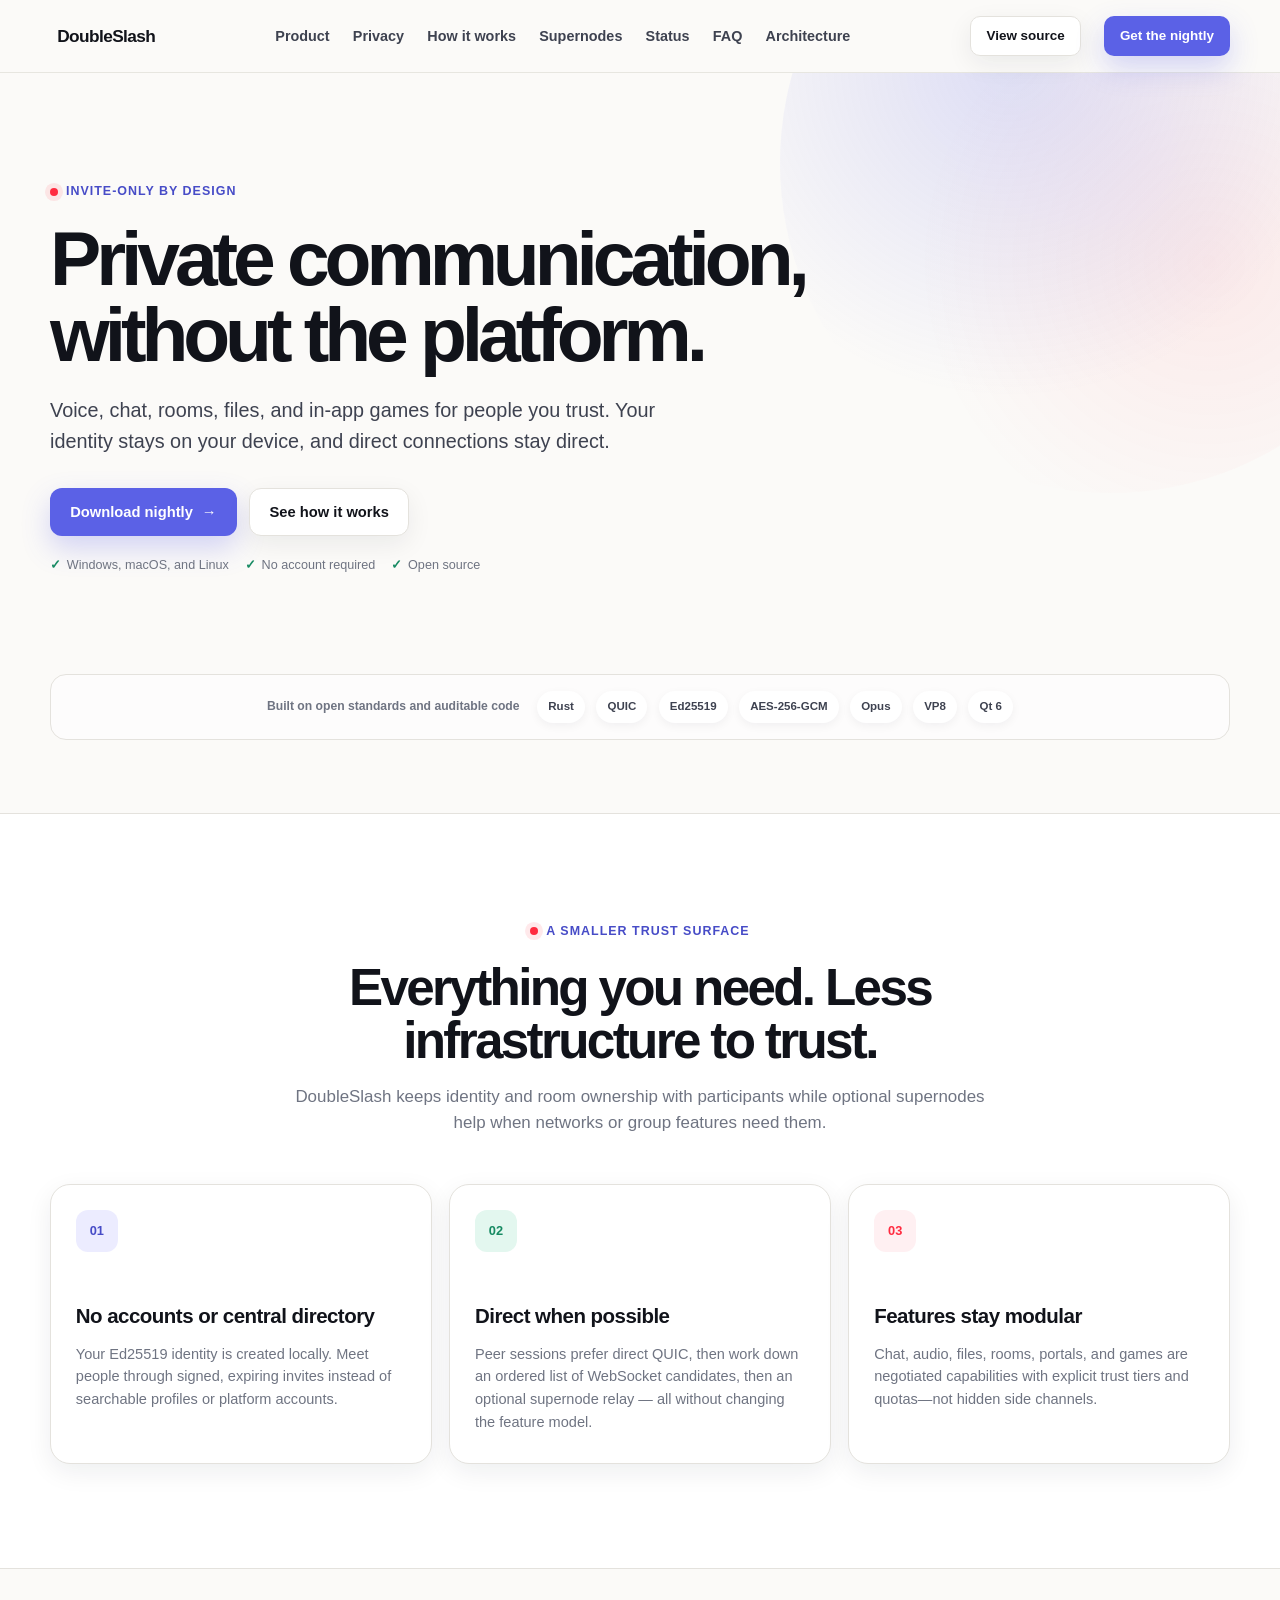
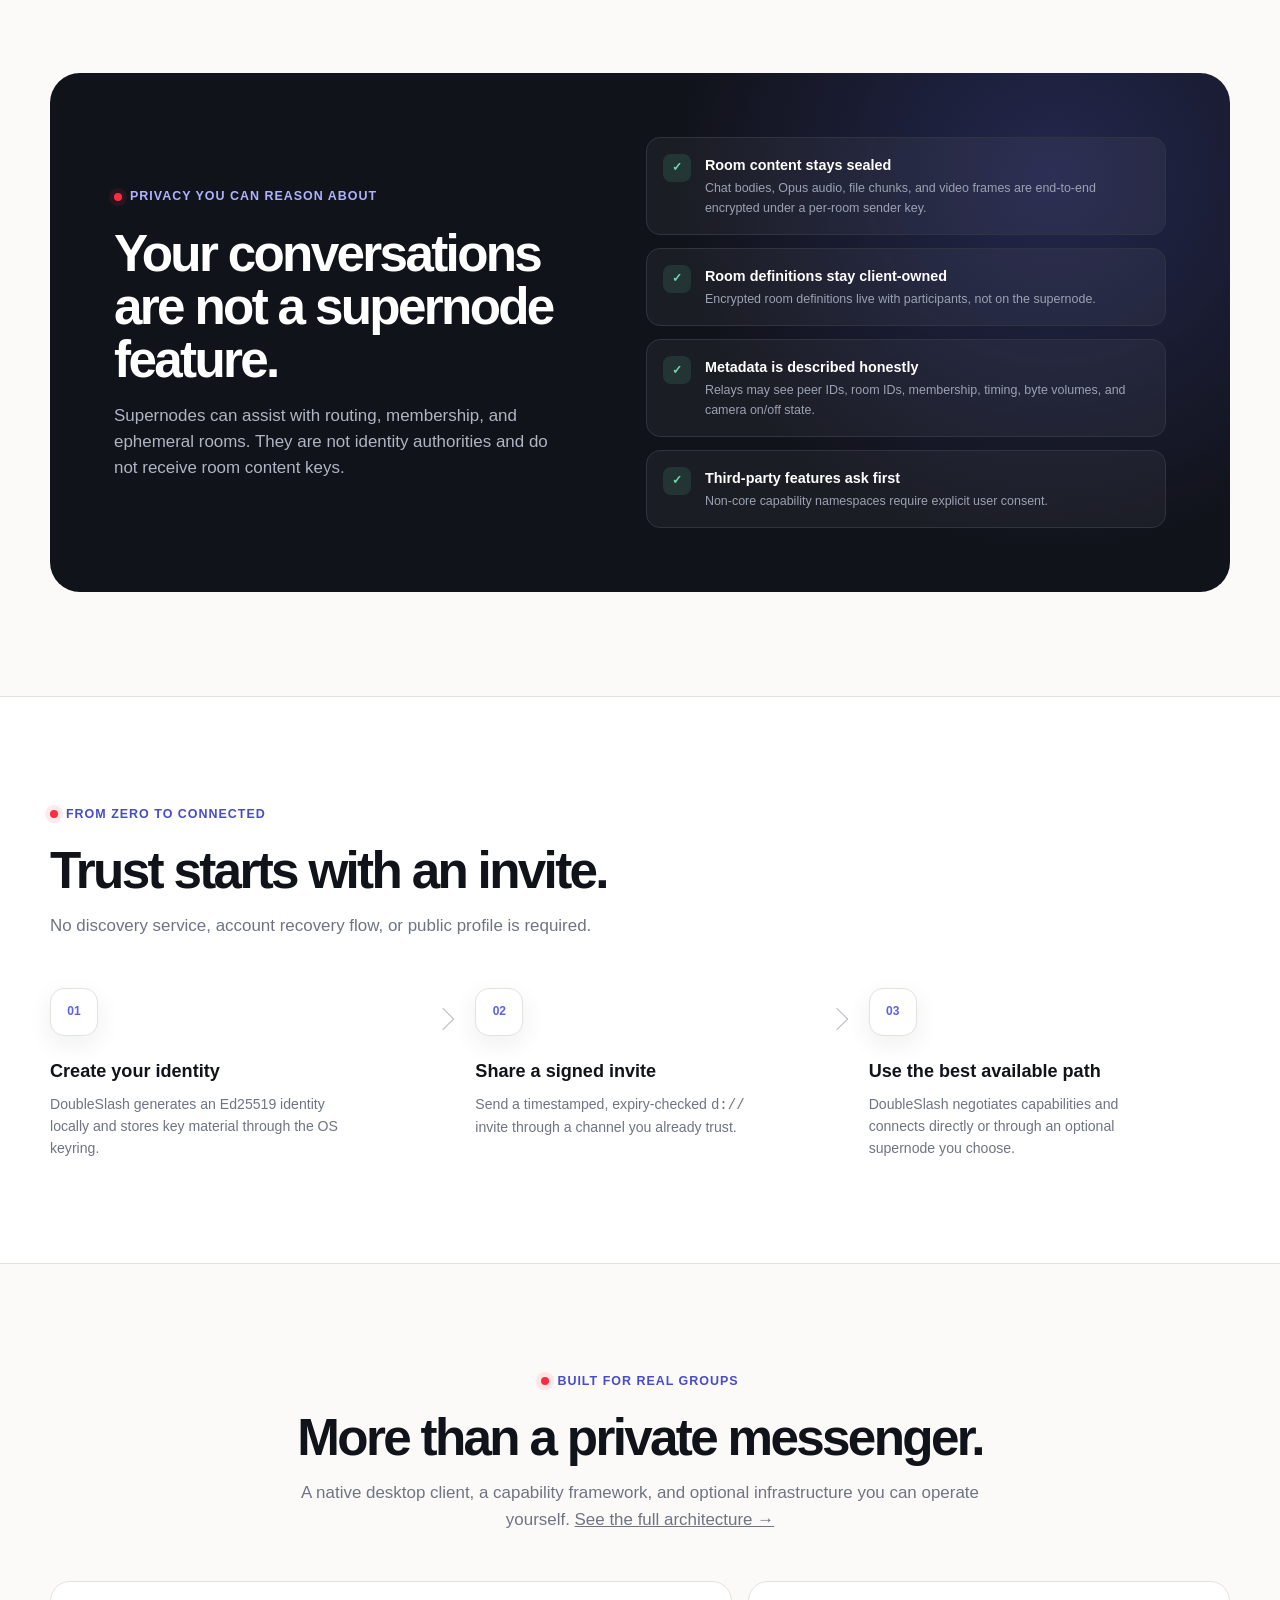
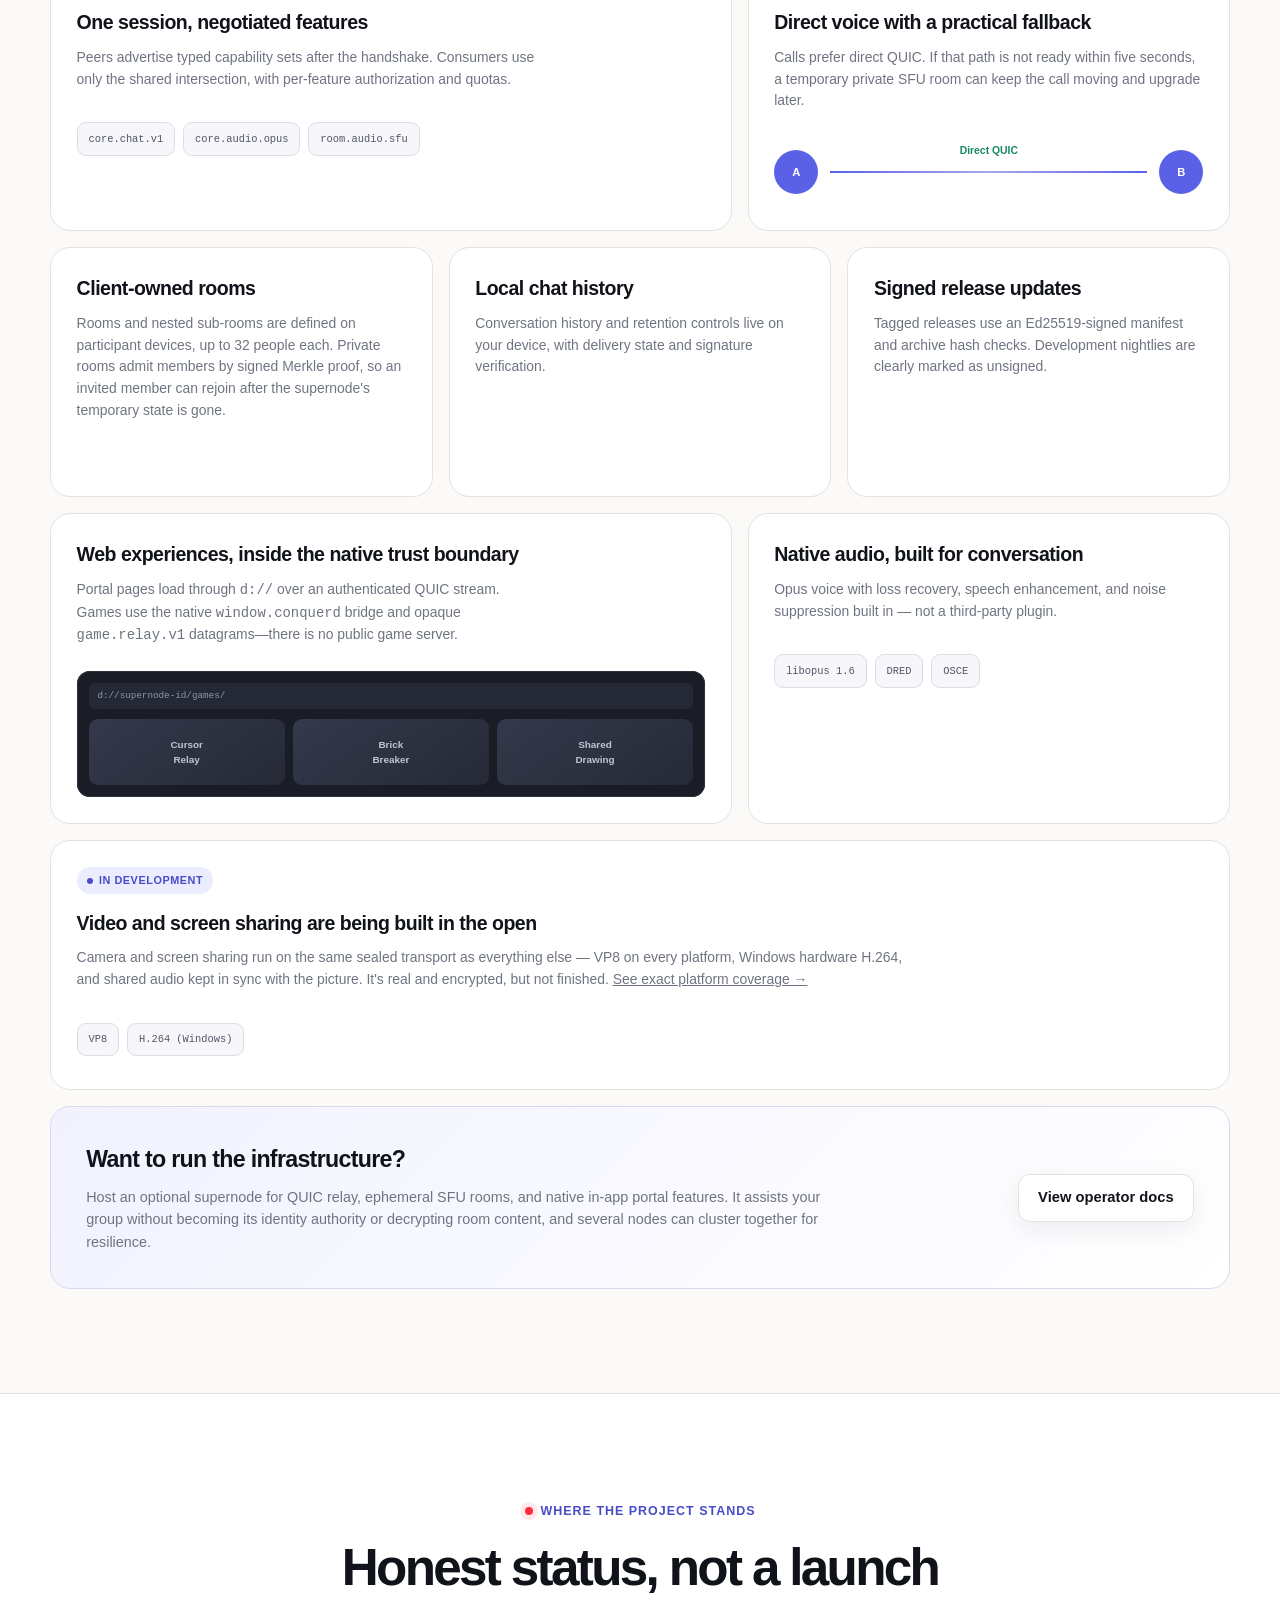
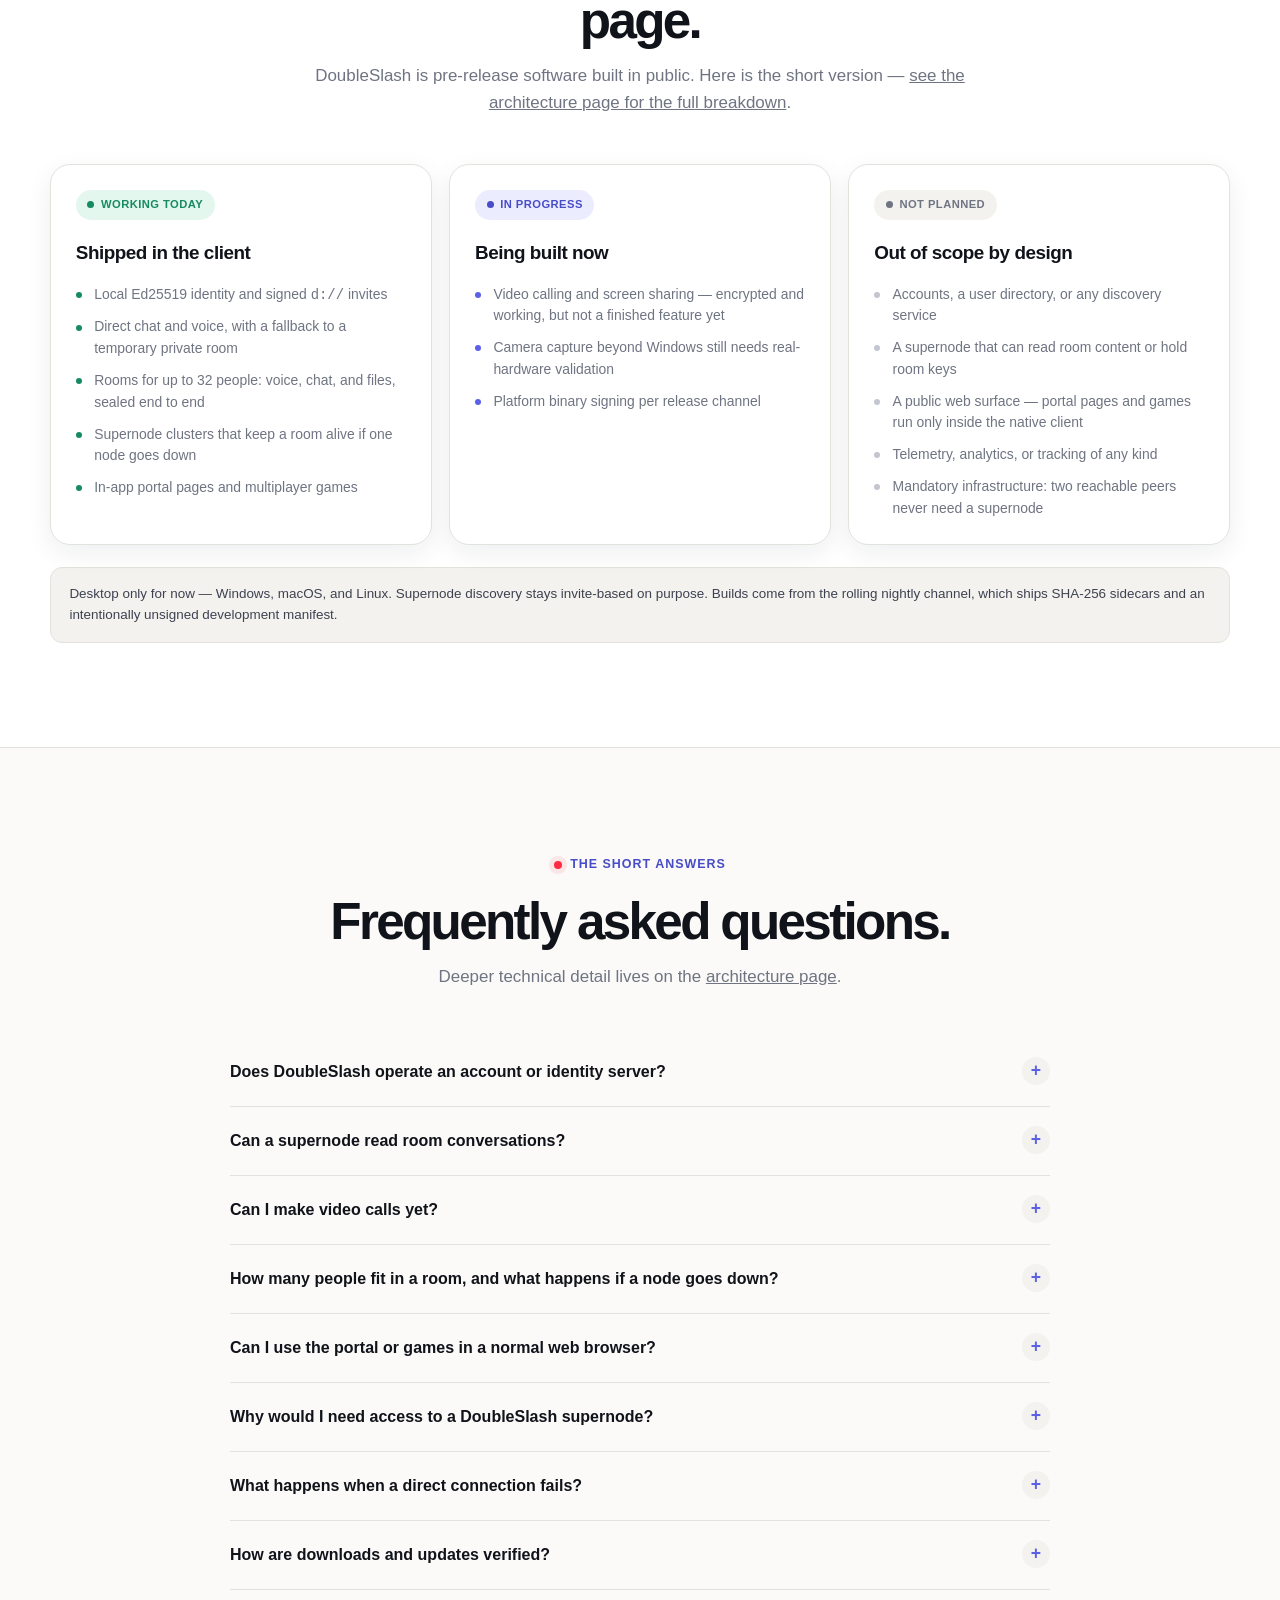
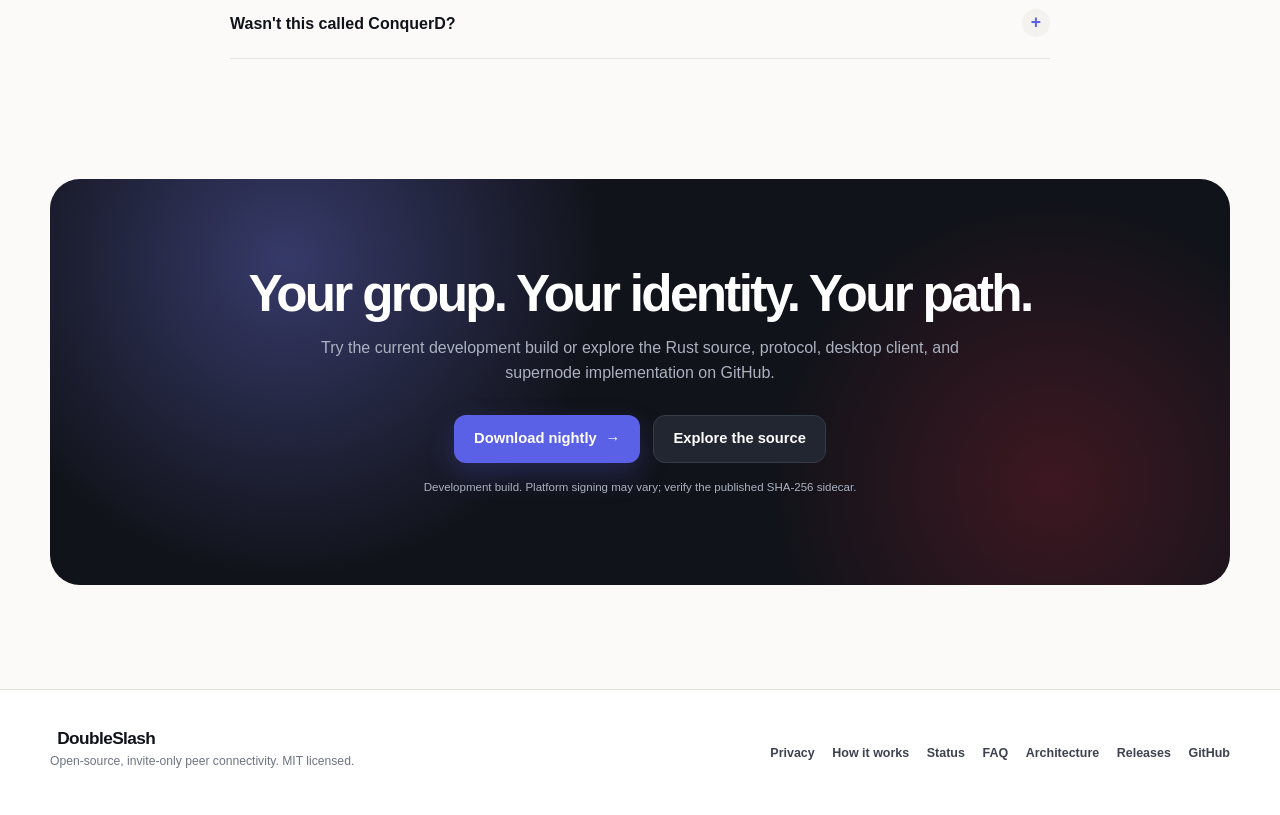
==== index.html @ b8dfdf4f "DoubleSlash.space" ====
<!DOCTYPE html>
<html lang="en">
<head>
  <meta charset="UTF-8" />
  <meta name="viewport" content="width=device-width, initial-scale=1.0" />
  <meta name="robots" content="noindex, nofollow" />
  <title>DoubleSlash &ndash; Private Communication, Without the Platform</title>
  <meta
    name="description"
    content="DoubleSlash is invite-only voice, chat, rooms, files, and in-app games over the D:// protocol, with identity that stays on your device."
  />
  <link rel="icon" href="favicon.ico" />
  <style>
    :root {
      --ink: #11131a;
      --ink-soft: #3e4250;
      --muted: #6f7482;
      --paper: #fbfaf8;
      --surface: #ffffff;
      --surface-soft: #f3f2ef;
      --line: #e4e2dd;
      --brand: #5b61e6;
      --brand-dark: #474cc7;
      --brand-soft: #ececff;
      --red: #ff2b40;
      --green: #168a62;
      --green-soft: #e3f7ef;
      --dark: #11131a;
      --dark-soft: #1b1e28;
      --radius-sm: 12px;
      --radius: 20px;
      --radius-lg: 30px;
      --shadow-sm: 0 8px 26px rgba(20, 24, 38, 0.07);
      --shadow-lg: 0 28px 80px rgba(20, 24, 38, 0.15);
      --max: 1180px;
    }

    *, *::before, *::after {
      box-sizing: border-box;
    }

    html {
      scroll-behavior: smooth;
      scroll-padding-top: 90px;
    }

    body {
      margin: 0;
      background: var(--paper);
      color: var(--ink);
      font-family: Inter, ui-sans-serif, -apple-system, BlinkMacSystemFont, "Segoe UI", sans-serif;
      line-height: 1.55;
      -webkit-font-smoothing: antialiased;
    }

    a {
      color: inherit;
    }

    button,
    input {
      font: inherit;
    }

    img,
    svg {
      display: block;
      max-width: 100%;
    }

    .skip-link {
      position: fixed;
      top: 10px;
      left: 10px;
      z-index: 1000;
      padding: 0.7rem 1rem;
      border-radius: 9px;
      background: var(--ink);
      color: #fff;
      transform: translateY(-150%);
      transition: transform 0.2s ease;
    }

    .skip-link:focus {
      transform: translateY(0);
    }

    .shell {
      width: min(calc(100% - 40px), var(--max));
      margin-inline: auto;
    }

    .site-header {
      position: sticky;
      top: 0;
      z-index: 100;
      border-bottom: 1px solid rgba(228, 226, 221, 0.86);
      background: rgba(251, 250, 248, 0.9);
      backdrop-filter: blur(18px);
    }

    .nav {
      min-height: 72px;
      display: flex;
      align-items: center;
      justify-content: space-between;
      gap: 2rem;
    }

    .brand {
      display: inline-flex;
      align-items: baseline;
      gap: 0.42em;
      color: var(--ink);
      font-size: 1.08rem;
      font-weight: 780;
      letter-spacing: -0.035em;
      text-decoration: none;
    }

    /* The mark is the D:// protocol glyph and leads the wordmark. It is sized
       to cap height and sits on the text baseline (an image's baseline is its
       bottom edge, which is also the bottom of the D glyph in logo.svg). */
    .brand img {
      height: 0.72em;
      width: auto;
      object-fit: contain;
    }

    .nav-links,
    .nav-actions {
      display: flex;
      align-items: center;
      gap: 1.45rem;
    }

    .nav-links a {
      color: var(--ink-soft);
      font-size: 0.9rem;
      font-weight: 580;
      text-decoration: none;
    }

    .nav-links a:hover,
    .nav-links a:focus-visible {
      color: var(--brand);
    }

    .button {
      display: inline-flex;
      min-height: 48px;
      align-items: center;
      justify-content: center;
      gap: 0.55rem;
      padding: 0.78rem 1.2rem;
      border: 1px solid transparent;
      border-radius: 12px;
      font-size: 0.92rem;
      font-weight: 720;
      line-height: 1;
      text-decoration: none;
      transition: transform 0.18s ease, box-shadow 0.18s ease, background 0.18s ease;
    }

    .button:hover {
      transform: translateY(-2px);
    }

    .button:focus-visible,
    summary:focus-visible,
    a:focus-visible {
      outline: 3px solid rgba(91, 97, 230, 0.28);
      outline-offset: 3px;
    }

    .button-primary {
      background: var(--brand);
      color: #fff;
      box-shadow: 0 12px 28px rgba(91, 97, 230, 0.25);
    }

    .button-primary:hover {
      background: var(--brand-dark);
      box-shadow: 0 16px 34px rgba(91, 97, 230, 0.3);
    }

    .button-secondary {
      border-color: var(--line);
      background: var(--surface);
      color: var(--ink);
      box-shadow: var(--shadow-sm);
    }

    .button-small {
      min-height: 40px;
      padding: 0.62rem 0.94rem;
      border-radius: 10px;
      font-size: 0.84rem;
    }

    .hero {
      position: relative;
      overflow: hidden;
      padding: 6.6rem 0 5rem;
    }

    .hero::before {
      content: "";
      position: absolute;
      top: -240px;
      right: -160px;
      width: 660px;
      height: 660px;
      border-radius: 50%;
      background:
        radial-gradient(circle at 35% 35%, rgba(91, 97, 230, 0.18), transparent 55%),
        radial-gradient(circle at 65% 65%, rgba(255, 43, 64, 0.08), transparent 48%);
      pointer-events: none;
    }

    .hero-grid {
      position: relative;
      display: grid;
      grid-template-columns: minmax(0, 1fr);
      align-items: center;
    }

    .hero-content {
      max-width: 860px;
      min-width: 0;
    }

    .eyebrow {
      display: inline-flex;
      align-items: center;
      gap: 0.5rem;
      margin: 0 0 1.25rem;
      color: var(--brand-dark);
      font-size: 0.78rem;
      font-weight: 780;
      letter-spacing: 0.08em;
      text-transform: uppercase;
    }

    .eyebrow::before {
      content: "";
      width: 8px;
      height: 8px;
      border-radius: 50%;
      background: var(--red);
      box-shadow: 0 0 0 5px rgba(255, 43, 64, 0.1);
    }

    h1,
    h2,
    h3,
    p {
      margin-top: 0;
    }

    h1 {
      max-width: 760px;
      margin-bottom: 1.45rem;
      font-size: clamp(3.25rem, 6vw, 5.3rem);
      line-height: 0.98;
      letter-spacing: -0.066em;
      overflow-wrap: break-word;
    }

    .hero-copy {
      max-width: 630px;
      margin-bottom: 2rem;
      color: var(--ink-soft);
      font-size: clamp(1.05rem, 1.7vw, 1.24rem);
    }

    .hero-actions {
      display: flex;
      flex-wrap: wrap;
      gap: 0.8rem;
    }

    .hero-note {
      display: flex;
      flex-wrap: wrap;
      gap: 0.55rem 1rem;
      margin-top: 1.25rem;
      color: var(--muted);
      font-size: 0.79rem;
    }

    .hero-note span {
      display: inline-flex;
      align-items: center;
      gap: 0.36rem;
    }

    .hero-note span::before {
      content: "✓";
      color: var(--green);
      font-weight: 800;
    }

    .product-stage {
      position: relative;
      padding: 1.1rem 0 1.7rem;
    }

    .product-stage::before {
      content: "";
      position: absolute;
      inset: 7% -4% -2% 9%;
      border-radius: 34px;
      background: linear-gradient(135deg, #e7e8ff, #f7e9ee);
      transform: rotate(3deg);
    }

    .app-window {
      position: relative;
      overflow: hidden;
      min-height: 510px;
      border: 1px solid rgba(255, 255, 255, 0.12);
      border-radius: 24px;
      background: #161922;
      color: #f6f7fa;
      box-shadow: var(--shadow-lg);
    }

    .app-bar {
      min-height: 54px;
      display: flex;
      align-items: center;
      justify-content: space-between;
      padding: 0 1rem;
      border-bottom: 1px solid #292d39;
      background: #1d202a;
    }

    .window-dots {
      display: flex;
      gap: 0.38rem;
    }

    .window-dots i {
      width: 9px;
      height: 9px;
      border-radius: 50%;
      background: #4a4e5b;
    }

    .window-dots i:first-child {
      background: #ff6373;
    }

    .window-dots i:nth-child(2) {
      background: #f6c356;
    }

    .window-dots i:last-child {
      background: #4fc996;
    }

    .app-title {
      color: #aeb4c2;
      font-size: 0.72rem;
      font-weight: 650;
      letter-spacing: 0.04em;
    }

    .app-mode {
      display: inline-flex;
      align-items: center;
      gap: 0.35rem;
      color: #8fe2bd;
      font-size: 0.68rem;
      font-weight: 700;
    }

    .app-mode::before {
      content: "";
      width: 6px;
      height: 6px;
      border-radius: 50%;
      background: #4fc996;
    }

    .app-body {
      min-height: 456px;
      display: grid;
      grid-template-columns: 178px 1fr;
    }

    .app-sidebar {
      padding: 1rem 0.75rem;
      border-right: 1px solid #292d39;
      background: #1a1d26;
    }

    .side-label {
      margin: 0.75rem 0.6rem 0.38rem;
      color: #777e8e;
      font-size: 0.58rem;
      font-weight: 760;
      letter-spacing: 0.11em;
      text-transform: uppercase;
    }

    .side-row {
      display: flex;
      align-items: center;
      gap: 0.58rem;
      padding: 0.52rem 0.6rem;
      border-radius: 8px;
      color: #bfc4d1;
      font-size: 0.69rem;
      font-weight: 620;
    }

    .side-row.active {
      background: #303449;
      color: #fff;
    }

    .avatar {
      width: 24px;
      height: 24px;
      display: grid;
      flex: 0 0 auto;
      place-items: center;
      border-radius: 8px;
      background: linear-gradient(135deg, #6f75ee, #a88be6);
      color: #fff;
      font-size: 0.58rem;
      font-weight: 780;
    }

    .avatar.green {
      background: linear-gradient(135deg, #239a70, #52c89c);
    }

    .avatar.red {
      background: linear-gradient(135deg, #d74456, #ff7a89);
    }

    .conversation {
      min-width: 0;
      display: grid;
      grid-template-rows: auto 1fr auto;
      background:
        radial-gradient(circle at 78% 15%, rgba(91, 97, 230, 0.12), transparent 38%),
        #161922;
    }

    .conversation-head {
      display: flex;
      align-items: center;
      justify-content: space-between;
      gap: 1rem;
      padding: 0.9rem 1rem;
      border-bottom: 1px solid #292d39;
    }

    .conversation-head strong {
      display: block;
      font-size: 0.82rem;
    }

    .conversation-head small {
      color: #858c9c;
      font-size: 0.64rem;
    }

    .call-button {
      padding: 0.42rem 0.65rem;
      border: 1px solid #3a3f4e;
      border-radius: 8px;
      background: #252936;
      color: #d8dbe4;
      font-size: 0.66rem;
      font-weight: 720;
    }

    .messages {
      display: flex;
      flex-direction: column;
      justify-content: flex-end;
      gap: 0.75rem;
      padding: 1.2rem 1rem;
    }

    .message {
      width: fit-content;
      max-width: 80%;
      padding: 0.62rem 0.75rem;
      border-radius: 10px 10px 10px 3px;
      background: #262a35;
      color: #d8dbe5;
      font-size: 0.69rem;
      line-height: 1.4;
    }

    .message.mine {
      align-self: flex-end;
      border-radius: 10px 10px 3px 10px;
      background: #555bd8;
      color: #fff;
    }

    .message-meta {
      display: block;
      margin-top: 0.25rem;
      color: rgba(255, 255, 255, 0.55);
      font-size: 0.53rem;
      text-align: right;
    }

    .composer {
      margin: 0 1rem 1rem;
      padding: 0.7rem 0.8rem;
      border: 1px solid #303543;
      border-radius: 10px;
      background: #20232d;
      color: #747b8c;
      font-size: 0.65rem;
    }

    .security-toast {
      position: absolute;
      right: -18px;
      bottom: -6px;
      width: 220px;
      padding: 0.85rem 0.9rem;
      border: 1px solid rgba(22, 138, 98, 0.18);
      border-radius: 14px;
      background: rgba(255, 255, 255, 0.96);
      box-shadow: 0 18px 48px rgba(20, 24, 38, 0.18);
    }

    .security-toast strong {
      display: flex;
      align-items: center;
      gap: 0.4rem;
      margin-bottom: 0.25rem;
      color: var(--green);
      font-size: 0.76rem;
    }

    .security-toast p {
      margin: 0;
      color: var(--muted);
      font-size: 0.67rem;
      line-height: 1.45;
    }

    .trust-strip {
      padding: 1.1rem 0 4.6rem;
    }

    .trust-row {
      display: flex;
      flex-wrap: wrap;
      align-items: center;
      justify-content: center;
      gap: 0.7rem;
      padding: 1rem;
      border: 1px solid var(--line);
      border-radius: 16px;
      background: rgba(255, 255, 255, 0.58);
    }

    .trust-row > span:first-child {
      margin-right: 0.4rem;
      color: var(--muted);
      font-size: 0.76rem;
      font-weight: 660;
    }

    .trust-pill {
      padding: 0.45rem 0.7rem;
      border-radius: 999px;
      background: var(--surface);
      color: var(--ink-soft);
      box-shadow: 0 3px 10px rgba(20, 24, 38, 0.05);
      font-size: 0.72rem;
      font-weight: 670;
    }

    .section {
      padding: 6.5rem 0;
    }

    .section-white {
      border-block: 1px solid var(--line);
      background: var(--surface);
    }

    .section-heading {
      max-width: 720px;
      margin-bottom: 3rem;
    }

    .section-heading.center {
      margin-inline: auto;
      text-align: center;
    }

    h2 {
      margin-bottom: 1rem;
      font-size: clamp(2.35rem, 4vw, 3.55rem);
      line-height: 1.04;
      letter-spacing: -0.052em;
    }

    .section-lede {
      margin-bottom: 0;
      color: var(--muted);
      font-size: 1.06rem;
    }

    .benefit-grid {
      display: grid;
      grid-template-columns: repeat(3, 1fr);
      gap: 1.1rem;
    }

    .benefit-card {
      min-height: 280px;
      padding: 1.55rem;
      border: 1px solid var(--line);
      border-radius: var(--radius);
      background: var(--surface);
      box-shadow: var(--shadow-sm);
    }

    .benefit-number {
      width: 42px;
      height: 42px;
      display: grid;
      place-items: center;
      margin-bottom: 3rem;
      border-radius: 12px;
      background: var(--brand-soft);
      color: var(--brand-dark);
      font-size: 0.8rem;
      font-weight: 800;
    }

    .benefit-card:nth-child(2) .benefit-number {
      background: var(--green-soft);
      color: var(--green);
    }

    .benefit-card:nth-child(3) .benefit-number {
      background: #fff0f2;
      color: var(--red);
    }

    .benefit-card h3 {
      margin-bottom: 0.7rem;
      font-size: 1.28rem;
      letter-spacing: -0.025em;
    }

    .benefit-card p {
      margin-bottom: 0;
      color: var(--muted);
      font-size: 0.91rem;
    }

    .privacy-panel {
      position: relative;
      overflow: hidden;
      display: grid;
      grid-template-columns: 0.92fr 1.08fr;
      gap: clamp(2.5rem, 7vw, 6rem);
      align-items: center;
      padding: clamp(2.2rem, 5vw, 4.5rem);
      border-radius: var(--radius-lg);
      background:
        radial-gradient(circle at 85% 20%, rgba(91, 97, 230, 0.25), transparent 35%),
        var(--dark);
      color: #fff;
    }

    .privacy-panel .eyebrow {
      color: #aeb2ff;
    }

    .privacy-panel h2 {
      max-width: 540px;
    }

    .privacy-panel .section-lede {
      color: #afb5c4;
    }

    .privacy-list {
      display: grid;
      gap: 0.8rem;
    }

    .privacy-item {
      display: grid;
      grid-template-columns: auto 1fr;
      gap: 0.85rem;
      padding: 1rem;
      border: 1px solid #303440;
      border-radius: 14px;
      background: rgba(255, 255, 255, 0.045);
    }

    .privacy-check {
      width: 28px;
      height: 28px;
      display: grid;
      place-items: center;
      border-radius: 8px;
      background: rgba(79, 201, 150, 0.14);
      color: #78d8ae;
      font-size: 0.78rem;
      font-weight: 850;
    }

    .privacy-item strong {
      display: block;
      margin-bottom: 0.18rem;
      font-size: 0.9rem;
    }

    .privacy-item p {
      margin: 0;
      color: #9ba2b3;
      font-size: 0.78rem;
    }

    .steps {
      display: grid;
      grid-template-columns: repeat(3, 1fr);
      gap: 0;
      counter-reset: steps;
    }

    .step {
      position: relative;
      padding: 0 2rem;
      counter-increment: steps;
    }

    .step:first-child {
      padding-left: 0;
    }

    .step:last-child {
      padding-right: 0;
    }

    .step:not(:last-child)::after {
      content: "";
      position: absolute;
      top: 23px;
      right: -8px;
      width: 16px;
      height: 16px;
      border-top: 1.5px solid #b8bbc4;
      border-right: 1.5px solid #b8bbc4;
      transform: rotate(45deg);
    }

    .step::before {
      content: "0" counter(steps);
      width: 48px;
      height: 48px;
      display: grid;
      place-items: center;
      margin-bottom: 1.35rem;
      border: 1px solid var(--line);
      border-radius: 14px;
      background: var(--surface);
      color: var(--brand);
      box-shadow: var(--shadow-sm);
      font-size: 0.75rem;
      font-weight: 820;
    }

    .step h3 {
      margin-bottom: 0.55rem;
      font-size: 1.13rem;
    }

    .step p {
      max-width: 300px;
      margin-bottom: 0;
      color: var(--muted);
      font-size: 0.88rem;
    }

    .bento {
      display: grid;
      grid-template-columns: repeat(12, 1fr);
      gap: 1rem;
    }

    .bento-card {
      min-height: 250px;
      padding: 1.6rem;
      overflow: hidden;
      border: 1px solid var(--line);
      border-radius: var(--radius);
      background: var(--surface);
    }

    .bento-card h3 {
      margin-bottom: 0.6rem;
      font-size: 1.22rem;
      letter-spacing: -0.025em;
    }

    .bento-card p {
      max-width: 460px;
      margin-bottom: 0;
      color: var(--muted);
      font-size: 0.87rem;
    }

    .bento-card.large {
      grid-column: span 7;
    }

    .bento-card.medium {
      grid-column: span 5;
    }

    .bento-card.third {
      grid-column: span 4;
    }

    .bento-card.wide {
      grid-column: span 12;
    }

    .bento-card.wide p {
      max-width: 830px;
    }

    .bento-card .card-flag {
      display: inline-flex;
      align-items: center;
      gap: 0.4rem;
      max-width: none;
      margin-bottom: 0.85rem;
      padding: 0.32rem 0.62rem;
      border-radius: 999px;
      background: var(--brand-soft);
      color: var(--brand-dark);
      font-size: 0.68rem;
      font-weight: 780;
      letter-spacing: 0.05em;
      text-transform: uppercase;
    }

    .card-flag::before {
      content: "";
      width: 6px;
      height: 6px;
      border-radius: 50%;
      background: currentColor;
    }

    .bento-visual {
      display: flex;
      flex-wrap: wrap;
      gap: 0.5rem;
      margin-top: 2rem;
    }

    .capability {
      padding: 0.48rem 0.68rem;
      border: 1px solid #dcdde5;
      border-radius: 9px;
      background: #f7f7fb;
      color: #505566;
      font-family: "SFMono-Regular", Consolas, monospace;
      font-size: 0.65rem;
    }

    .route-visual {
      display: grid;
      grid-template-columns: auto 1fr auto;
      align-items: center;
      gap: 0.75rem;
      margin-top: 2.4rem;
    }

    .route-node {
      width: 44px;
      height: 44px;
      display: grid;
      place-items: center;
      border-radius: 50%;
      background: var(--brand);
      color: #fff;
      font-size: 0.7rem;
      font-weight: 800;
    }

    .route-line {
      position: relative;
      height: 2px;
      background: linear-gradient(90deg, var(--brand), #a5a8ed, var(--brand));
    }

    .route-line::after {
      content: "Direct QUIC";
      position: absolute;
      top: -28px;
      left: 50%;
      color: var(--green);
      font-size: 0.65rem;
      font-weight: 750;
      transform: translateX(-50%);
      white-space: nowrap;
    }

    .portal-window {
      margin-top: 1.5rem;
      padding: 0.75rem;
      border-radius: 13px;
      background: #1a1d26;
      box-shadow: inset 0 0 0 1px #2d313d;
    }

    .portal-bar {
      margin-bottom: 0.65rem;
      padding: 0.36rem 0.55rem;
      border-radius: 7px;
      background: #252936;
      color: #8f96a6;
      font-family: "SFMono-Regular", Consolas, monospace;
      font-size: 0.58rem;
    }

    .portal-grid {
      display: grid;
      grid-template-columns: repeat(3, 1fr);
      gap: 0.5rem;
    }

    .portal-tile {
      min-height: 66px;
      display: grid;
      place-items: center;
      border-radius: 9px;
      background: linear-gradient(145deg, #34394b, #262a37);
      color: #bec4d4;
      font-size: 0.62rem;
      font-weight: 680;
      text-align: center;
    }

    .operator {
      display: grid;
      grid-template-columns: 1fr auto;
      align-items: center;
      gap: 2rem;
      padding: 2.2rem;
      border: 1px solid #d8d9ef;
      border-radius: var(--radius);
      background: linear-gradient(135deg, #f2f2ff, #fff);
    }

    .operator h3 {
      margin-bottom: 0.5rem;
      font-size: 1.45rem;
      letter-spacing: -0.03em;
    }

    .operator p {
      max-width: 750px;
      margin-bottom: 0;
      color: var(--muted);
      font-size: 0.9rem;
    }

    .status-grid {
      display: grid;
      grid-template-columns: repeat(3, 1fr);
      gap: 1.1rem;
    }

    .status-card {
      display: flex;
      flex-direction: column;
      padding: 1.55rem;
      border: 1px solid var(--line);
      border-radius: var(--radius);
      background: var(--surface);
      box-shadow: var(--shadow-sm);
    }

    .status-tag {
      display: inline-flex;
      align-items: center;
      align-self: flex-start;
      gap: 0.42rem;
      margin-bottom: 1.15rem;
      padding: 0.4rem 0.72rem;
      border-radius: 999px;
      font-size: 0.7rem;
      font-weight: 780;
      letter-spacing: 0.04em;
      text-transform: uppercase;
    }

    .status-tag::before {
      content: "";
      width: 7px;
      height: 7px;
      border-radius: 50%;
      background: currentColor;
    }

    .status-tag.shipped {
      background: var(--green-soft);
      color: var(--green);
    }

    .status-tag.building {
      background: var(--brand-soft);
      color: var(--brand-dark);
    }

    .status-tag.out {
      background: var(--surface-soft);
      color: var(--muted);
    }

    .status-card h3 {
      margin-bottom: 1rem;
      font-size: 1.18rem;
      letter-spacing: -0.025em;
    }

    .status-list {
      display: grid;
      gap: 0.65rem;
      margin: 0;
      padding: 0;
      list-style: none;
    }

    .status-list li {
      position: relative;
      padding-left: 1.15rem;
      color: var(--muted);
      font-size: 0.87rem;
    }

    .status-list li::before {
      content: "";
      position: absolute;
      top: 0.6em;
      left: 0;
      width: 6px;
      height: 6px;
      border-radius: 50%;
      background: var(--green);
    }

    .status-card.building .status-list li::before {
      background: var(--brand);
    }

    .status-card.out .status-list li::before {
      background: #c3c6cf;
    }

    .status-note {
      margin: 1.4rem 0 0;
      padding: 1rem 1.15rem;
      border: 1px solid var(--line);
      border-radius: var(--radius-sm);
      background: var(--surface-soft);
      color: var(--ink-soft);
      font-size: 0.84rem;
    }

    .faq {
      max-width: 820px;
      margin-inline: auto;
    }

    .faq details {
      border-bottom: 1px solid var(--line);
    }

    .faq summary {
      position: relative;
      padding: 1.35rem 2.5rem 1.35rem 0;
      cursor: pointer;
      font-weight: 720;
      list-style: none;
    }

    .faq summary::-webkit-details-marker {
      display: none;
    }

    .faq summary::after {
      content: "+";
      position: absolute;
      top: 1.15rem;
      right: 0;
      width: 28px;
      height: 28px;
      display: grid;
      place-items: center;
      border-radius: 50%;
      background: var(--surface-soft);
      color: var(--brand);
      font-size: 1.1rem;
    }

    .faq details[open] summary::after {
      content: "−";
    }

    .faq details p {
      max-width: 720px;
      padding: 0 2.5rem 1.35rem 0;
      margin: 0;
      color: var(--muted);
      font-size: 0.91rem;
    }

    .final-cta {
      padding: 1rem 0 6.5rem;
    }

    .cta-panel {
      position: relative;
      overflow: hidden;
      padding: clamp(3rem, 7vw, 5.5rem) 2rem;
      border-radius: var(--radius-lg);
      background:
        radial-gradient(circle at 20% 20%, rgba(126, 132, 255, 0.34), transparent 32%),
        radial-gradient(circle at 85% 75%, rgba(255, 43, 64, 0.19), transparent 27%),
        var(--dark);
      color: #fff;
      text-align: center;
    }

    .cta-panel h2 {
      max-width: 800px;
      margin-inline: auto;
    }

    .cta-panel p {
      max-width: 650px;
      margin: 0 auto 1.8rem;
      color: #abb1c0;
    }

    .cta-panel .hero-actions {
      justify-content: center;
    }

    .cta-panel .button-secondary {
      border-color: #363b48;
      background: #222630;
      color: #fff;
      box-shadow: none;
    }

    .cta-note {
      margin-top: 1rem !important;
      margin-bottom: 0 !important;
      font-size: 0.72rem;
    }

    .site-footer {
      padding: 2.2rem 0;
      border-top: 1px solid var(--line);
      background: var(--surface);
    }

    .footer-row {
      display: flex;
      align-items: center;
      justify-content: space-between;
      gap: 2rem;
    }

    .footer-copy {
      color: var(--muted);
      font-size: 0.76rem;
    }

    .footer-links {
      display: flex;
      flex-wrap: wrap;
      gap: 1.1rem;
    }

    .footer-links a {
      color: var(--ink-soft);
      font-size: 0.78rem;
      font-weight: 650;
      text-decoration: none;
    }

    .footer-links a:hover {
      color: var(--brand);
    }

    @media (max-width: 980px) {
      .nav-links {
        display: none;
      }

      .hero {
        padding-top: 4.8rem;
      }

      .hero-grid {
        grid-template-columns: 1fr;
      }

      .hero-content {
        max-width: 760px;
      }

      .product-stage {
        width: min(100%, 680px);
        margin-inline: auto;
      }

      .benefit-grid {
        grid-template-columns: 1fr;
      }

      .benefit-card {
        min-height: auto;
      }

      .benefit-number {
        margin-bottom: 1.7rem;
      }

      .privacy-panel {
        grid-template-columns: 1fr;
      }

      .bento-card.large,
      .bento-card.medium {
        grid-column: span 12;
      }

      .bento-card.third {
        grid-column: span 6;
      }

      .status-grid {
        grid-template-columns: 1fr;
      }
    }

    @media (max-width: 720px) {
      .shell {
        width: min(calc(100% - 28px), var(--max));
      }

      .nav {
        min-height: 64px;
        gap: 0.75rem;
      }

      .nav-actions .button-secondary {
        display: none;
      }

      .nav-actions .button-primary {
        min-height: 38px;
        padding-inline: 0.72rem;
        font-size: 0.75rem;
      }

      .hero {
        padding: 4.2rem 0 3.5rem;
      }

      h1 {
        font-size: clamp(2.65rem, 12vw, 3.6rem);
        line-height: 1.01;
      }

      .hero-actions .button {
        width: 100%;
      }

      .hero-note {
        gap: 0.45rem 0.8rem;
        font-size: 0.72rem;
      }

      .app-window {
        min-height: 450px;
      }

      .app-body {
        min-height: 396px;
        grid-template-columns: 1fr;
      }

      .app-sidebar {
        display: none;
      }

      .security-toast {
        right: 10px;
      }

      .section {
        padding: 4.5rem 0;
      }

      .steps {
        grid-template-columns: 1fr;
        gap: 2.5rem;
      }

      .step,
      .step:first-child,
      .step:last-child {
        padding: 0;
      }

      .step:not(:last-child)::after {
        display: none;
      }

      .bento-card.third {
        grid-column: span 12;
      }

      .portal-grid {
        grid-template-columns: 1fr;
      }

      .operator {
        grid-template-columns: 1fr;
      }

      .operator .button {
        width: 100%;
      }

      .footer-row {
        align-items: flex-start;
        flex-direction: column;
      }
    }

    @media (prefers-reduced-motion: reduce) {
      html {
        scroll-behavior: auto;
      }

      *,
      *::before,
      *::after {
        scroll-behavior: auto !important;
        transition-duration: 0.01ms !important;
      }
    }
  </style>
</head>
<body>
  <a class="skip-link" href="#main">Skip to content</a>

  <header class="site-header">
    <div class="shell nav">
      <a class="brand" href="#top" aria-label="DoubleSlash home">
        <img src="logo.svg" alt="" /><span>DoubleSlash</span>
      </a>

      <nav class="nav-links" aria-label="Primary navigation">
        <a href="#product">Product</a>
        <a href="#privacy">Privacy</a>
        <a href="#how-it-works">How it works</a>
        <a href="#operators">Supernodes</a>
        <a href="#status">Status</a>
        <a href="#faq">FAQ</a>
        <a href="architecture.html">Architecture</a>
      </nav>

      <div class="nav-actions">
        <a
          class="button button-secondary button-small"
          href="https://github.com/ConquerD/ConquerD"
          target="_blank"
          rel="noopener noreferrer"
        >View source</a>
        <a
          class="button button-primary button-small"
          href="https://github.com/ConquerD/ConquerD/releases/tag/nightly"
          target="_blank"
          rel="noopener noreferrer"
        >Get the nightly</a>
      </div>
    </div>
  </header>

  <main id="main">
    <section class="hero" id="top">
      <div class="shell hero-grid">
        <div class="hero-content">
          <p class="eyebrow">Invite-only by design</p>
          <h1>Private communication, without the platform.</h1>
          <p class="hero-copy">
            Voice, chat, rooms, files, and in-app games for people you trust.
            Your identity stays on your device, and direct connections stay direct.
          </p>

          <div class="hero-actions">
            <a
              class="button button-primary"
              href="https://github.com/ConquerD/ConquerD/releases/tag/nightly"
              target="_blank"
              rel="noopener noreferrer"
            >
              Download nightly
              <span aria-hidden="true">&rarr;</span>
            </a>
            <a class="button button-secondary" href="#how-it-works">See how it works</a>
          </div>

          <div class="hero-note" aria-label="Availability and licensing">
            <span>Windows, macOS, and Linux</span>
            <span>No account required</span>
            <span>Open source</span>
          </div>
        </div>

      </div>
    </section>

    <div class="shell trust-strip" aria-label="Core product characteristics">
      <div class="trust-row">
        <span>Built on open standards and auditable code</span>
        <span class="trust-pill">Rust</span>
        <span class="trust-pill">QUIC</span>
        <span class="trust-pill">Ed25519</span>
        <span class="trust-pill">AES-256-GCM</span>
        <span class="trust-pill">Opus</span>
        <span class="trust-pill">VP8</span>
        <span class="trust-pill">Qt 6</span>
      </div>
    </div>

    <section class="section section-white" id="product">
      <div class="shell">
        <div class="section-heading center">
          <p class="eyebrow">A smaller trust surface</p>
          <h2>Everything you need. Less infrastructure to trust.</h2>
          <p class="section-lede">
            DoubleSlash keeps identity and room ownership with participants while optional
            supernodes help when networks or group features need them.
          </p>
        </div>

        <div class="benefit-grid">
          <article class="benefit-card">
            <div class="benefit-number">01</div>
            <h3>No accounts or central directory</h3>
            <p>
              Your Ed25519 identity is created locally. Meet people through signed,
              expiring invites instead of searchable profiles or platform accounts.
            </p>
          </article>

          <article class="benefit-card">
            <div class="benefit-number">02</div>
            <h3>Direct when possible</h3>
            <p>
              Peer sessions prefer direct QUIC, then work down an ordered list of
              WebSocket candidates, then an optional supernode relay — all without
              changing the feature model.
            </p>
          </article>

          <article class="benefit-card">
            <div class="benefit-number">03</div>
            <h3>Features stay modular</h3>
            <p>
              Chat, audio, files, rooms, portals, and games are negotiated capabilities
              with explicit trust tiers and quotas—not hidden side channels.
            </p>
          </article>
        </div>
      </div>
    </section>

    <section class="section" id="privacy">
      <div class="shell privacy-panel">
        <div>
          <p class="eyebrow">Privacy you can reason about</p>
          <h2>Your conversations are not a supernode feature.</h2>
          <p class="section-lede">
            Supernodes can assist with routing, membership, and ephemeral rooms. They
            are not identity authorities and do not receive room content keys.
          </p>
        </div>

        <div class="privacy-list">
          <div class="privacy-item">
            <span class="privacy-check" aria-hidden="true">✓</span>
            <div>
              <strong>Room content stays sealed</strong>
              <p>Chat bodies, Opus audio, file chunks, and video frames are end-to-end encrypted under a per-room sender key.</p>
            </div>
          </div>
          <div class="privacy-item">
            <span class="privacy-check" aria-hidden="true">✓</span>
            <div>
              <strong>Room definitions stay client-owned</strong>
              <p>Encrypted room definitions live with participants, not on the supernode.</p>
            </div>
          </div>
          <div class="privacy-item">
            <span class="privacy-check" aria-hidden="true">✓</span>
            <div>
              <strong>Metadata is described honestly</strong>
              <p>Relays may see peer IDs, room IDs, membership, timing, byte volumes, and camera on/off state.</p>
            </div>
          </div>
          <div class="privacy-item">
            <span class="privacy-check" aria-hidden="true">✓</span>
            <div>
              <strong>Third-party features ask first</strong>
              <p>Non-core capability namespaces require explicit user consent.</p>
            </div>
          </div>
        </div>
      </div>
    </section>

    <section class="section section-white" id="how-it-works">
      <div class="shell">
        <div class="section-heading">
          <p class="eyebrow">From zero to connected</p>
          <h2>Trust starts with an invite.</h2>
          <p class="section-lede">
            No discovery service, account recovery flow, or public profile is required.
          </p>
        </div>

        <div class="steps">
          <article class="step">
            <h3>Create your identity</h3>
            <p>DoubleSlash generates an Ed25519 identity locally and stores key material through the OS keyring.</p>
          </article>
          <article class="step">
            <h3>Share a signed invite</h3>
            <p>Send a timestamped, expiry-checked <code>d://</code> invite through a channel you already trust.</p>
          </article>
          <article class="step">
            <h3>Use the best available path</h3>
            <p>DoubleSlash negotiates capabilities and connects directly or through an optional supernode you choose.</p>
          </article>
        </div>
      </div>
    </section>

    <section class="section" id="features">
      <div class="shell">
        <div class="section-heading center">
          <p class="eyebrow">Built for real groups</p>
          <h2>More than a private messenger.</h2>
          <p class="section-lede">
            A native desktop client, a capability framework, and optional infrastructure
            you can operate yourself. <a href="architecture.html">See the full architecture &rarr;</a>
          </p>
        </div>

        <div class="bento">
          <article class="bento-card large">
            <h3>One session, negotiated features</h3>
            <p>
              Peers advertise typed capability sets after the handshake. Consumers use
              only the shared intersection, with per-feature authorization and quotas.
            </p>
            <div class="bento-visual" aria-label="Example capability identifiers">
              <span class="capability">core.chat.v1</span>
              <span class="capability">core.audio.opus</span>
              <span class="capability">room.audio.sfu</span>
            </div>
          </article>

          <article class="bento-card medium">
            <h3>Direct voice with a practical fallback</h3>
            <p>
              Calls prefer direct QUIC. If that path is not ready within five seconds,
              a temporary private SFU room can keep the call moving and upgrade later.
            </p>
            <div class="route-visual" aria-label="Direct peer-to-peer route">
              <span class="route-node">A</span>
              <span class="route-line"></span>
              <span class="route-node">B</span>
            </div>
          </article>

          <article class="bento-card third">
            <h3>Client-owned rooms</h3>
            <p>
              Rooms and nested sub-rooms are defined on participant devices, up to 32
              people each. Private rooms admit members by signed Merkle proof, so an
              invited member can rejoin after the supernode's temporary state is gone.
            </p>
          </article>

          <article class="bento-card third">
            <h3>Local chat history</h3>
            <p>
              Conversation history and retention controls live on your device, with
              delivery state and signature verification.
            </p>
          </article>

          <article class="bento-card third">
            <h3>Signed release updates</h3>
            <p>
              Tagged releases use an Ed25519-signed manifest and archive hash checks.
              Development nightlies are clearly marked as unsigned.
            </p>
          </article>

          <article class="bento-card large">
            <h3>Web experiences, inside the native trust boundary</h3>
            <p>
              Portal pages load through <code>d://</code> over an authenticated
              QUIC stream. Games use the native <code>window.conquerd</code> bridge and
              opaque <code>game.relay.v1</code> datagrams—there is no public game server.
            </p>
            <div class="portal-window" aria-label="Illustrative in-app portal">
              <div class="portal-bar">d://supernode-id/games/</div>
              <div class="portal-grid">
                <div class="portal-tile">Cursor<br />Relay</div>
                <div class="portal-tile">Brick<br />Breaker</div>
                <div class="portal-tile">Shared<br />Drawing</div>
              </div>
            </div>
          </article>

          <article class="bento-card medium">
            <h3>Native audio, built for conversation</h3>
            <p>
              Opus voice with loss recovery, speech enhancement, and noise
              suppression built in — not a third-party plugin.
            </p>
            <div class="bento-visual" aria-label="Audio pipeline features">
              <span class="capability">libopus 1.6</span>
              <span class="capability">DRED</span>
              <span class="capability">OSCE</span>
            </div>
          </article>

          <article class="bento-card wide">
            <p class="card-flag">In development</p>
            <h3>Video and screen sharing are being built in the open</h3>
            <p>
              Camera and screen sharing run on the same sealed transport as
              everything else — VP8 on every platform, Windows hardware H.264,
              and shared audio kept in sync with the picture. It's real and
              encrypted, but not finished. <a href="architecture.html">See exact platform coverage &rarr;</a>
            </p>
            <div class="bento-visual" aria-label="Video codecs">
              <span class="capability">VP8</span>
              <span class="capability">H.264 (Windows)</span>
            </div>
          </article>
        </div>

        <div class="operator" id="operators" style="margin-top: 1rem;">
          <div>
            <h3>Want to run the infrastructure?</h3>
            <p>
              Host an optional supernode for QUIC relay, ephemeral SFU rooms, and
              native in-app portal features. It assists your group without becoming
              its identity authority or decrypting room content, and several nodes
              can cluster together for resilience.
            </p>
          </div>
          <a
            class="button button-secondary"
            href="https://github.com/ConquerD/ConquerD"
            target="_blank"
            rel="noopener noreferrer"
          >View operator docs</a>
        </div>
      </div>
    </section>

    <section class="section section-white" id="status">
      <div class="shell">
        <div class="section-heading center">
          <p class="eyebrow">Where the project stands</p>
          <h2>Honest status, not a launch page.</h2>
          <p class="section-lede">
            DoubleSlash is pre-release software built in public. Here is the short
            version — <a href="architecture.html#status">see the architecture page for the full breakdown</a>.
          </p>
        </div>

        <div class="status-grid">
          <article class="status-card">
            <p class="status-tag shipped">Working today</p>
            <h3>Shipped in the client</h3>
            <ul class="status-list">
              <li>Local Ed25519 identity and signed <code>d://</code> invites</li>
              <li>Direct chat and voice, with a fallback to a temporary private room</li>
              <li>Rooms for up to 32 people: voice, chat, and files, sealed end to end</li>
              <li>Supernode clusters that keep a room alive if one node goes down</li>
              <li>In-app portal pages and multiplayer games</li>
            </ul>
          </article>

          <article class="status-card building">
            <p class="status-tag building">In progress</p>
            <h3>Being built now</h3>
            <ul class="status-list">
              <li>Video calling and screen sharing — encrypted and working, but not a finished feature yet</li>
              <li>Camera capture beyond Windows still needs real-hardware validation</li>
              <li>Platform binary signing per release channel</li>
            </ul>
          </article>

          <article class="status-card out">
            <p class="status-tag out">Not planned</p>
            <h3>Out of scope by design</h3>
            <ul class="status-list">
              <li>Accounts, a user directory, or any discovery service</li>
              <li>A supernode that can read room content or hold room keys</li>
              <li>A public web surface — portal pages and games run only inside the native client</li>
              <li>Telemetry, analytics, or tracking of any kind</li>
              <li>Mandatory infrastructure: two reachable peers never need a supernode</li>
            </ul>
          </article>
        </div>

        <p class="status-note">
          Desktop only for now — Windows, macOS, and Linux. Supernode discovery stays
          invite-based on purpose. Builds come from the rolling nightly channel, which
          ships SHA-256 sidecars and an intentionally unsigned development manifest.
        </p>
      </div>
    </section>

    <section class="section" id="faq">
      <div class="shell">
        <div class="section-heading center">
          <p class="eyebrow">The short answers</p>
          <h2>Frequently asked questions.</h2>
          <p class="section-lede">Deeper technical detail lives on the <a href="architecture.html">architecture page</a>.</p>
        </div>

        <div class="faq">
          <details>
            <summary>Does DoubleSlash operate an account or identity server?</summary>
            <p>
              No. Identities are generated and stored locally. Optional supernodes can
              assist with relay, membership, rooms, and hosted features, but they are not
              identity authorities.
            </p>
          </details>
          <details>
            <summary>Can a supernode read room conversations?</summary>
            <p>
              No. Room chat bodies, Opus audio, and file chunks are end-to-end sealed.
              A supernode still sees routing metadata such as peer IDs, room IDs,
              membership, timing, signatures, and byte volumes.
            </p>
          </details>
          <details>
            <summary>Can I make video calls yet?</summary>
            <p>
              Not as a finished feature. Camera and screen paths exist and are
              end-to-end encrypted, but coverage and validation outside Windows
              are incomplete. Voice, chat, rooms, and files are what to rely on today.
            </p>
          </details>
          <details>
            <summary>How many people fit in a room, and what happens if a node goes down?</summary>
            <p>
              Up to 32 participants per room. A cluster of supernodes can keep a room
              alive even if one node goes down. Rooms live in supernode memory only —
              the authoritative definition stays on your device.
            </p>
          </details>
          <details>
            <summary>Can I use the portal or games in a normal web browser?</summary>
            <p>
              No. Portal pages and games run inside the native client through
              <code>d://</code> and the authenticated identity QUIC path. The
              portal is intentionally not exposed as a public browser surface.
            </p>
          </details>
          <details>
            <summary>Why would I need access to a DoubleSlash supernode?</summary>
            <p>
              You may not — two peers with open firewalls connect directly over QUIC.
              When that is not possible, a supernode gives you connectivity without
              port forwarding. It is opaque to your content but still sees routing
              metadata such as peer IDs and timing.
            </p>
          </details>
          <details>
            <summary>What happens when a direct connection fails?</summary>
            <p>
              DoubleSlash works down an ordered list of fallbacks, ending with a chosen
              supernode's QUIC relay. Direct calls also have a temporary private-room
              fallback while a direct path keeps trying to connect.
            </p>
          </details>
          <details>
            <summary>How are downloads and updates verified?</summary>
            <p>
              Tagged releases use an Ed25519-signed release manifest plus archive hash
              verification. The rolling nightly channel uses SHA-256 sidecars and an
              intentionally unsigned development manifest.
            </p>
          </details>
          <details>
            <summary>Wasn't this called ConquerD?</summary>
            <p>
              Yes. The project is now DoubleSlash, and the invite and portal protocol is
              D:// — new links are minted as <code>d://</code>. Nothing on the wire
              changed: existing <code>conquerd://</code> invites keep working, the client
              still registers the old scheme with your operating system, and identities,
              trusted peers, and saved rooms carry over. Some internal names
              (crates, the portal bridge, relay paths) intentionally still read
              <code>conquerd</code> so the network stays compatible.
            </p>
          </details>
        </div>
      </div>
    </section>

    <section class="final-cta">
      <div class="shell cta-panel">
        <h2>Your group. Your identity. Your path.</h2>
        <p>
          Try the current development build or explore the Rust source, protocol,
          desktop client, and supernode implementation on GitHub.
        </p>
        <div class="hero-actions">
          <a
            class="button button-primary"
            href="https://github.com/ConquerD/ConquerD/releases/tag/nightly"
            target="_blank"
            rel="noopener noreferrer"
          >Download nightly <span aria-hidden="true">&rarr;</span></a>
          <a
            class="button button-secondary"
            href="https://github.com/ConquerD/ConquerD"
            target="_blank"
            rel="noopener noreferrer"
          >Explore the source</a>
        </div>
        <p class="cta-note">Development build. Platform signing may vary; verify the published SHA-256 sidecar.</p>
      </div>
    </section>
  </main>

  <footer class="site-footer">
    <div class="shell footer-row">
      <div>
        <a class="brand" href="#top" aria-label="DoubleSlash home">
          <img src="logo.svg" alt="" /><span>DoubleSlash</span>
        </a>
        <p class="footer-copy">Open-source, invite-only peer connectivity. MIT licensed.</p>
      </div>
      <nav class="footer-links" aria-label="Footer navigation">
        <a href="#privacy">Privacy</a>
        <a href="#how-it-works">How it works</a>
        <a href="#status">Status</a>
        <a href="#faq">FAQ</a>
        <a href="architecture.html">Architecture</a>
        <a href="https://github.com/ConquerD/ConquerD/releases">Releases</a>
        <a href="https://github.com/ConquerD/ConquerD">GitHub</a>
      </nav>
    </div>
  </footer>
</body>
</html>
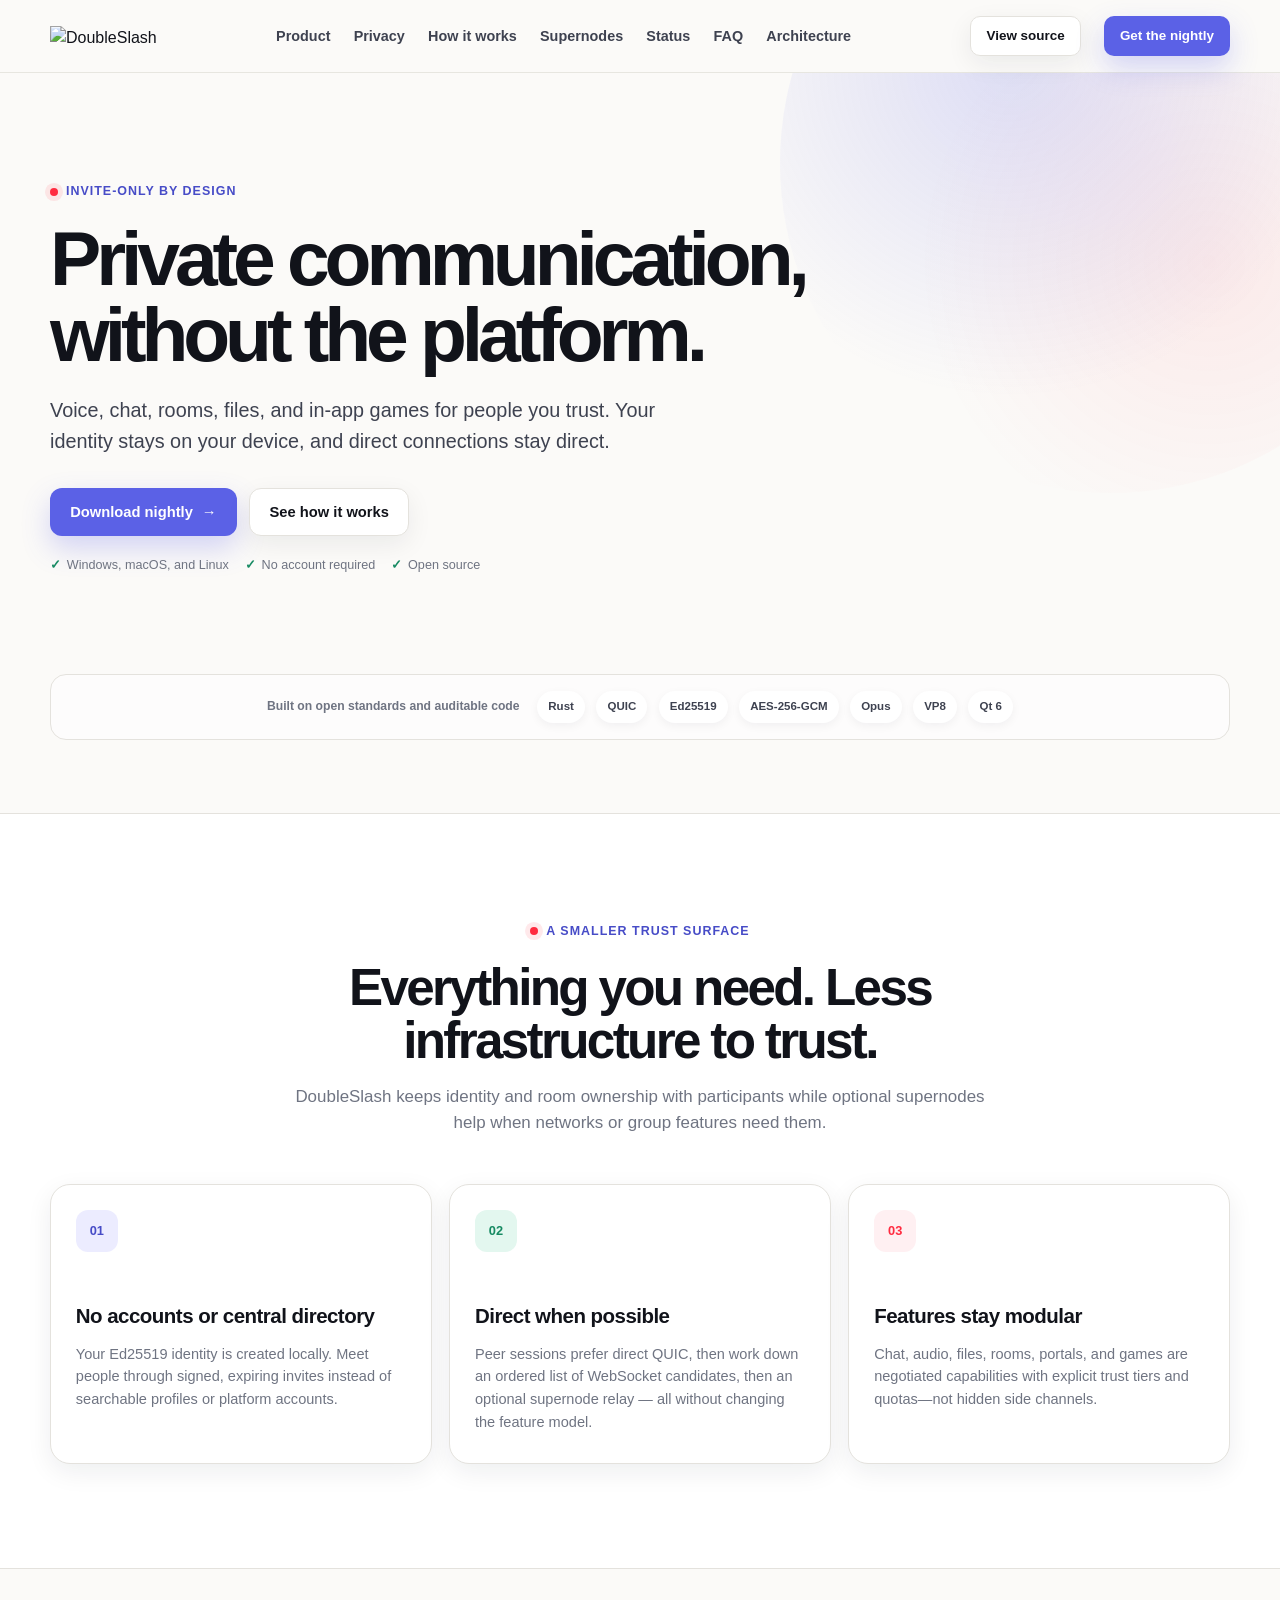
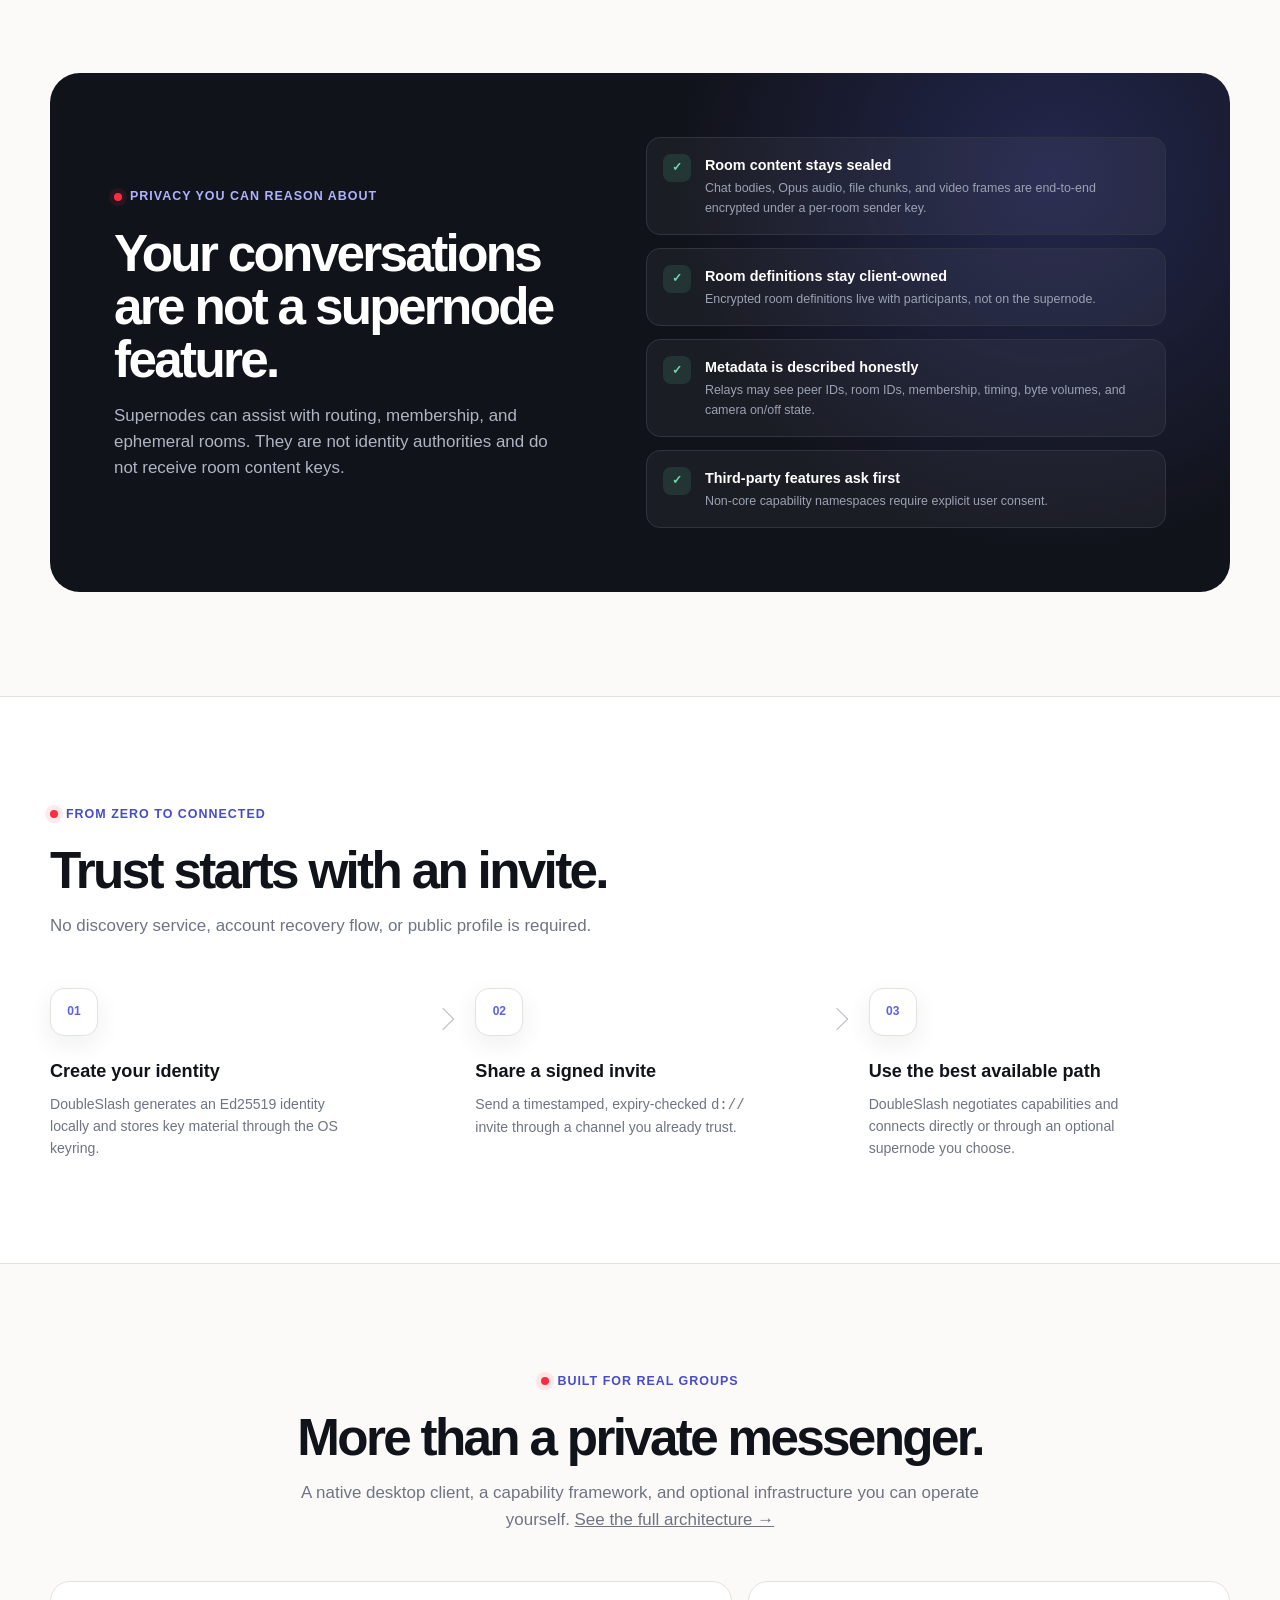
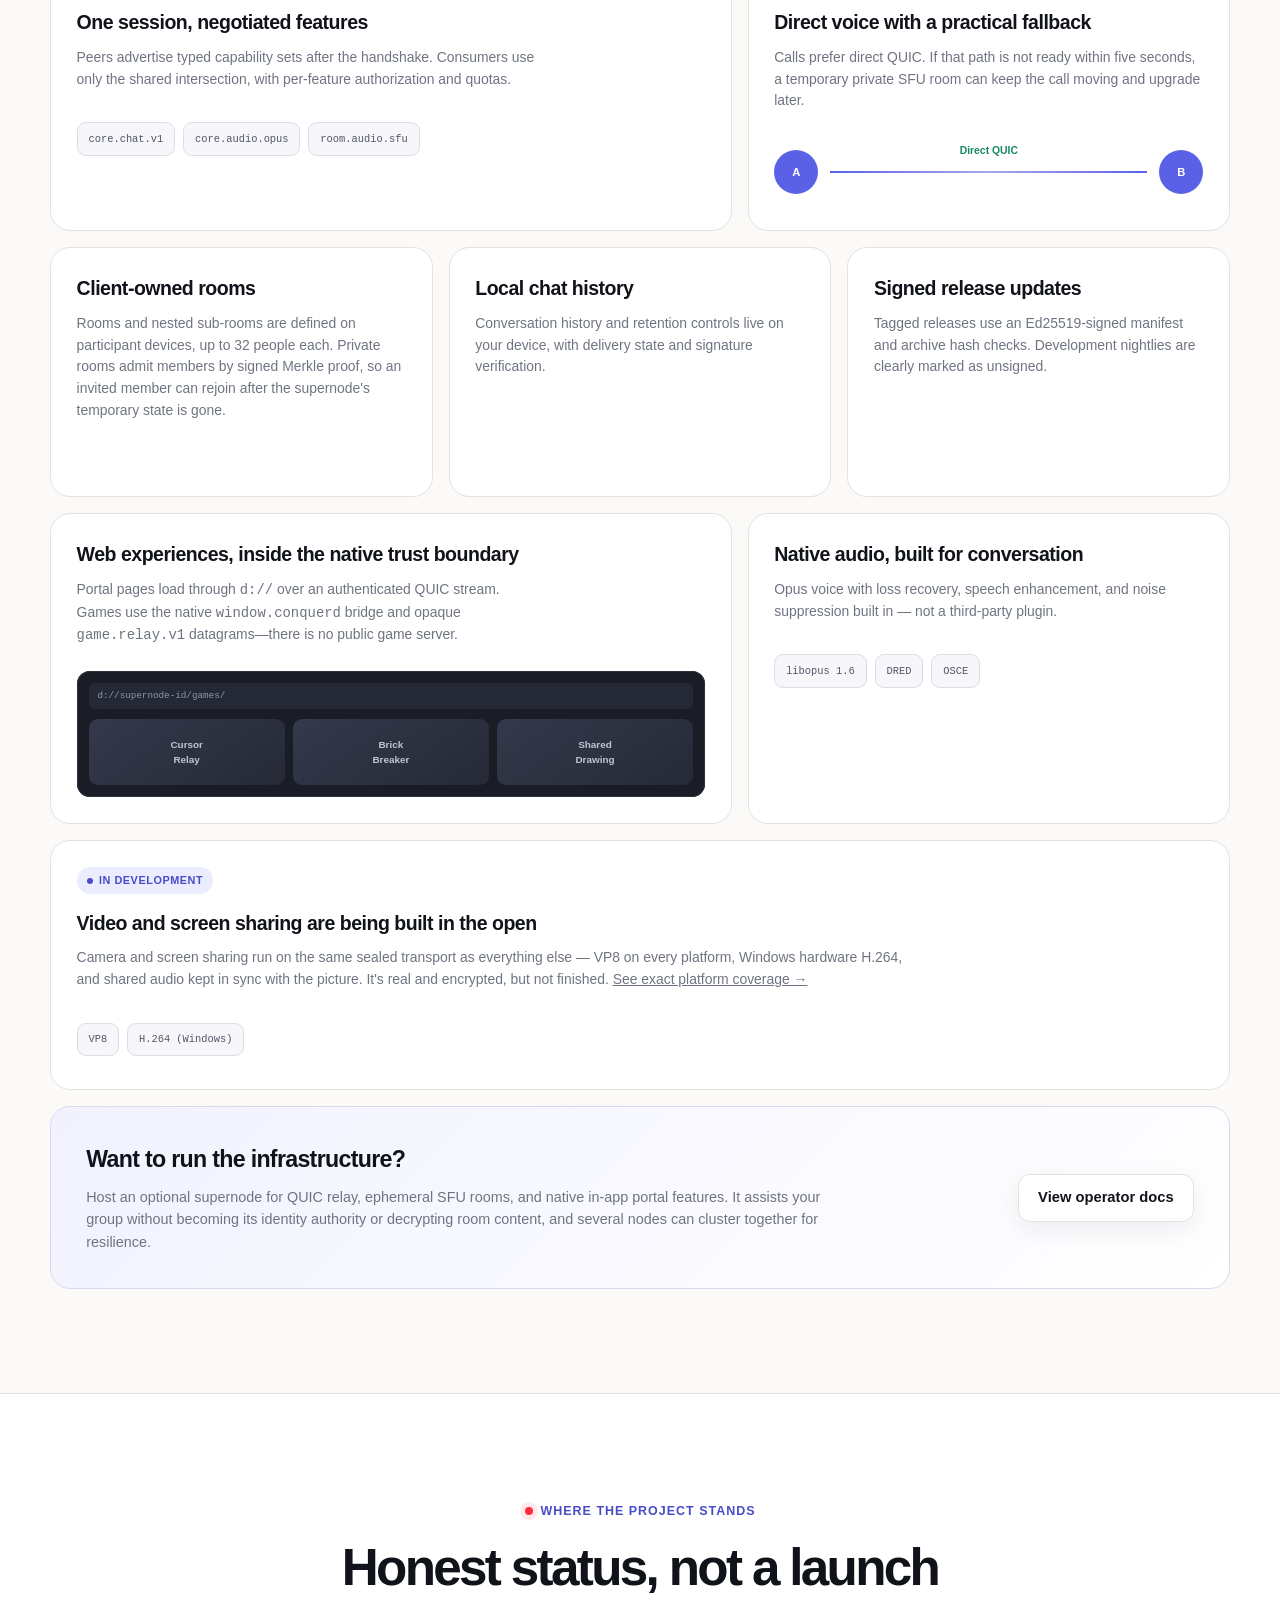
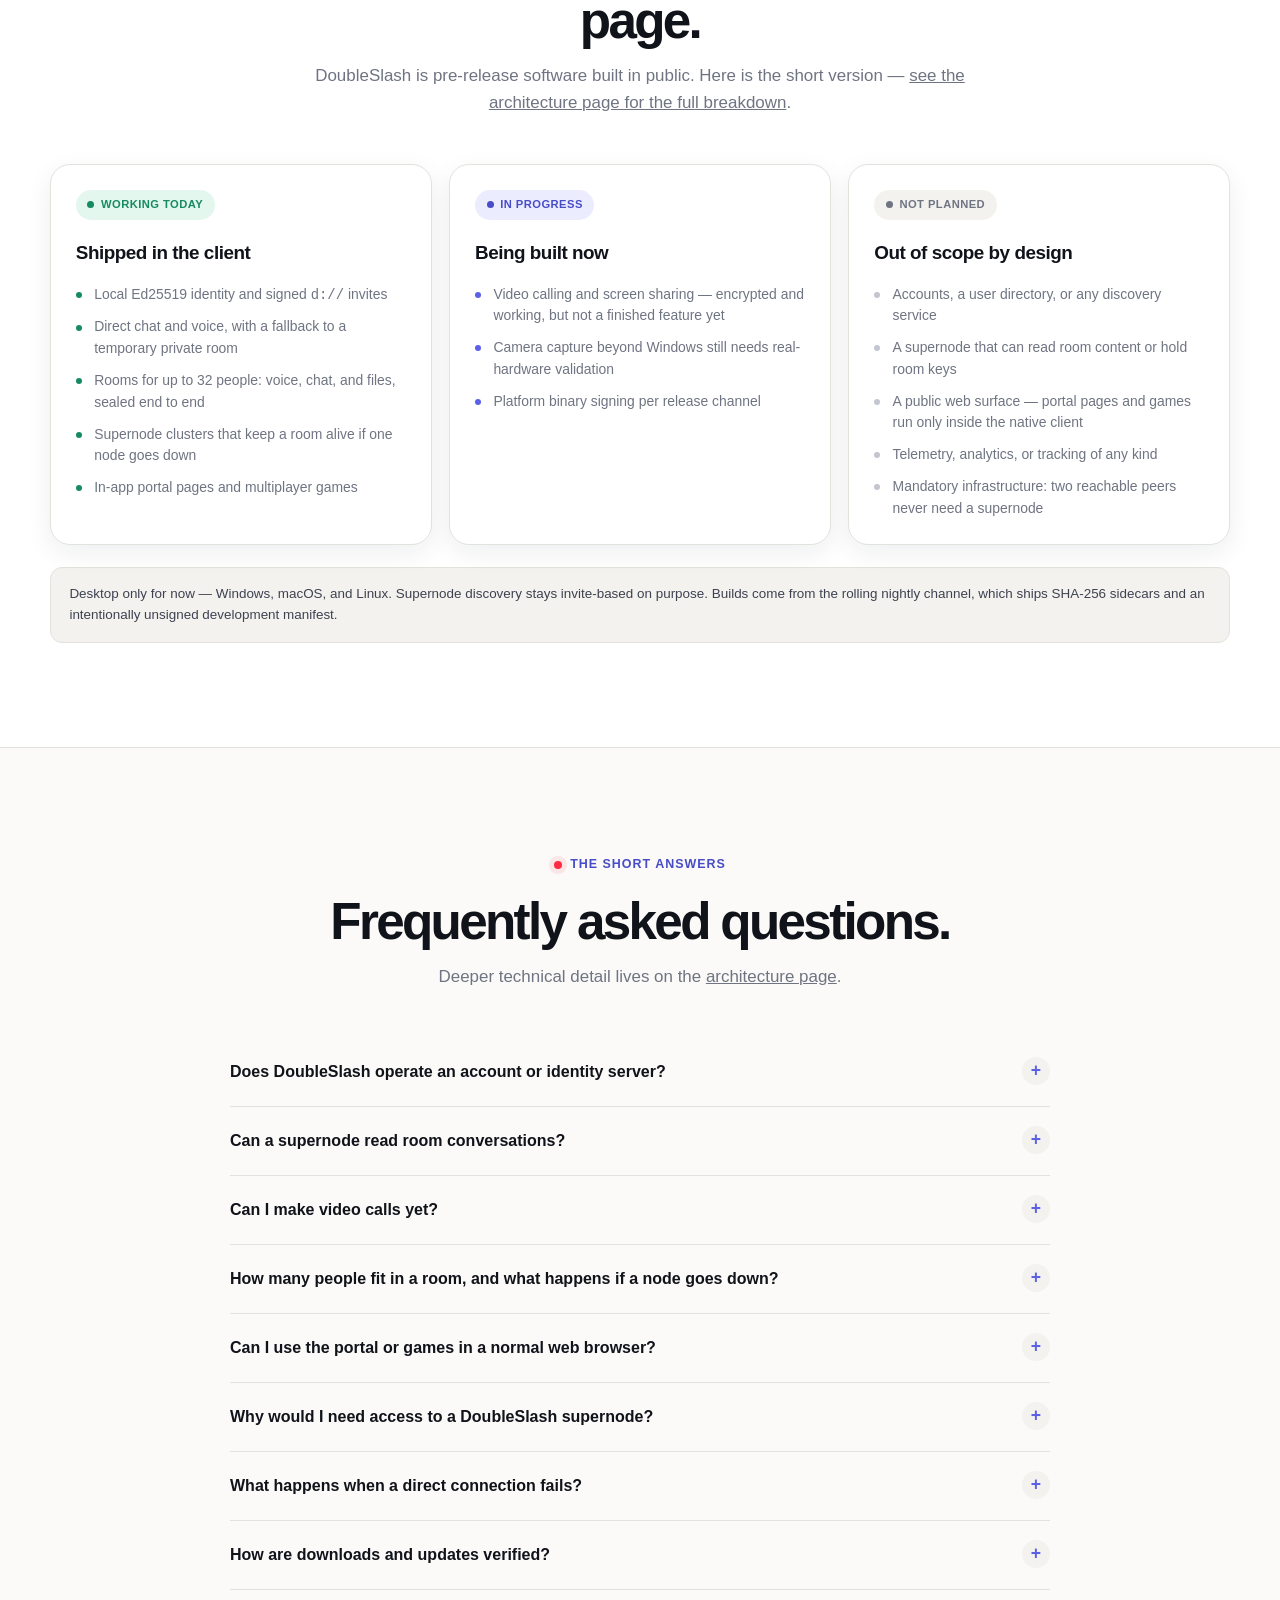
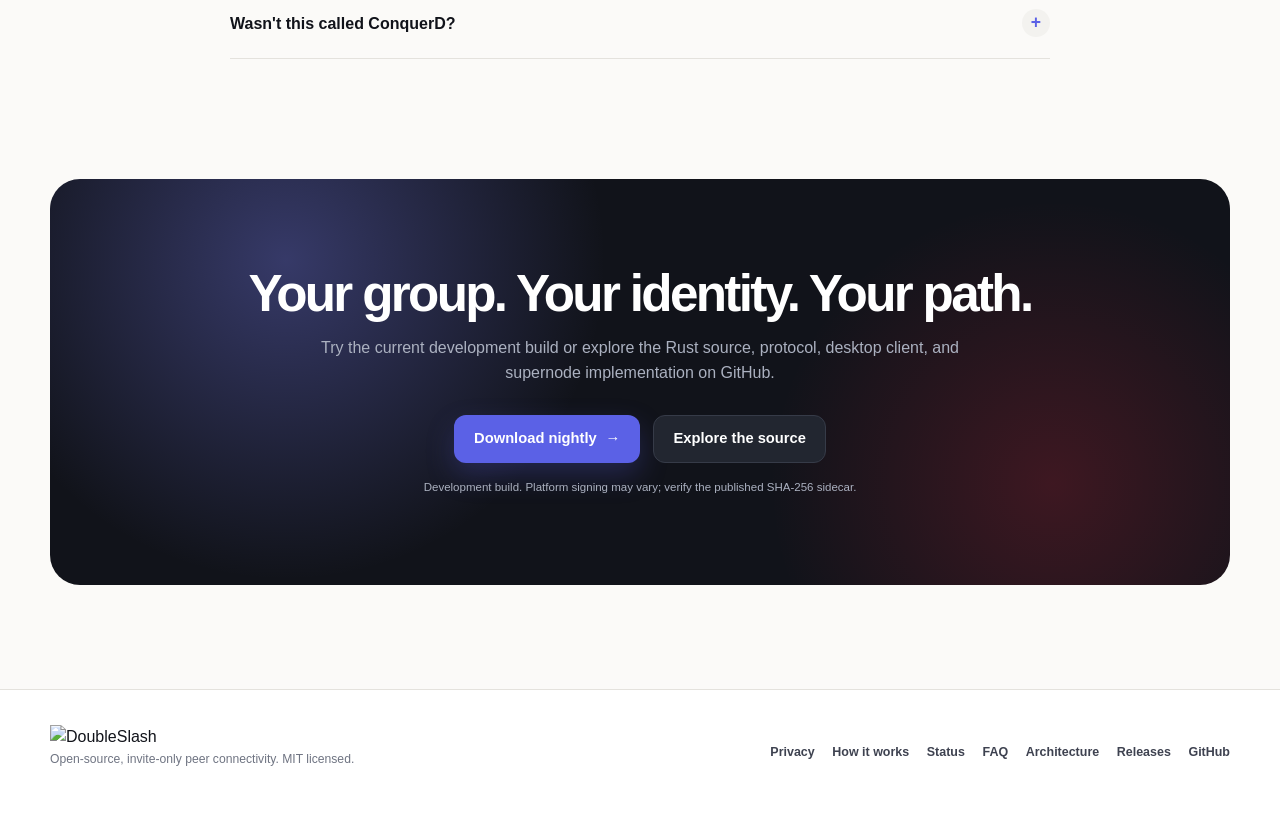
==== commit 057cee06: "Update index.html" ====
--- a/index.html
+++ b/index.html
@@ -109,20 +109,16 @@
 
     .brand {
       display: inline-flex;
-      align-items: baseline;
-      gap: 0.42em;
-      color: var(--ink);
-      font-size: 1.08rem;
-      font-weight: 780;
-      letter-spacing: -0.035em;
+      align-items: center;
       text-decoration: none;
     }
 
-    /* The mark is the D:// protocol glyph and leads the wordmark. It is sized
-       to cap height and sits on the text baseline (an image's baseline is its
-       bottom edge, which is also the bottom of the D glyph in logo.svg). */
+    /* logo-full.svg is the entire lockup - the red D:// mark and the DoubleSlash
+       wordmark - so the brand link carries no text of its own. 1.25rem holds the
+       D at the cap height it had as live text (0.72em of 1.08rem), grown by the
+       90/56 of vertical padding the SVG keeps around that cap height. */
     .brand img {
-      height: 0.72em;
+      height: 1.25rem;
       width: auto;
       object-fit: contain;
     }
@@ -1380,7 +1376,7 @@
   <header class="site-header">
     <div class="shell nav">
       <a class="brand" href="#top" aria-label="DoubleSlash home">
-        <img src="logo.svg" alt="" /><span>DoubleSlash</span>
+        <img src="logo-full.svg" alt="DoubleSlash" />
       </a>
 
       <nav class="nav-links" aria-label="Primary navigation">
@@ -1396,13 +1392,13 @@
       <div class="nav-actions">
         <a
           class="button button-secondary button-small"
-          href="https://github.com/ConquerD/ConquerD"
+          href="https://github.com/ConquerD/DoubleSlash"
           target="_blank"
           rel="noopener noreferrer"
         >View source</a>
         <a
           class="button button-primary button-small"
-          href="https://github.com/ConquerD/ConquerD/releases/tag/nightly"
+          href="https://github.com/ConquerD/DoubleSlash/releases/tag/nightly"
           target="_blank"
           rel="noopener noreferrer"
         >Get the nightly</a>
@@ -1424,7 +1420,7 @@
           <div class="hero-actions">
             <a
               class="button button-primary"
-              href="https://github.com/ConquerD/ConquerD/releases/tag/nightly"
+              href="https://github.com/ConquerD/DoubleSlash/releases/tag/nightly"
               target="_blank"
               rel="noopener noreferrer"
             >
@@ -1692,7 +1688,7 @@
           </div>
           <a
             class="button button-secondary"
-            href="https://github.com/ConquerD/ConquerD"
+            href="https://github.com/ConquerD/DoubleSlash"
             target="_blank"
             rel="noopener noreferrer"
           >View operator docs</a>
@@ -1855,13 +1851,13 @@
         <div class="hero-actions">
           <a
             class="button button-primary"
-            href="https://github.com/ConquerD/ConquerD/releases/tag/nightly"
+            href="https://github.com/ConquerD/DoubleSlash/releases/tag/nightly"
             target="_blank"
             rel="noopener noreferrer"
           >Download nightly <span aria-hidden="true">&rarr;</span></a>
           <a
             class="button button-secondary"
-            href="https://github.com/ConquerD/ConquerD"
+            href="https://github.com/ConquerD/DoubleSlash"
             target="_blank"
             rel="noopener noreferrer"
           >Explore the source</a>
@@ -1875,7 +1871,7 @@
     <div class="shell footer-row">
       <div>
         <a class="brand" href="#top" aria-label="DoubleSlash home">
-          <img src="logo.svg" alt="" /><span>DoubleSlash</span>
+          <img src="logo-full.svg" alt="DoubleSlash" />
         </a>
         <p class="footer-copy">Open-source, invite-only peer connectivity. MIT licensed.</p>
       </div>
@@ -1885,8 +1881,8 @@
         <a href="#status">Status</a>
         <a href="#faq">FAQ</a>
         <a href="architecture.html">Architecture</a>
-        <a href="https://github.com/ConquerD/ConquerD/releases">Releases</a>
-        <a href="https://github.com/ConquerD/ConquerD">GitHub</a>
+        <a href="https://github.com/ConquerD/DoubleSlash/releases">Releases</a>
+        <a href="https://github.com/ConquerD/DoubleSlash">GitHub</a>
       </nav>
     </div>
   </footer>
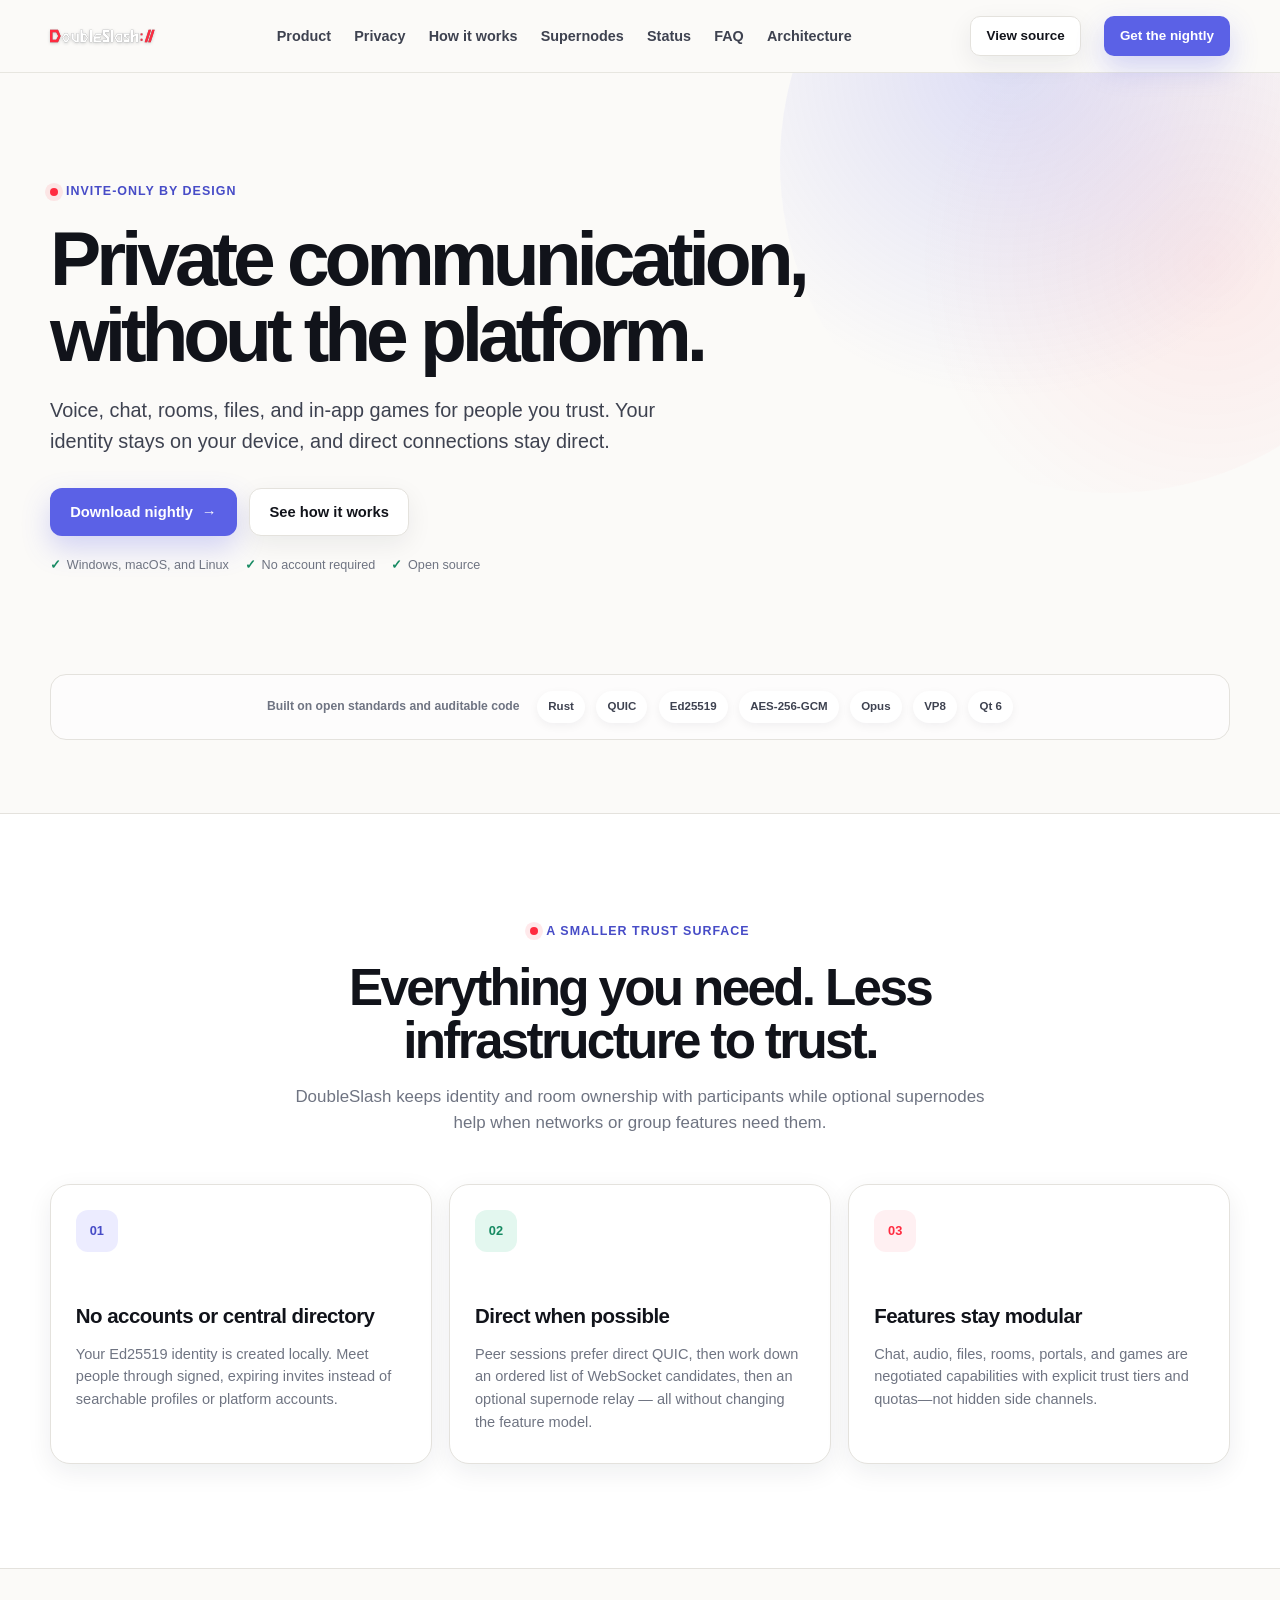
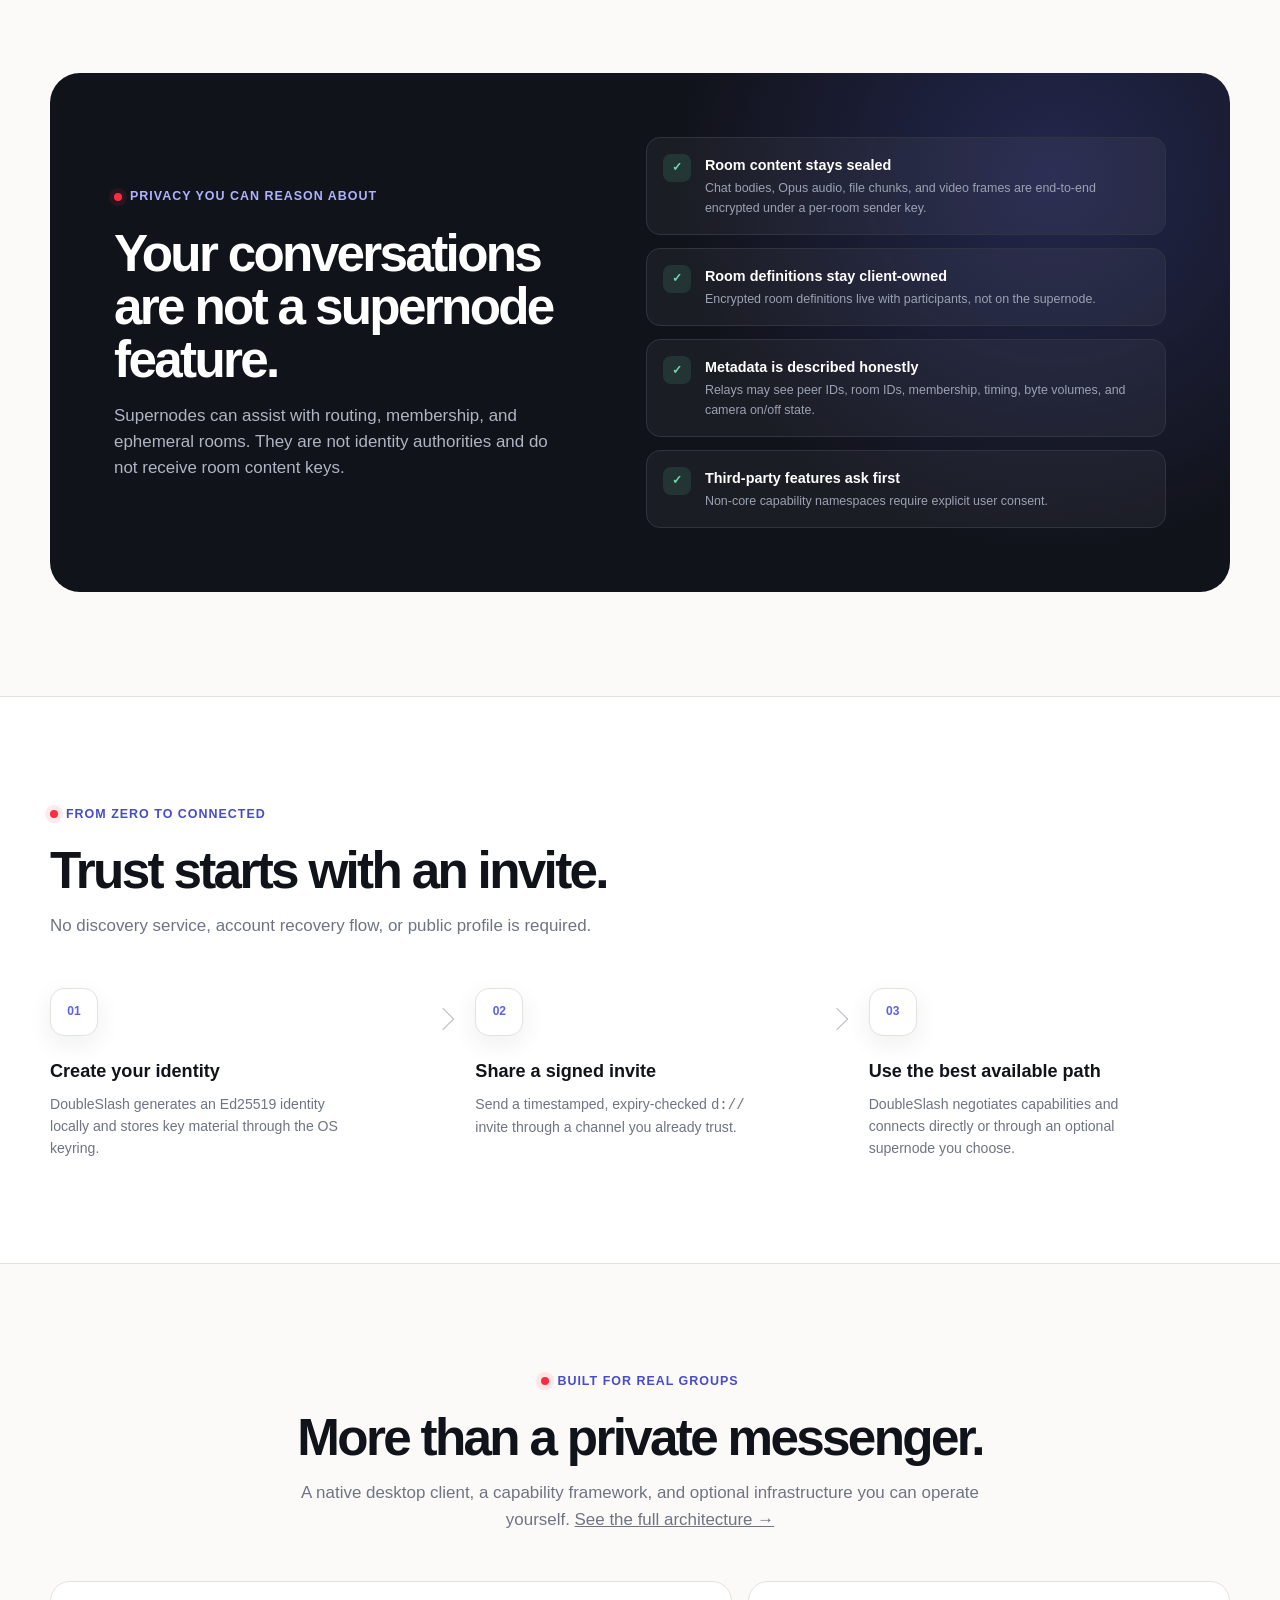
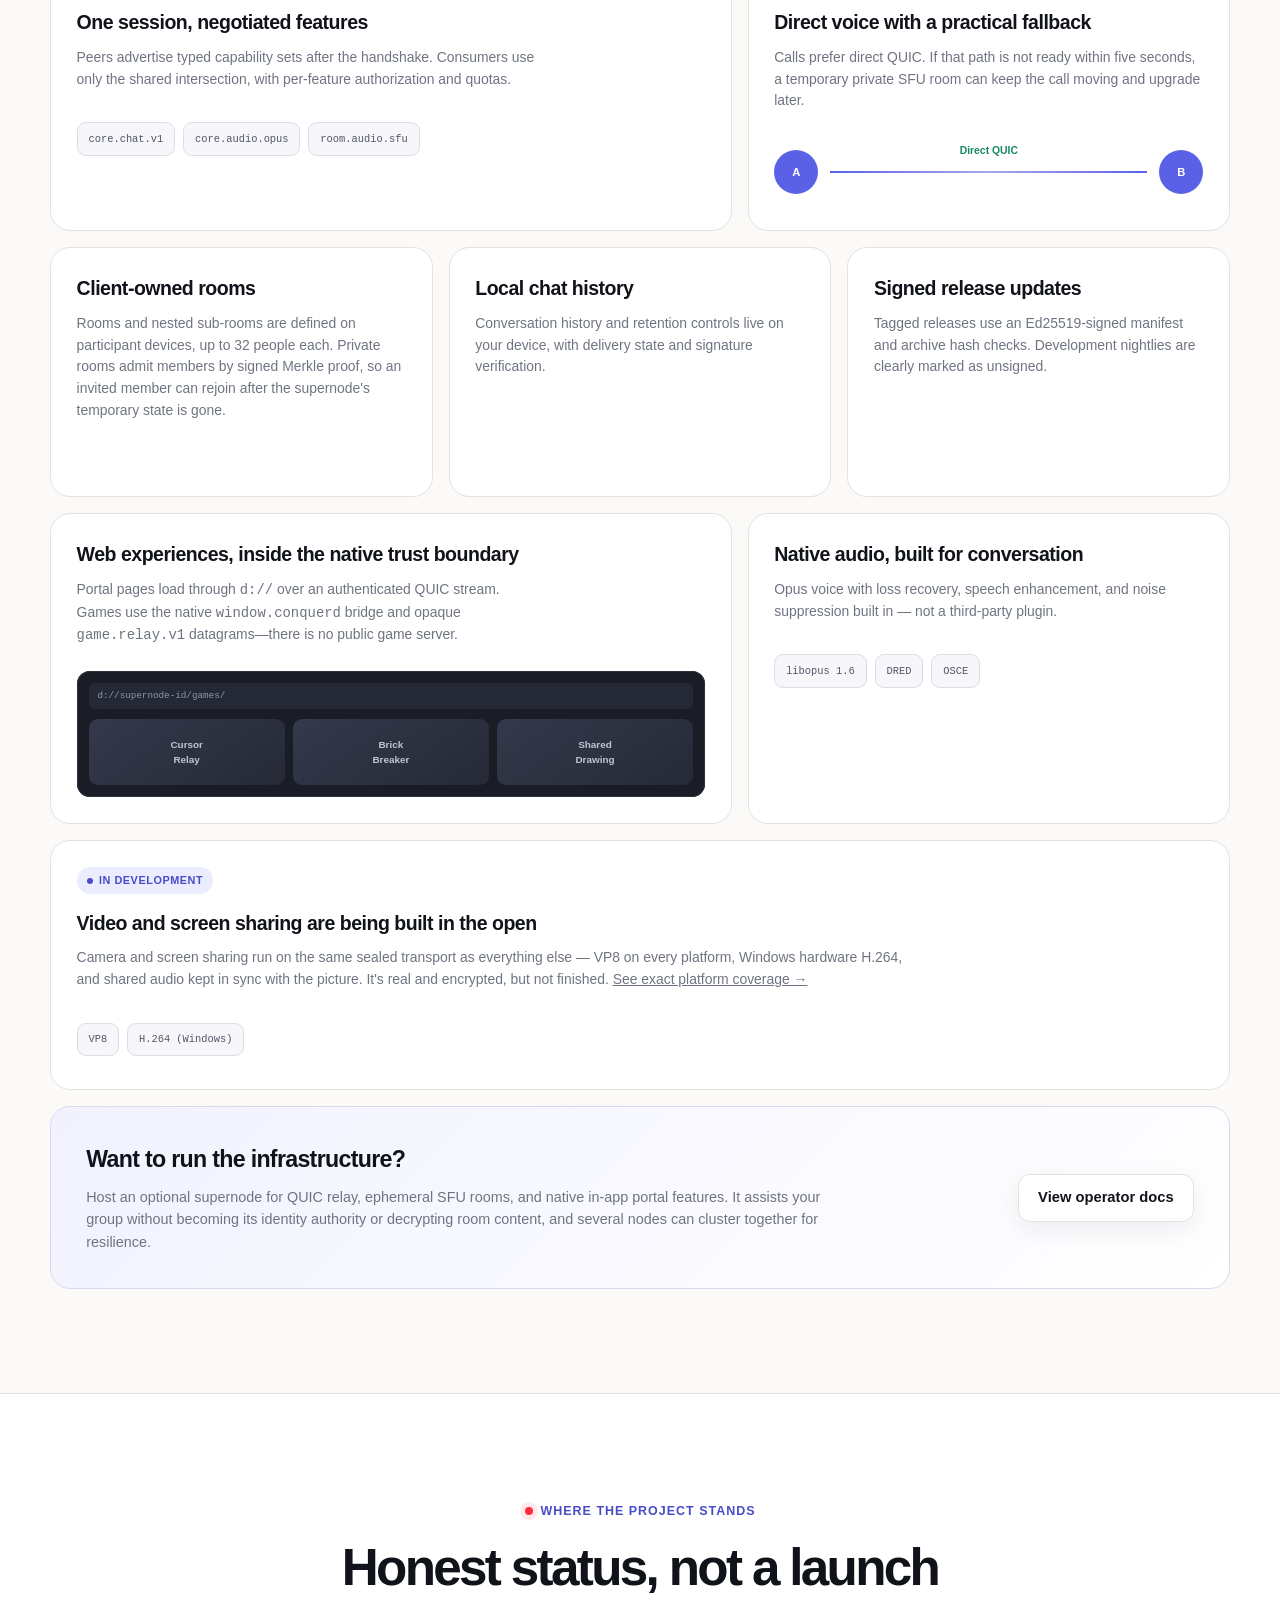
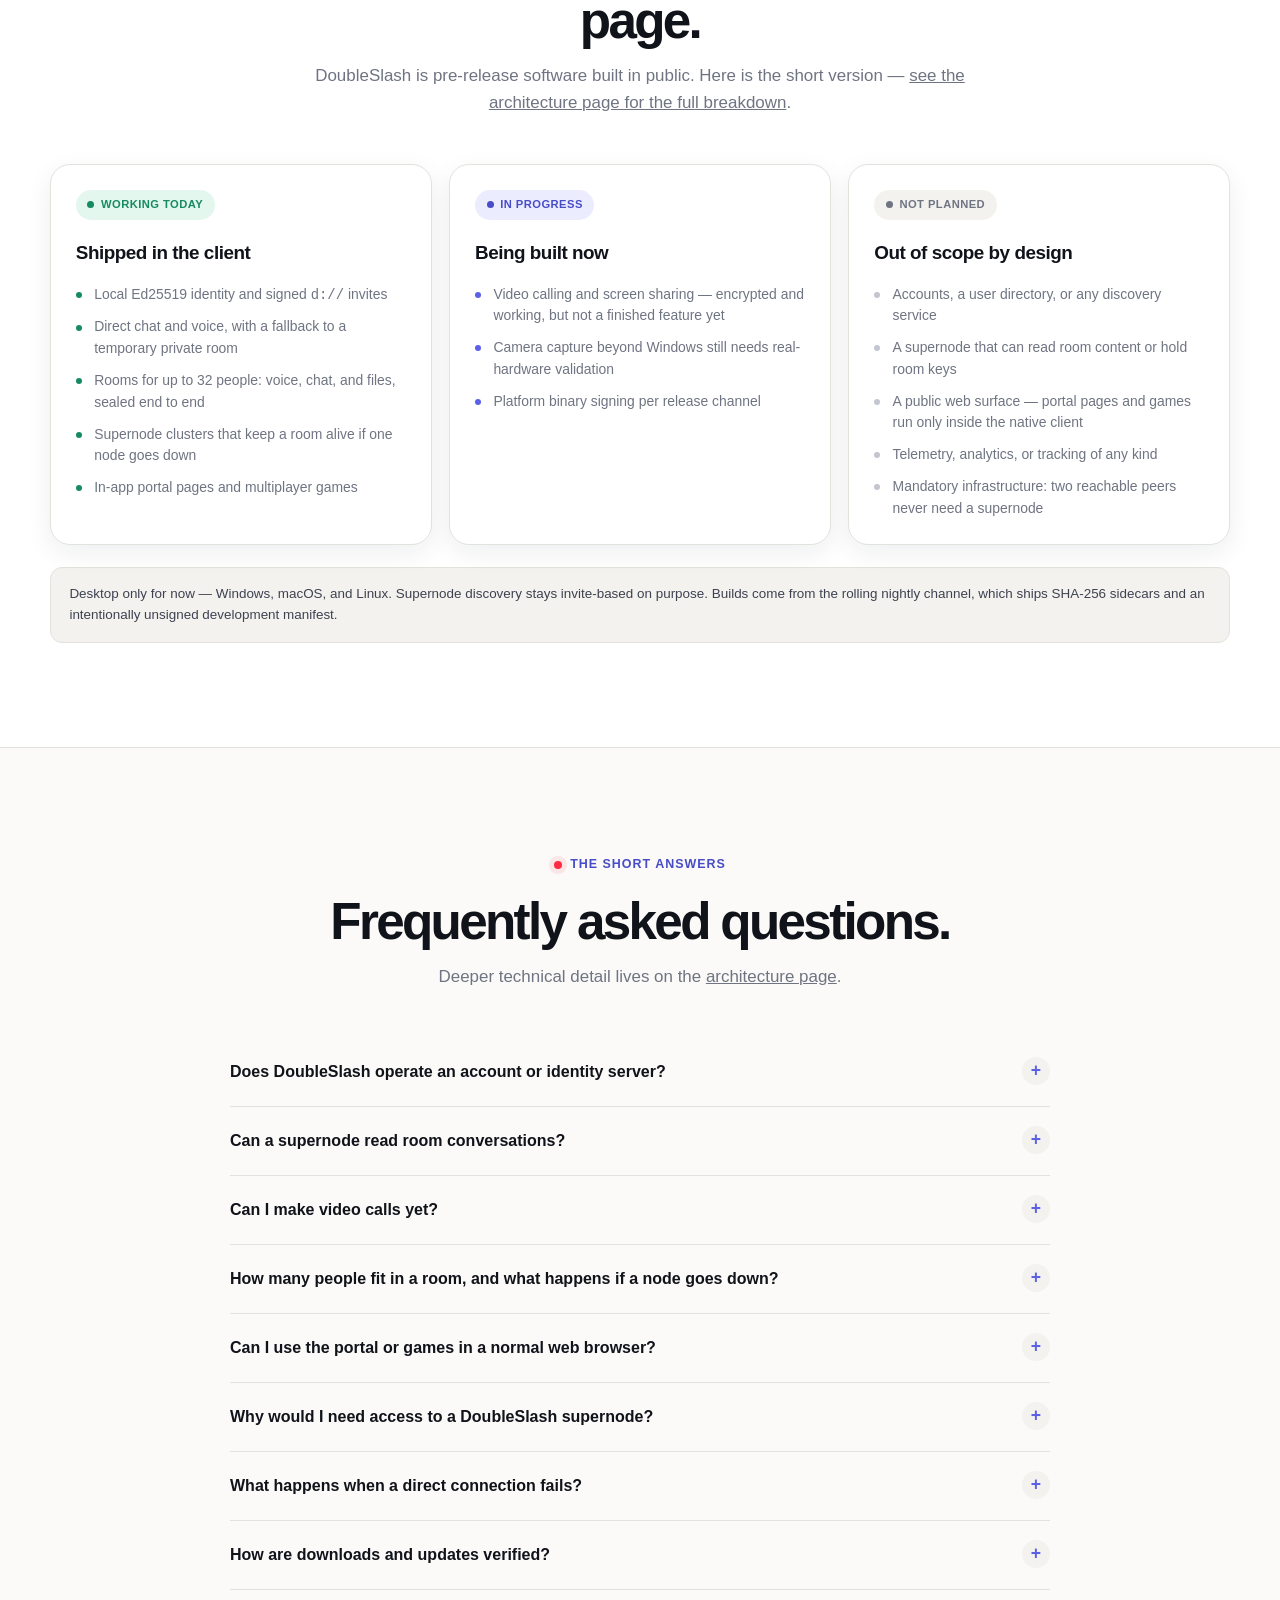
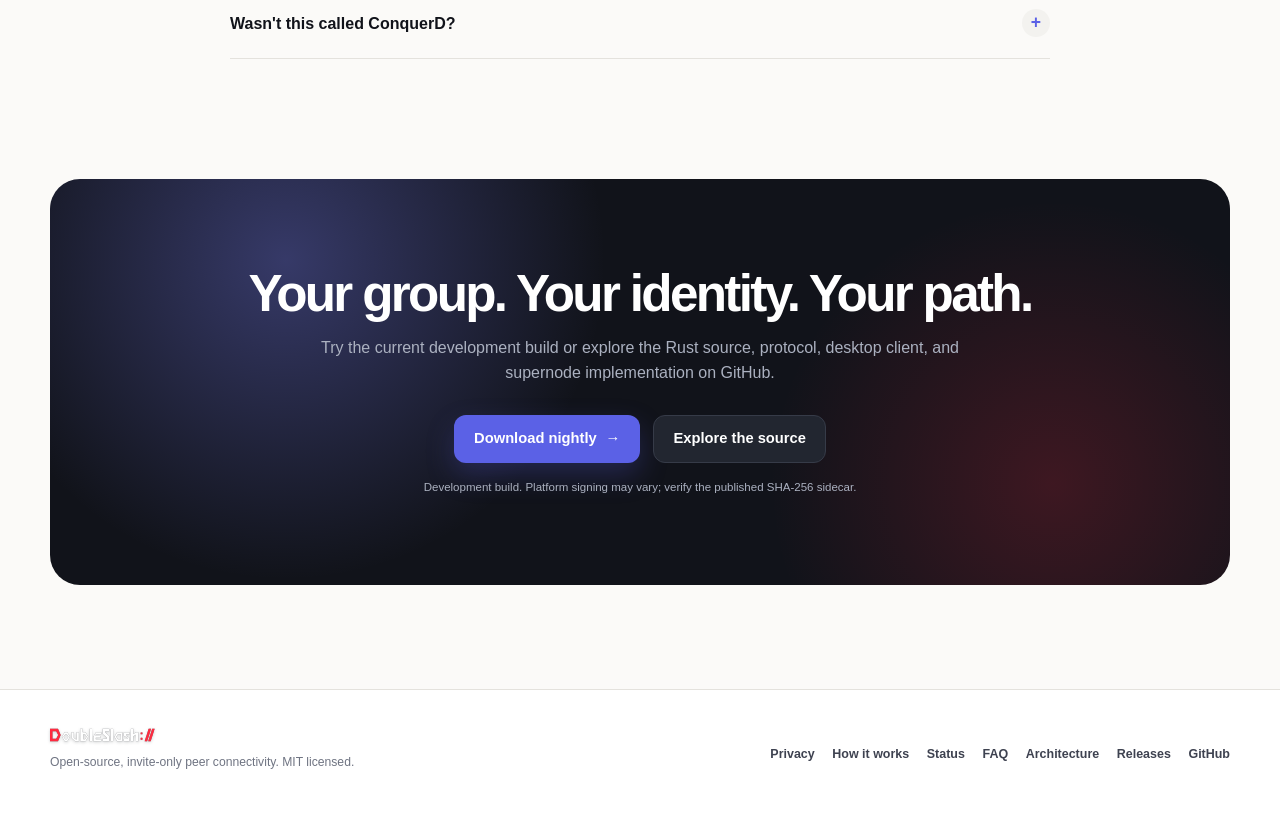
==== commit 85d8b048: "Update index.html" ====
--- a/index.html
+++ b/index.html
@@ -121,6 +121,14 @@
       height: 1.25rem;
       width: auto;
       object-fit: contain;
+      /* The wordmark gradient starts at #ffffff - it is drawn for the dark app
+         window - so "Double" would vanish against --paper / --surface. The first
+         shadow is a zero-offset halo that puts an edge on every side of the
+         glyphs; the second is a soft cast that lifts the whole lockup off the
+         page. Raise the halo's alpha for more bite, lower it for less outline. */
+      filter:
+        drop-shadow(0 0 0.6px rgba(17, 19, 26, 0.55))
+        drop-shadow(0 1px 1.5px rgba(17, 19, 26, 0.2));
     }
 
     .nav-links,
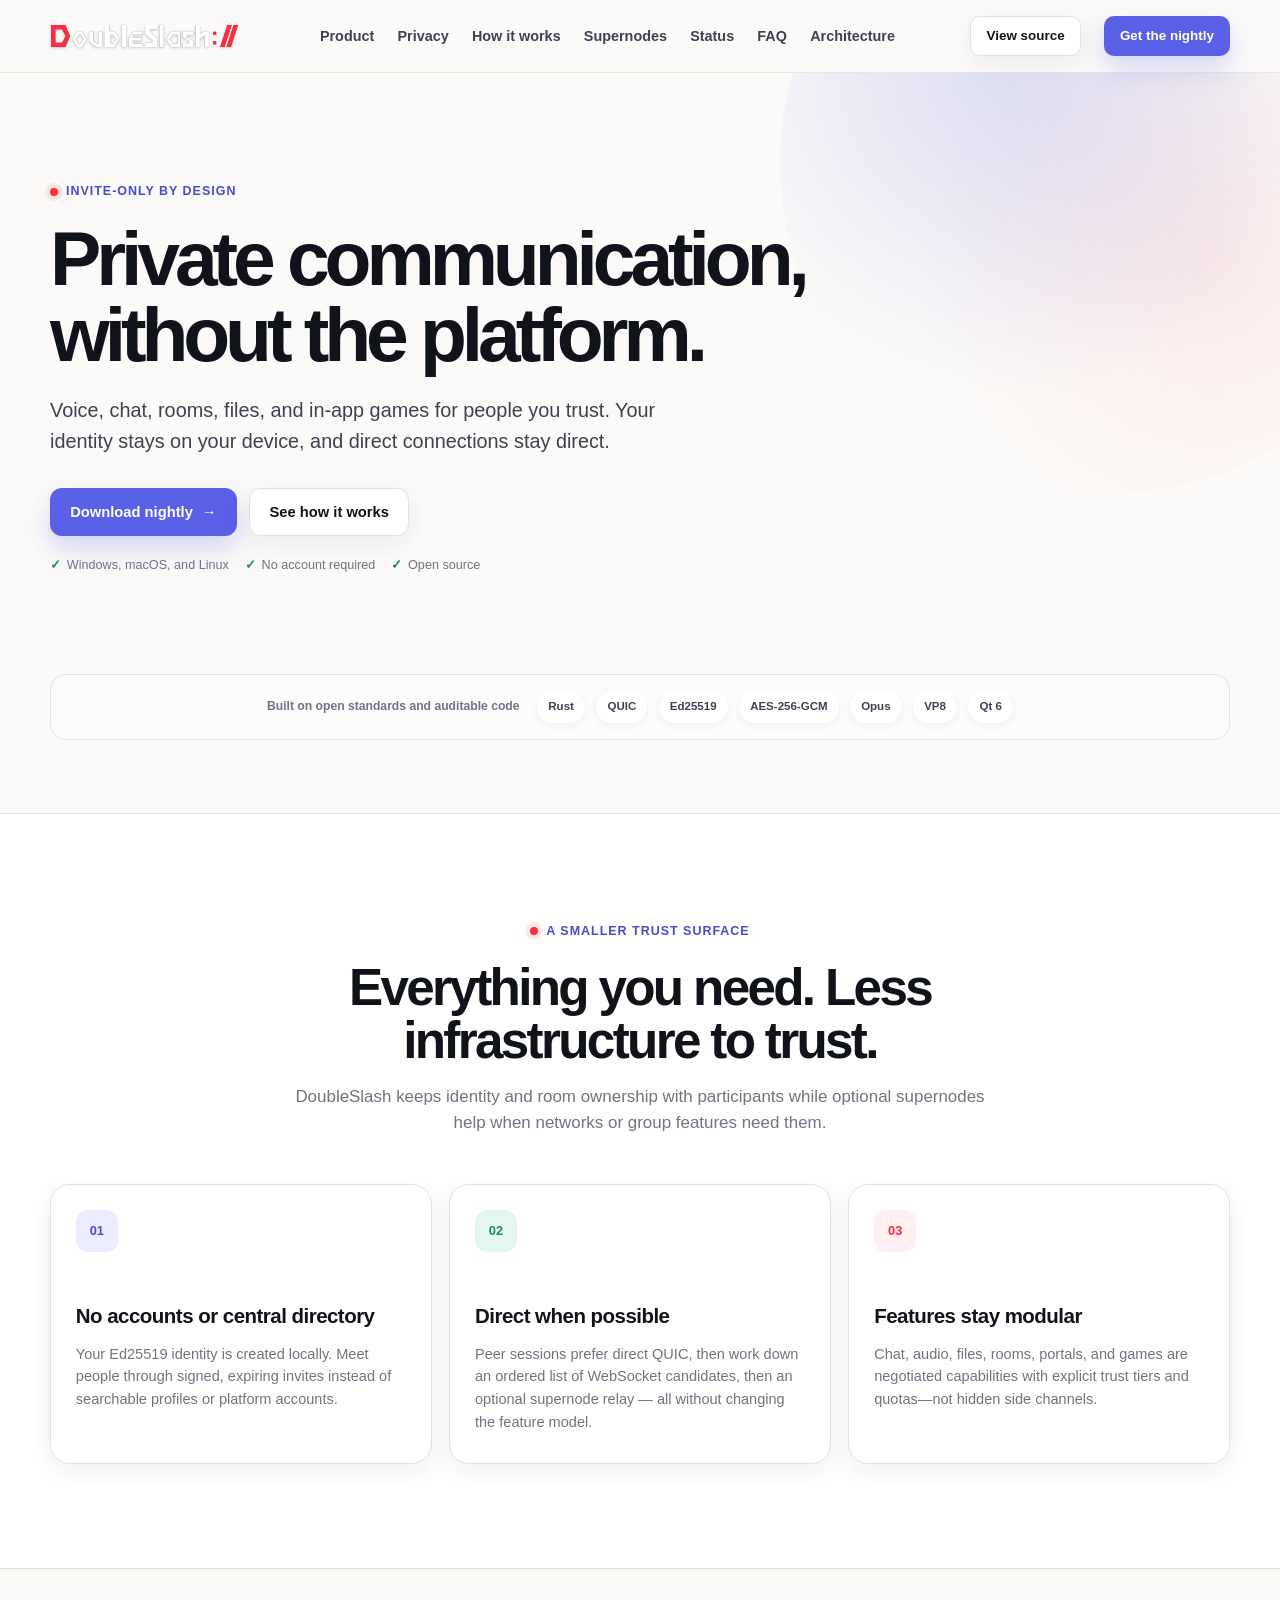
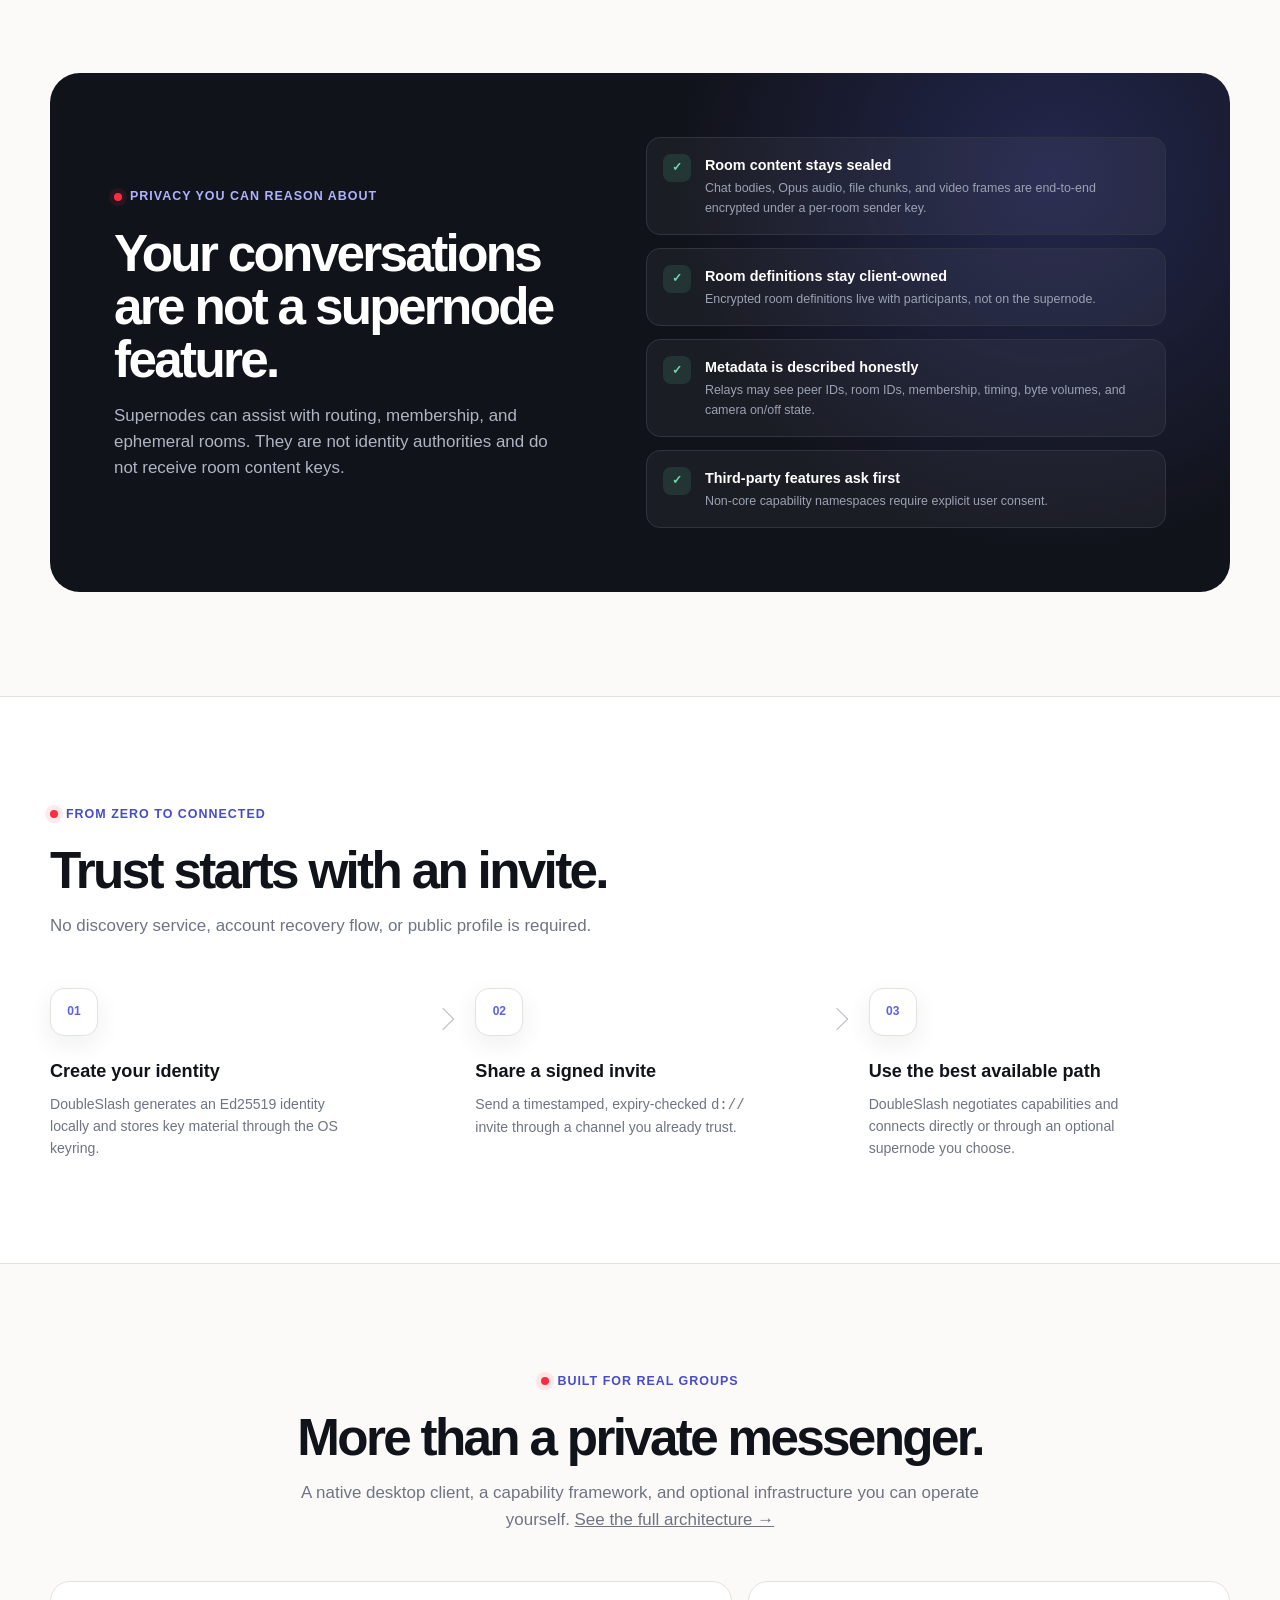
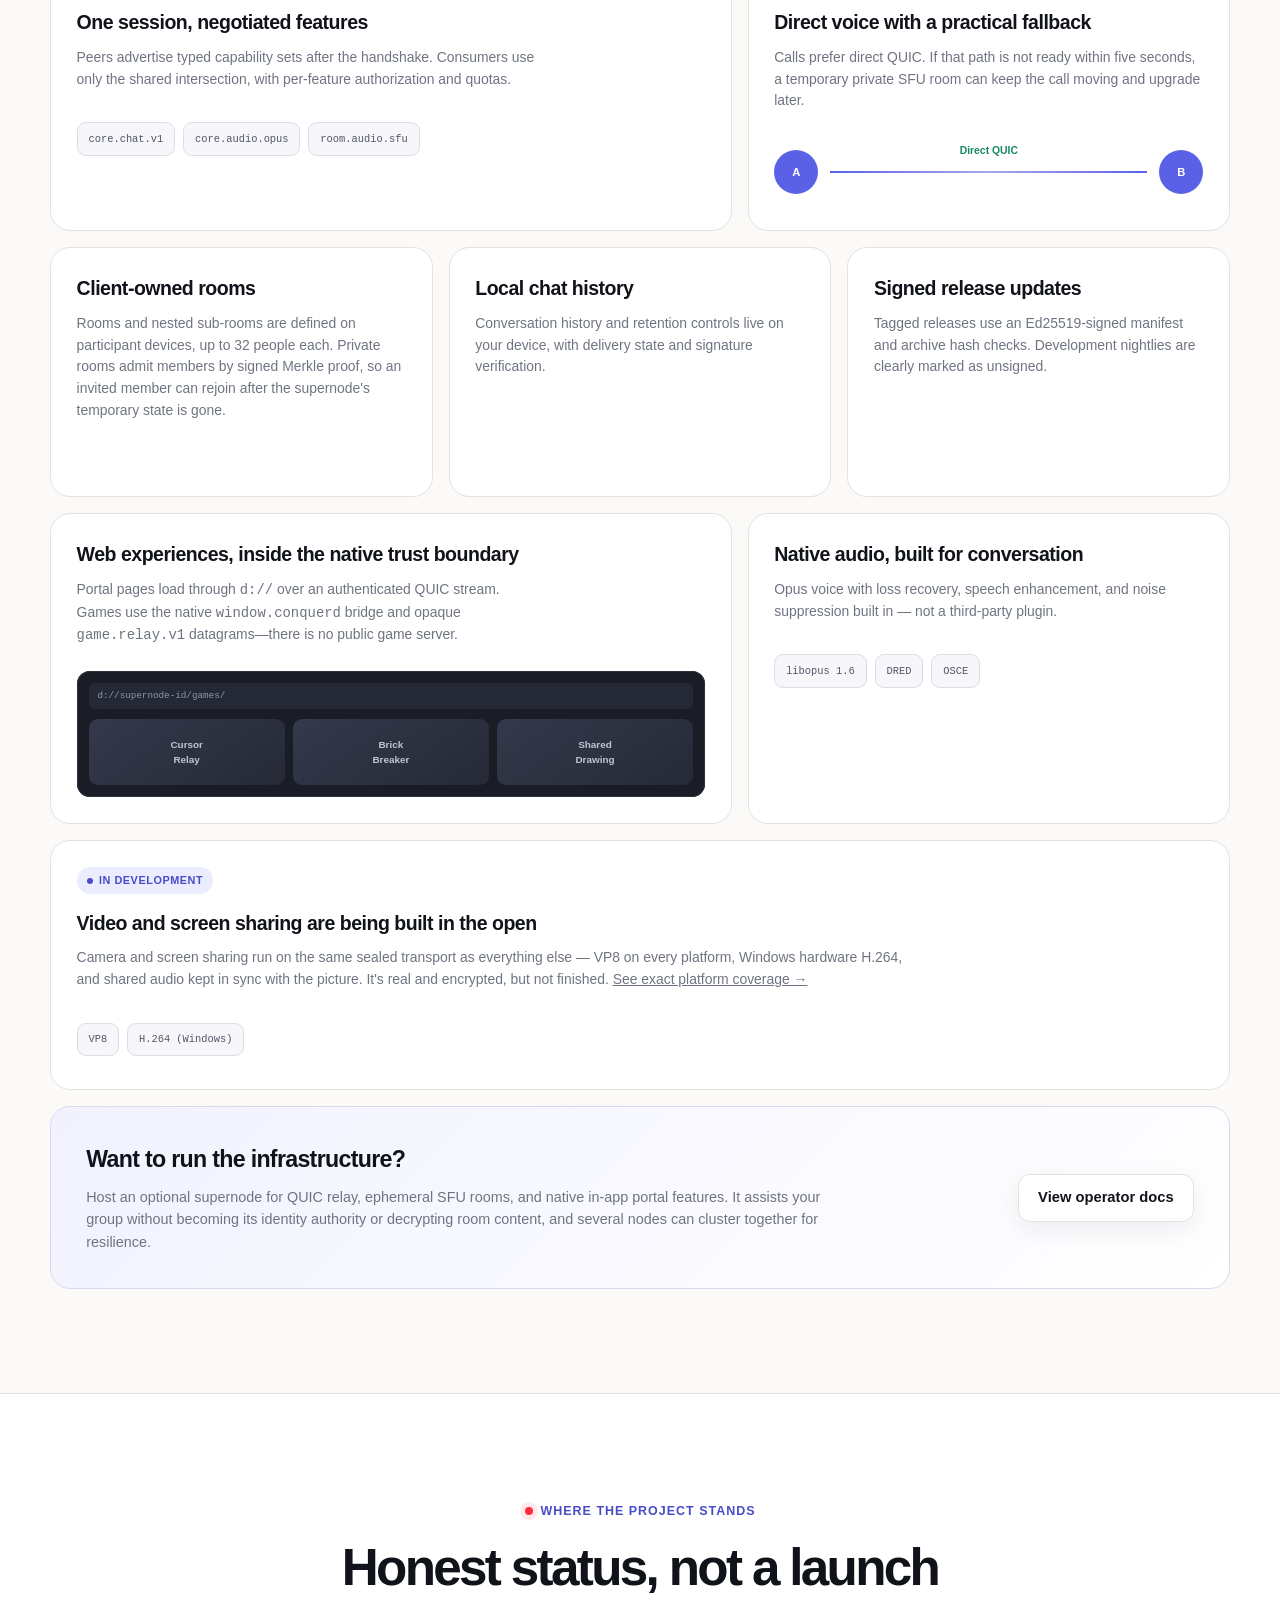
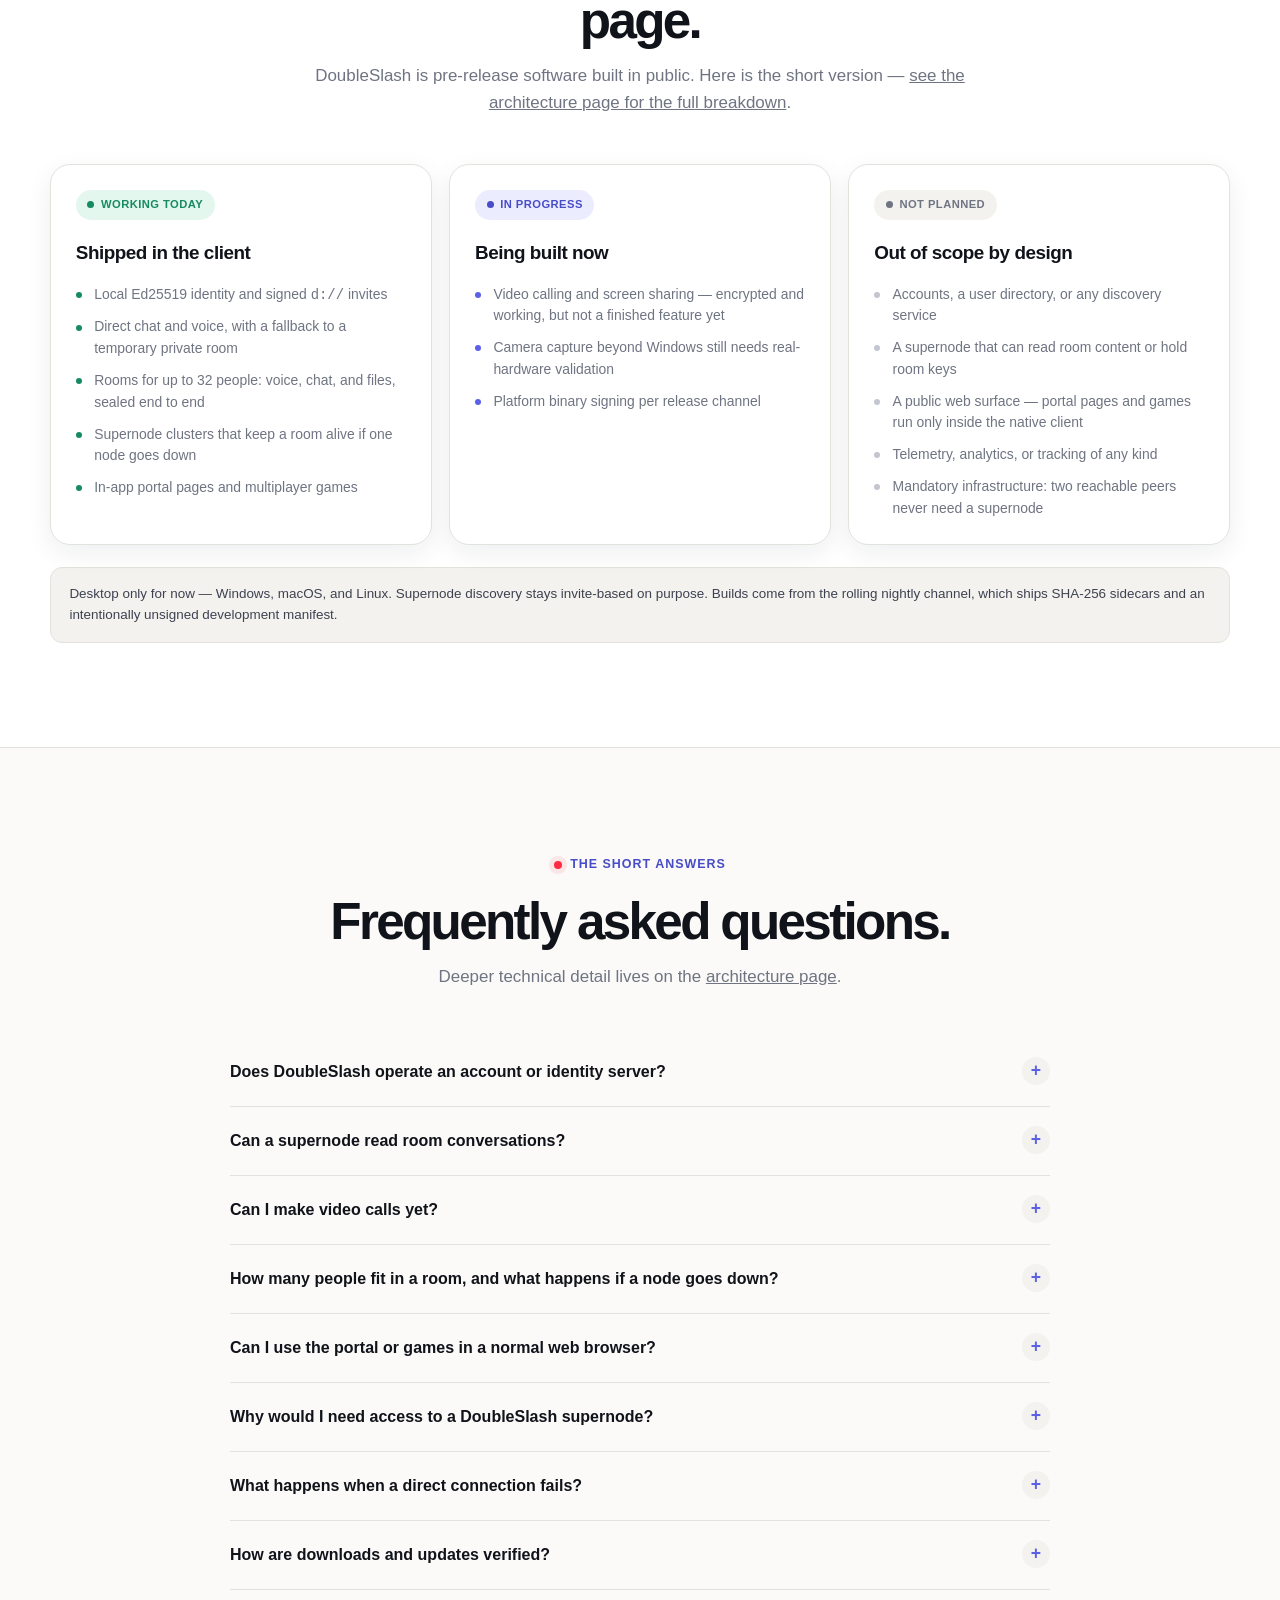
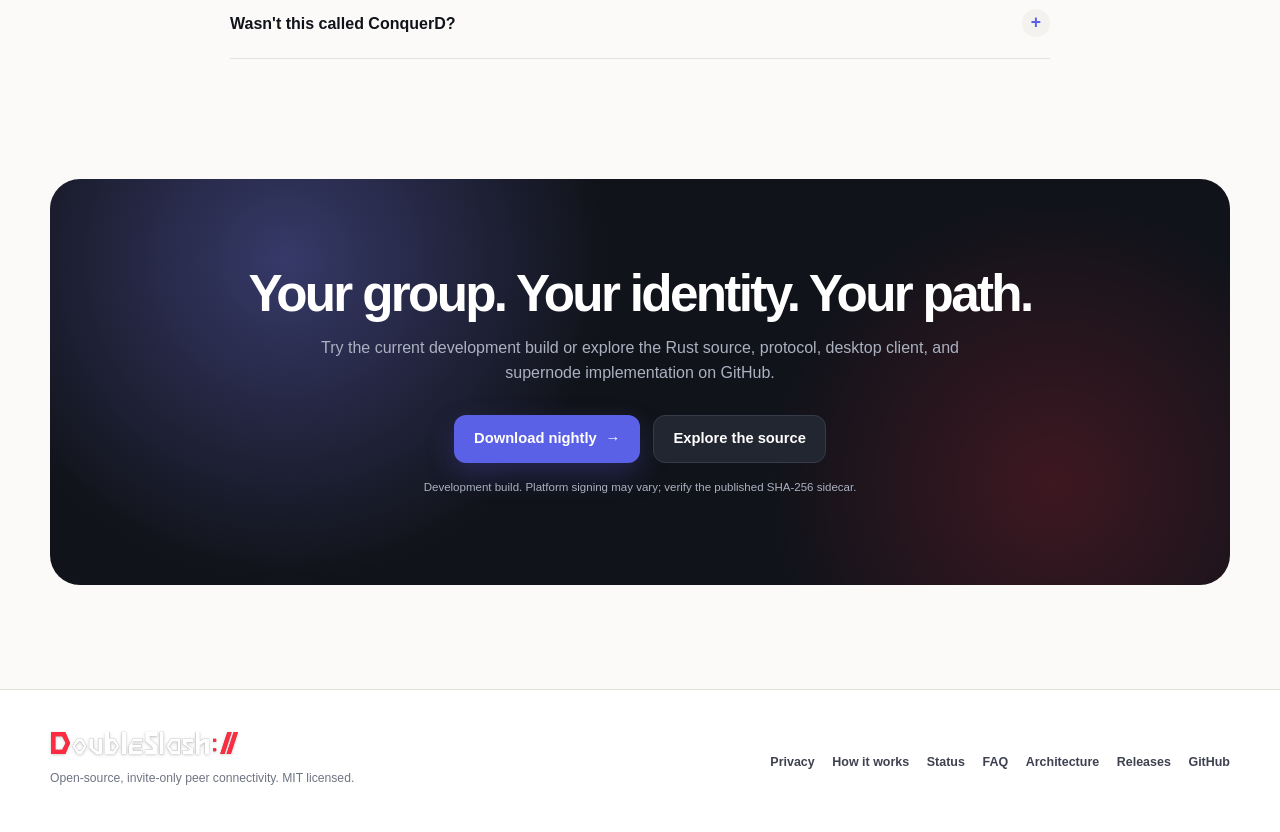
==== commit 1b6ed97e: "Update index.html" ====
--- a/index.html
+++ b/index.html
@@ -114,11 +114,11 @@
     }
 
     /* logo-full.svg is the entire lockup - the red D:// mark and the DoubleSlash
-       wordmark - so the brand link carries no text of its own. 1.25rem holds the
-       D at the cap height it had as live text (0.72em of 1.08rem), grown by the
-       90/56 of vertical padding the SVG keeps around that cap height. */
+       wordmark - so the brand link carries no text of its own. 2.25rem is the
+       display size of the 90-tall viewBox; the D itself occupies 56 of those
+       units, so the letter sits at about 1.4rem in the 72px header. */
     .brand img {
-      height: 1.25rem;
+      height: 2.25rem;
       width: auto;
       object-fit: contain;
       /* The wordmark gradient starts at #ffffff - it is drawn for the dark app
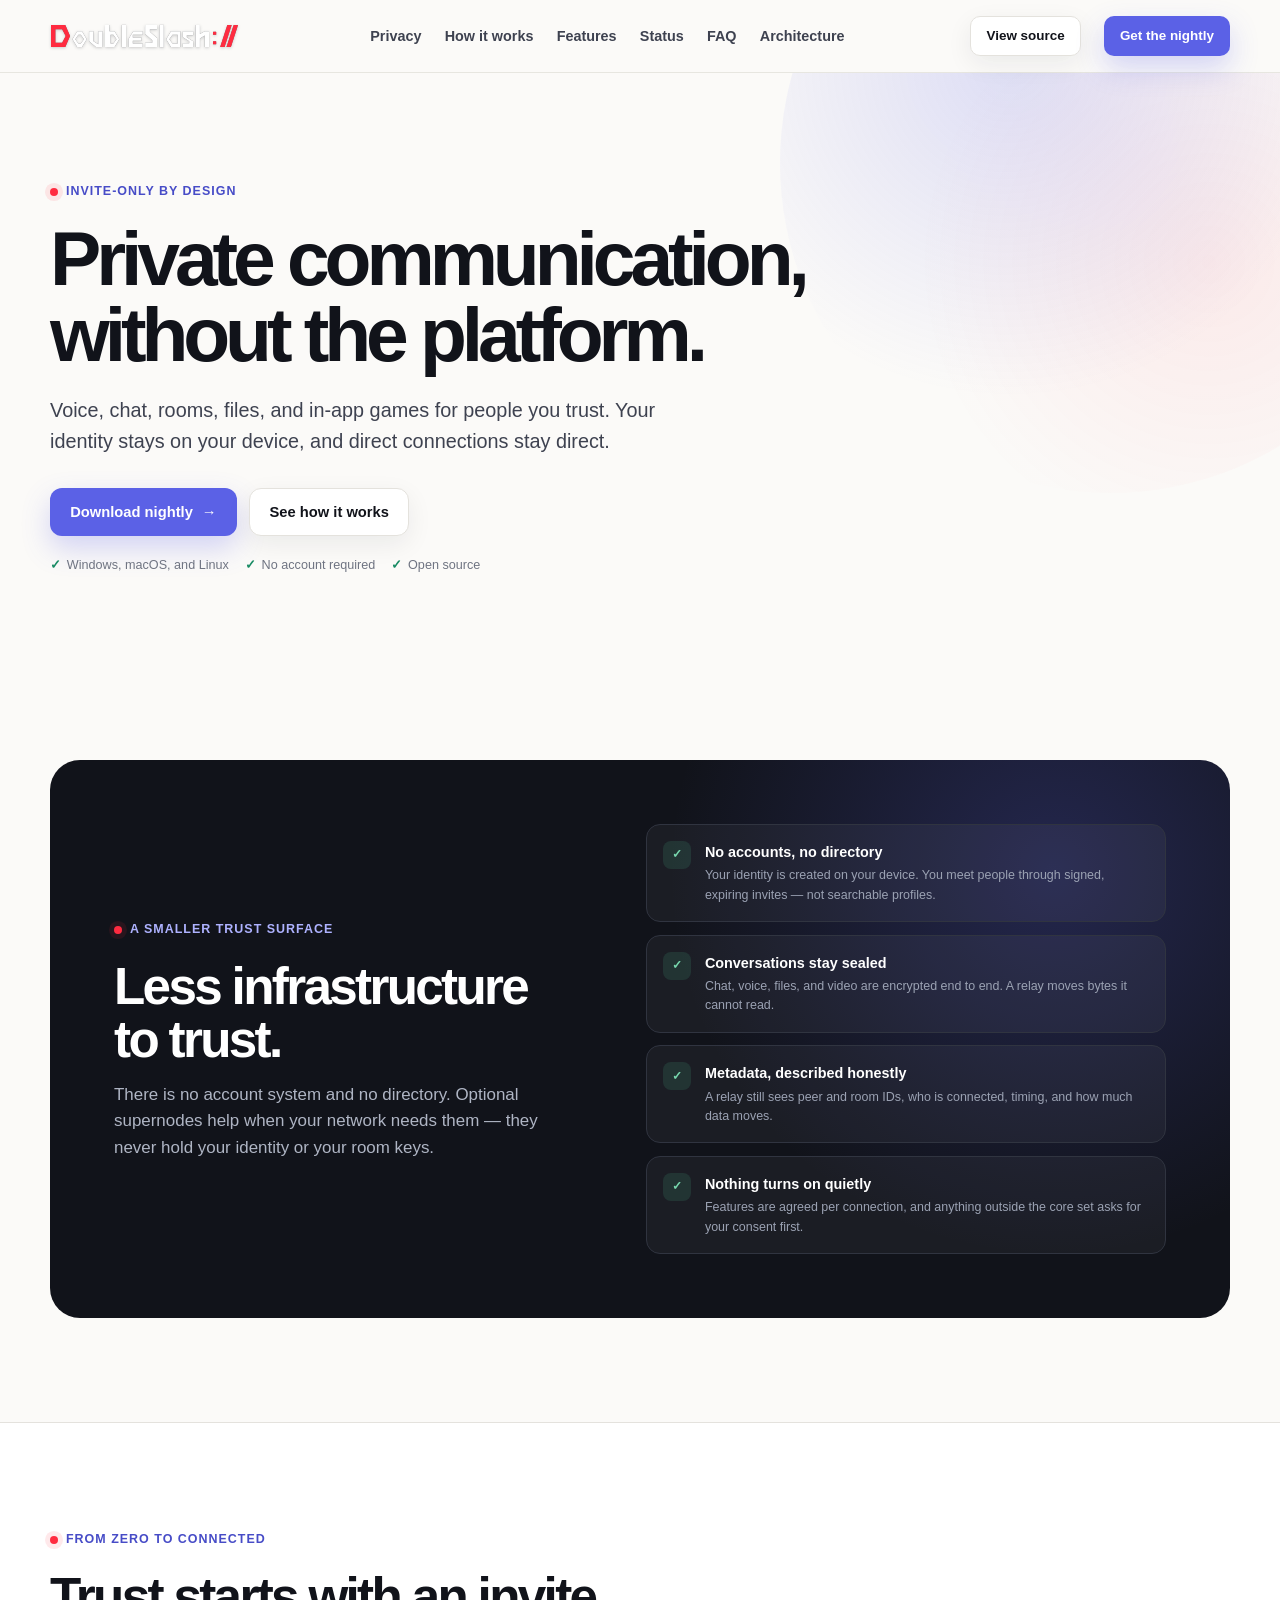
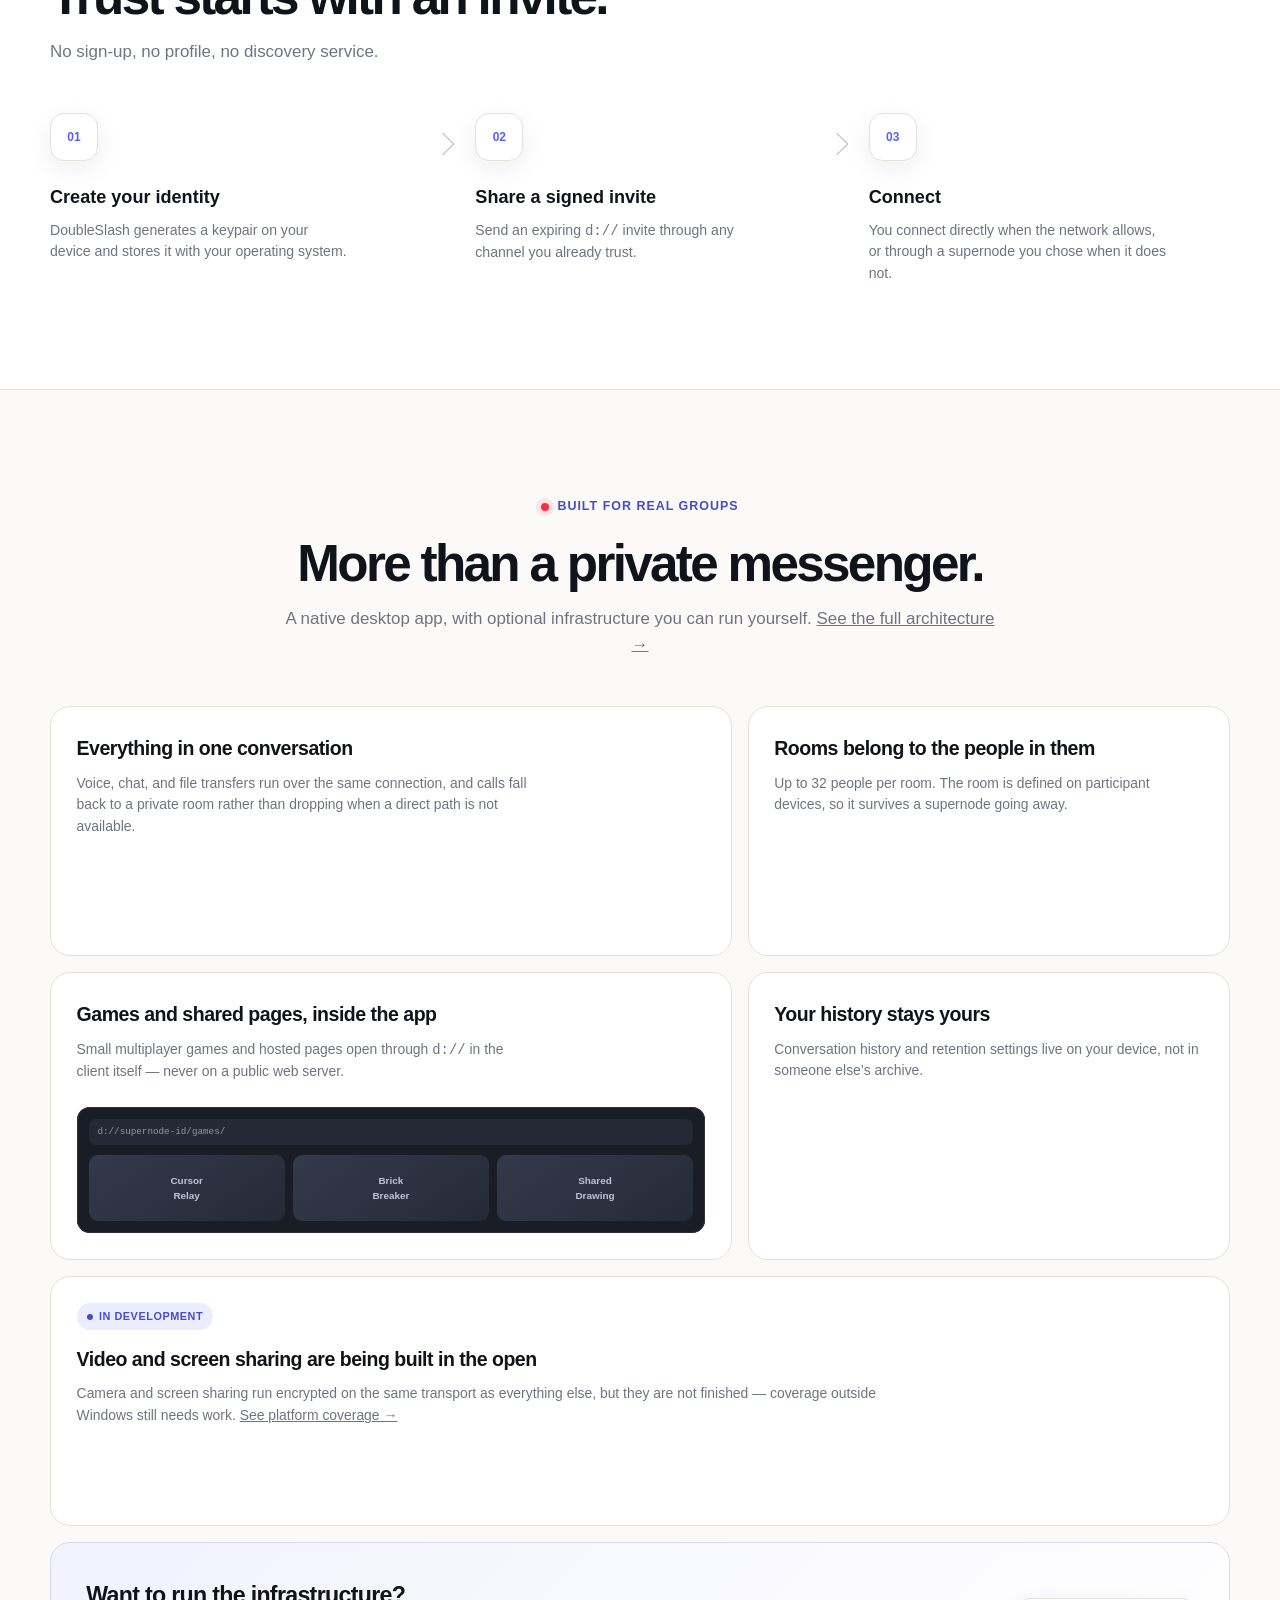
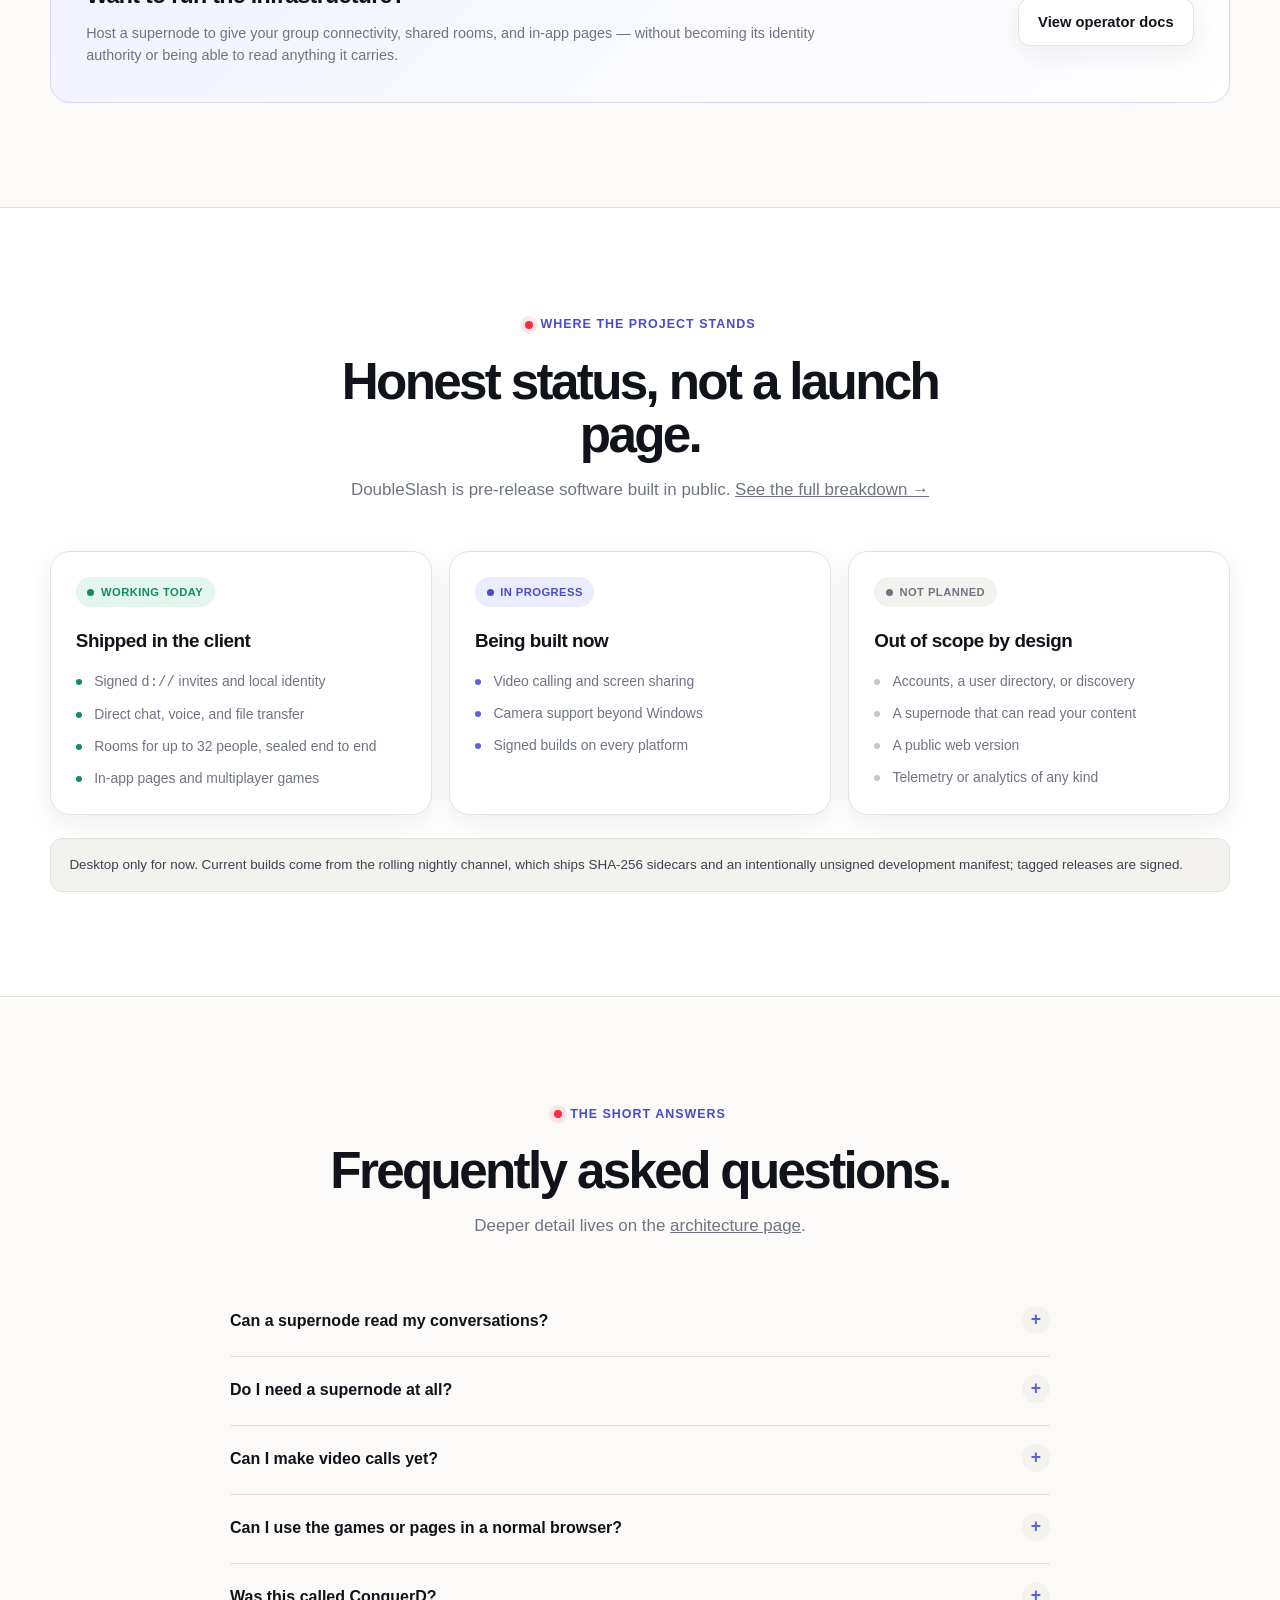
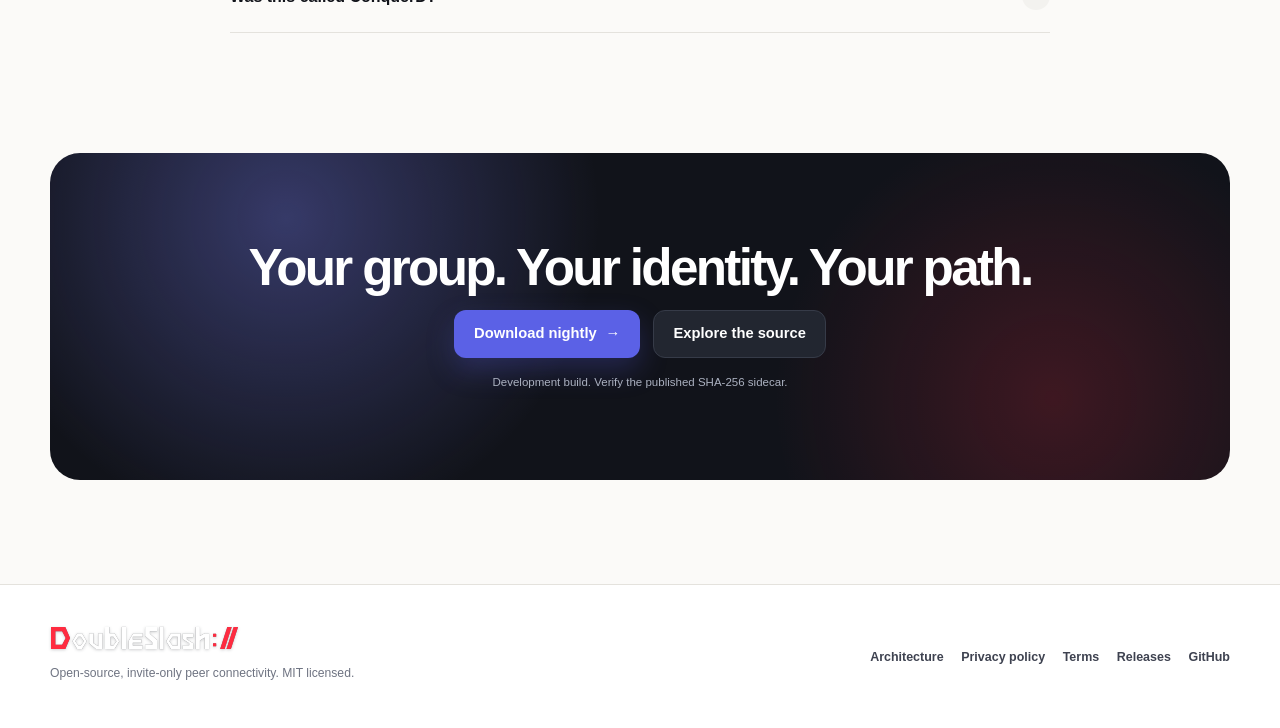
==== commit 4c32740a: "Update index.html" ====
--- a/index.html
+++ b/index.html
@@ -305,290 +305,6 @@
       font-weight: 800;
     }
 
-    .product-stage {
-      position: relative;
-      padding: 1.1rem 0 1.7rem;
-    }
-
-    .product-stage::before {
-      content: "";
-      position: absolute;
-      inset: 7% -4% -2% 9%;
-      border-radius: 34px;
-      background: linear-gradient(135deg, #e7e8ff, #f7e9ee);
-      transform: rotate(3deg);
-    }
-
-    .app-window {
-      position: relative;
-      overflow: hidden;
-      min-height: 510px;
-      border: 1px solid rgba(255, 255, 255, 0.12);
-      border-radius: 24px;
-      background: #161922;
-      color: #f6f7fa;
-      box-shadow: var(--shadow-lg);
-    }
-
-    .app-bar {
-      min-height: 54px;
-      display: flex;
-      align-items: center;
-      justify-content: space-between;
-      padding: 0 1rem;
-      border-bottom: 1px solid #292d39;
-      background: #1d202a;
-    }
-
-    .window-dots {
-      display: flex;
-      gap: 0.38rem;
-    }
-
-    .window-dots i {
-      width: 9px;
-      height: 9px;
-      border-radius: 50%;
-      background: #4a4e5b;
-    }
-
-    .window-dots i:first-child {
-      background: #ff6373;
-    }
-
-    .window-dots i:nth-child(2) {
-      background: #f6c356;
-    }
-
-    .window-dots i:last-child {
-      background: #4fc996;
-    }
-
-    .app-title {
-      color: #aeb4c2;
-      font-size: 0.72rem;
-      font-weight: 650;
-      letter-spacing: 0.04em;
-    }
-
-    .app-mode {
-      display: inline-flex;
-      align-items: center;
-      gap: 0.35rem;
-      color: #8fe2bd;
-      font-size: 0.68rem;
-      font-weight: 700;
-    }
-
-    .app-mode::before {
-      content: "";
-      width: 6px;
-      height: 6px;
-      border-radius: 50%;
-      background: #4fc996;
-    }
-
-    .app-body {
-      min-height: 456px;
-      display: grid;
-      grid-template-columns: 178px 1fr;
-    }
-
-    .app-sidebar {
-      padding: 1rem 0.75rem;
-      border-right: 1px solid #292d39;
-      background: #1a1d26;
-    }
-
-    .side-label {
-      margin: 0.75rem 0.6rem 0.38rem;
-      color: #777e8e;
-      font-size: 0.58rem;
-      font-weight: 760;
-      letter-spacing: 0.11em;
-      text-transform: uppercase;
-    }
-
-    .side-row {
-      display: flex;
-      align-items: center;
-      gap: 0.58rem;
-      padding: 0.52rem 0.6rem;
-      border-radius: 8px;
-      color: #bfc4d1;
-      font-size: 0.69rem;
-      font-weight: 620;
-    }
-
-    .side-row.active {
-      background: #303449;
-      color: #fff;
-    }
-
-    .avatar {
-      width: 24px;
-      height: 24px;
-      display: grid;
-      flex: 0 0 auto;
-      place-items: center;
-      border-radius: 8px;
-      background: linear-gradient(135deg, #6f75ee, #a88be6);
-      color: #fff;
-      font-size: 0.58rem;
-      font-weight: 780;
-    }
-
-    .avatar.green {
-      background: linear-gradient(135deg, #239a70, #52c89c);
-    }
-
-    .avatar.red {
-      background: linear-gradient(135deg, #d74456, #ff7a89);
-    }
-
-    .conversation {
-      min-width: 0;
-      display: grid;
-      grid-template-rows: auto 1fr auto;
-      background:
-        radial-gradient(circle at 78% 15%, rgba(91, 97, 230, 0.12), transparent 38%),
-        #161922;
-    }
-
-    .conversation-head {
-      display: flex;
-      align-items: center;
-      justify-content: space-between;
-      gap: 1rem;
-      padding: 0.9rem 1rem;
-      border-bottom: 1px solid #292d39;
-    }
-
-    .conversation-head strong {
-      display: block;
-      font-size: 0.82rem;
-    }
-
-    .conversation-head small {
-      color: #858c9c;
-      font-size: 0.64rem;
-    }
-
-    .call-button {
-      padding: 0.42rem 0.65rem;
-      border: 1px solid #3a3f4e;
-      border-radius: 8px;
-      background: #252936;
-      color: #d8dbe4;
-      font-size: 0.66rem;
-      font-weight: 720;
-    }
-
-    .messages {
-      display: flex;
-      flex-direction: column;
-      justify-content: flex-end;
-      gap: 0.75rem;
-      padding: 1.2rem 1rem;
-    }
-
-    .message {
-      width: fit-content;
-      max-width: 80%;
-      padding: 0.62rem 0.75rem;
-      border-radius: 10px 10px 10px 3px;
-      background: #262a35;
-      color: #d8dbe5;
-      font-size: 0.69rem;
-      line-height: 1.4;
-    }
-
-    .message.mine {
-      align-self: flex-end;
-      border-radius: 10px 10px 3px 10px;
-      background: #555bd8;
-      color: #fff;
-    }
-
-    .message-meta {
-      display: block;
-      margin-top: 0.25rem;
-      color: rgba(255, 255, 255, 0.55);
-      font-size: 0.53rem;
-      text-align: right;
-    }
-
-    .composer {
-      margin: 0 1rem 1rem;
-      padding: 0.7rem 0.8rem;
-      border: 1px solid #303543;
-      border-radius: 10px;
-      background: #20232d;
-      color: #747b8c;
-      font-size: 0.65rem;
-    }
-
-    .security-toast {
-      position: absolute;
-      right: -18px;
-      bottom: -6px;
-      width: 220px;
-      padding: 0.85rem 0.9rem;
-      border: 1px solid rgba(22, 138, 98, 0.18);
-      border-radius: 14px;
-      background: rgba(255, 255, 255, 0.96);
-      box-shadow: 0 18px 48px rgba(20, 24, 38, 0.18);
-    }
-
-    .security-toast strong {
-      display: flex;
-      align-items: center;
-      gap: 0.4rem;
-      margin-bottom: 0.25rem;
-      color: var(--green);
-      font-size: 0.76rem;
-    }
-
-    .security-toast p {
-      margin: 0;
-      color: var(--muted);
-      font-size: 0.67rem;
-      line-height: 1.45;
-    }
-
-    .trust-strip {
-      padding: 1.1rem 0 4.6rem;
-    }
-
-    .trust-row {
-      display: flex;
-      flex-wrap: wrap;
-      align-items: center;
-      justify-content: center;
-      gap: 0.7rem;
-      padding: 1rem;
-      border: 1px solid var(--line);
-      border-radius: 16px;
-      background: rgba(255, 255, 255, 0.58);
-    }
-
-    .trust-row > span:first-child {
-      margin-right: 0.4rem;
-      color: var(--muted);
-      font-size: 0.76rem;
-      font-weight: 660;
-    }
-
-    .trust-pill {
-      padding: 0.45rem 0.7rem;
-      border-radius: 999px;
-      background: var(--surface);
-      color: var(--ink-soft);
-      box-shadow: 0 3px 10px rgba(20, 24, 38, 0.05);
-      font-size: 0.72rem;
-      font-weight: 670;
-    }
-
     .section {
       padding: 6.5rem 0;
     }
@@ -619,56 +335,6 @@
       margin-bottom: 0;
       color: var(--muted);
       font-size: 1.06rem;
-    }
-
-    .benefit-grid {
-      display: grid;
-      grid-template-columns: repeat(3, 1fr);
-      gap: 1.1rem;
-    }
-
-    .benefit-card {
-      min-height: 280px;
-      padding: 1.55rem;
-      border: 1px solid var(--line);
-      border-radius: var(--radius);
-      background: var(--surface);
-      box-shadow: var(--shadow-sm);
-    }
-
-    .benefit-number {
-      width: 42px;
-      height: 42px;
-      display: grid;
-      place-items: center;
-      margin-bottom: 3rem;
-      border-radius: 12px;
-      background: var(--brand-soft);
-      color: var(--brand-dark);
-      font-size: 0.8rem;
-      font-weight: 800;
-    }
-
-    .benefit-card:nth-child(2) .benefit-number {
-      background: var(--green-soft);
-      color: var(--green);
-    }
-
-    .benefit-card:nth-child(3) .benefit-number {
-      background: #fff0f2;
-      color: var(--red);
-    }
-
-    .benefit-card h3 {
-      margin-bottom: 0.7rem;
-      font-size: 1.28rem;
-      letter-spacing: -0.025em;
-    }
-
-    .benefit-card p {
-      margin-bottom: 0;
-      color: var(--muted);
-      font-size: 0.91rem;
     }
 
     .privacy-panel {
@@ -870,61 +536,6 @@
       background: currentColor;
     }
 
-    .bento-visual {
-      display: flex;
-      flex-wrap: wrap;
-      gap: 0.5rem;
-      margin-top: 2rem;
-    }
-
-    .capability {
-      padding: 0.48rem 0.68rem;
-      border: 1px solid #dcdde5;
-      border-radius: 9px;
-      background: #f7f7fb;
-      color: #505566;
-      font-family: "SFMono-Regular", Consolas, monospace;
-      font-size: 0.65rem;
-    }
-
-    .route-visual {
-      display: grid;
-      grid-template-columns: auto 1fr auto;
-      align-items: center;
-      gap: 0.75rem;
-      margin-top: 2.4rem;
-    }
-
-    .route-node {
-      width: 44px;
-      height: 44px;
-      display: grid;
-      place-items: center;
-      border-radius: 50%;
-      background: var(--brand);
-      color: #fff;
-      font-size: 0.7rem;
-      font-weight: 800;
-    }
-
-    .route-line {
-      position: relative;
-      height: 2px;
-      background: linear-gradient(90deg, var(--brand), #a5a8ed, var(--brand));
-    }
-
-    .route-line::after {
-      content: "Direct QUIC";
-      position: absolute;
-      top: -28px;
-      left: 50%;
-      color: var(--green);
-      font-size: 0.65rem;
-      font-weight: 750;
-      transform: translateX(-50%);
-      white-space: nowrap;
-    }
-
     .portal-window {
       margin-top: 1.5rem;
       padding: 0.75rem;
@@ -1233,23 +844,6 @@
         max-width: 760px;
       }
 
-      .product-stage {
-        width: min(100%, 680px);
-        margin-inline: auto;
-      }
-
-      .benefit-grid {
-        grid-template-columns: 1fr;
-      }
-
-      .benefit-card {
-        min-height: auto;
-      }
-
-      .benefit-number {
-        margin-bottom: 1.7rem;
-      }
-
       .privacy-panel {
         grid-template-columns: 1fr;
       }
@@ -1304,23 +898,6 @@
       .hero-note {
         gap: 0.45rem 0.8rem;
         font-size: 0.72rem;
-      }
-
-      .app-window {
-        min-height: 450px;
-      }
-
-      .app-body {
-        min-height: 396px;
-        grid-template-columns: 1fr;
-      }
-
-      .app-sidebar {
-        display: none;
-      }
-
-      .security-toast {
-        right: 10px;
       }
 
       .section {
@@ -1388,10 +965,9 @@
       </a>
 
       <nav class="nav-links" aria-label="Primary navigation">
-        <a href="#product">Product</a>
         <a href="#privacy">Privacy</a>
         <a href="#how-it-works">How it works</a>
-        <a href="#operators">Supernodes</a>
+        <a href="#features">Features</a>
         <a href="#status">Status</a>
         <a href="#faq">FAQ</a>
         <a href="architecture.html">Architecture</a>
@@ -1444,104 +1020,48 @@
             <span>Open source</span>
           </div>
         </div>
-
-      </div>
-    </section>
-
-    <div class="shell trust-strip" aria-label="Core product characteristics">
-      <div class="trust-row">
-        <span>Built on open standards and auditable code</span>
-        <span class="trust-pill">Rust</span>
-        <span class="trust-pill">QUIC</span>
-        <span class="trust-pill">Ed25519</span>
-        <span class="trust-pill">AES-256-GCM</span>
-        <span class="trust-pill">Opus</span>
-        <span class="trust-pill">VP8</span>
-        <span class="trust-pill">Qt 6</span>
-      </div>
-    </div>
-
-    <section class="section section-white" id="product">
-      <div class="shell">
-        <div class="section-heading center">
-          <p class="eyebrow">A smaller trust surface</p>
-          <h2>Everything you need. Less infrastructure to trust.</h2>
-          <p class="section-lede">
-            DoubleSlash keeps identity and room ownership with participants while optional
-            supernodes help when networks or group features need them.
-          </p>
-        </div>
-
-        <div class="benefit-grid">
-          <article class="benefit-card">
-            <div class="benefit-number">01</div>
-            <h3>No accounts or central directory</h3>
-            <p>
-              Your Ed25519 identity is created locally. Meet people through signed,
-              expiring invites instead of searchable profiles or platform accounts.
-            </p>
-          </article>
-
-          <article class="benefit-card">
-            <div class="benefit-number">02</div>
-            <h3>Direct when possible</h3>
-            <p>
-              Peer sessions prefer direct QUIC, then work down an ordered list of
-              WebSocket candidates, then an optional supernode relay — all without
-              changing the feature model.
-            </p>
-          </article>
-
-          <article class="benefit-card">
-            <div class="benefit-number">03</div>
-            <h3>Features stay modular</h3>
-            <p>
-              Chat, audio, files, rooms, portals, and games are negotiated capabilities
-              with explicit trust tiers and quotas—not hidden side channels.
-            </p>
-          </article>
-        </div>
       </div>
     </section>
 
     <section class="section" id="privacy">
       <div class="shell privacy-panel">
         <div>
-          <p class="eyebrow">Privacy you can reason about</p>
-          <h2>Your conversations are not a supernode feature.</h2>
+          <p class="eyebrow">A smaller trust surface</p>
+          <h2>Less infrastructure to trust.</h2>
           <p class="section-lede">
-            Supernodes can assist with routing, membership, and ephemeral rooms. They
-            are not identity authorities and do not receive room content keys.
+            There is no account system and no directory. Optional supernodes help
+            when your network needs them &mdash; they never hold your identity or
+            your room keys.
           </p>
         </div>
 
         <div class="privacy-list">
           <div class="privacy-item">
-            <span class="privacy-check" aria-hidden="true">✓</span>
+            <span class="privacy-check" aria-hidden="true">&#10003;</span>
             <div>
-              <strong>Room content stays sealed</strong>
-              <p>Chat bodies, Opus audio, file chunks, and video frames are end-to-end encrypted under a per-room sender key.</p>
+              <strong>No accounts, no directory</strong>
+              <p>Your identity is created on your device. You meet people through signed, expiring invites &mdash; not searchable profiles.</p>
             </div>
           </div>
           <div class="privacy-item">
-            <span class="privacy-check" aria-hidden="true">✓</span>
+            <span class="privacy-check" aria-hidden="true">&#10003;</span>
             <div>
-              <strong>Room definitions stay client-owned</strong>
-              <p>Encrypted room definitions live with participants, not on the supernode.</p>
+              <strong>Conversations stay sealed</strong>
+              <p>Chat, voice, files, and video are encrypted end to end. A relay moves bytes it cannot read.</p>
             </div>
           </div>
           <div class="privacy-item">
-            <span class="privacy-check" aria-hidden="true">✓</span>
+            <span class="privacy-check" aria-hidden="true">&#10003;</span>
             <div>
-              <strong>Metadata is described honestly</strong>
-              <p>Relays may see peer IDs, room IDs, membership, timing, byte volumes, and camera on/off state.</p>
+              <strong>Metadata, described honestly</strong>
+              <p>A relay still sees peer and room IDs, who is connected, timing, and how much data moves.</p>
             </div>
           </div>
           <div class="privacy-item">
-            <span class="privacy-check" aria-hidden="true">✓</span>
+            <span class="privacy-check" aria-hidden="true">&#10003;</span>
             <div>
-              <strong>Third-party features ask first</strong>
-              <p>Non-core capability namespaces require explicit user consent.</p>
+              <strong>Nothing turns on quietly</strong>
+              <p>Features are agreed per connection, and anything outside the core set asks for your consent first.</p>
             </div>
           </div>
         </div>
@@ -1554,22 +1074,22 @@
           <p class="eyebrow">From zero to connected</p>
           <h2>Trust starts with an invite.</h2>
           <p class="section-lede">
-            No discovery service, account recovery flow, or public profile is required.
+            No sign-up, no profile, no discovery service.
           </p>
         </div>
 
         <div class="steps">
           <article class="step">
             <h3>Create your identity</h3>
-            <p>DoubleSlash generates an Ed25519 identity locally and stores key material through the OS keyring.</p>
+            <p>DoubleSlash generates a keypair on your device and stores it with your operating system.</p>
           </article>
           <article class="step">
             <h3>Share a signed invite</h3>
-            <p>Send a timestamped, expiry-checked <code>d://</code> invite through a channel you already trust.</p>
+            <p>Send an expiring <code>d://</code> invite through any channel you already trust.</p>
           </article>
           <article class="step">
-            <h3>Use the best available path</h3>
-            <p>DoubleSlash negotiates capabilities and connects directly or through an optional supernode you choose.</p>
+            <h3>Connect</h3>
+            <p>You connect directly when the network allows, or through a supernode you chose when it does not.</p>
           </article>
         </div>
       </div>
@@ -1581,69 +1101,34 @@
           <p class="eyebrow">Built for real groups</p>
           <h2>More than a private messenger.</h2>
           <p class="section-lede">
-            A native desktop client, a capability framework, and optional infrastructure
-            you can operate yourself. <a href="architecture.html">See the full architecture &rarr;</a>
+            A native desktop app, with optional infrastructure you can run yourself.
+            <a href="architecture.html">See the full architecture &rarr;</a>
           </p>
         </div>
 
         <div class="bento">
           <article class="bento-card large">
-            <h3>One session, negotiated features</h3>
+            <h3>Everything in one conversation</h3>
             <p>
-              Peers advertise typed capability sets after the handshake. Consumers use
-              only the shared intersection, with per-feature authorization and quotas.
-            </p>
-            <div class="bento-visual" aria-label="Example capability identifiers">
-              <span class="capability">core.chat.v1</span>
-              <span class="capability">core.audio.opus</span>
-              <span class="capability">room.audio.sfu</span>
-            </div>
-          </article>
-
-          <article class="bento-card medium">
-            <h3>Direct voice with a practical fallback</h3>
-            <p>
-              Calls prefer direct QUIC. If that path is not ready within five seconds,
-              a temporary private SFU room can keep the call moving and upgrade later.
-            </p>
-            <div class="route-visual" aria-label="Direct peer-to-peer route">
-              <span class="route-node">A</span>
-              <span class="route-line"></span>
-              <span class="route-node">B</span>
-            </div>
-          </article>
-
-          <article class="bento-card third">
-            <h3>Client-owned rooms</h3>
-            <p>
-              Rooms and nested sub-rooms are defined on participant devices, up to 32
-              people each. Private rooms admit members by signed Merkle proof, so an
-              invited member can rejoin after the supernode's temporary state is gone.
+              Voice, chat, and file transfers run over the same connection, and
+              calls fall back to a private room rather than dropping when a direct
+              path is not available.
             </p>
           </article>
 
-          <article class="bento-card third">
-            <h3>Local chat history</h3>
+          <article class="bento-card medium">
+            <h3>Rooms belong to the people in them</h3>
             <p>
-              Conversation history and retention controls live on your device, with
-              delivery state and signature verification.
+              Up to 32 people per room. The room is defined on participant devices,
+              so it survives a supernode going away.
             </p>
           </article>
 
-          <article class="bento-card third">
-            <h3>Signed release updates</h3>
+          <article class="bento-card large">
+            <h3>Games and shared pages, inside the app</h3>
             <p>
-              Tagged releases use an Ed25519-signed manifest and archive hash checks.
-              Development nightlies are clearly marked as unsigned.
-            </p>
-          </article>
-
-          <article class="bento-card large">
-            <h3>Web experiences, inside the native trust boundary</h3>
-            <p>
-              Portal pages load through <code>d://</code> over an authenticated
-              QUIC stream. Games use the native <code>window.conquerd</code> bridge and
-              opaque <code>game.relay.v1</code> datagrams—there is no public game server.
+              Small multiplayer games and hosted pages open through <code>d://</code>
+              in the client itself &mdash; never on a public web server.
             </p>
             <div class="portal-window" aria-label="Illustrative in-app portal">
               <div class="portal-bar">d://supernode-id/games/</div>
@@ -1656,31 +1141,21 @@
           </article>
 
           <article class="bento-card medium">
-            <h3>Native audio, built for conversation</h3>
+            <h3>Your history stays yours</h3>
             <p>
-              Opus voice with loss recovery, speech enhancement, and noise
-              suppression built in — not a third-party plugin.
+              Conversation history and retention settings live on your device, not
+              in someone else&rsquo;s archive.
             </p>
-            <div class="bento-visual" aria-label="Audio pipeline features">
-              <span class="capability">libopus 1.6</span>
-              <span class="capability">DRED</span>
-              <span class="capability">OSCE</span>
-            </div>
           </article>
 
           <article class="bento-card wide">
             <p class="card-flag">In development</p>
             <h3>Video and screen sharing are being built in the open</h3>
             <p>
-              Camera and screen sharing run on the same sealed transport as
-              everything else — VP8 on every platform, Windows hardware H.264,
-              and shared audio kept in sync with the picture. It's real and
-              encrypted, but not finished. <a href="architecture.html">See exact platform coverage &rarr;</a>
+              Camera and screen sharing run encrypted on the same transport as
+              everything else, but they are not finished &mdash; coverage outside
+              Windows still needs work. <a href="architecture.html">See platform coverage &rarr;</a>
             </p>
-            <div class="bento-visual" aria-label="Video codecs">
-              <span class="capability">VP8</span>
-              <span class="capability">H.264 (Windows)</span>
-            </div>
           </article>
         </div>
 
@@ -1688,10 +1163,9 @@
           <div>
             <h3>Want to run the infrastructure?</h3>
             <p>
-              Host an optional supernode for QUIC relay, ephemeral SFU rooms, and
-              native in-app portal features. It assists your group without becoming
-              its identity authority or decrypting room content, and several nodes
-              can cluster together for resilience.
+              Host a supernode to give your group connectivity, shared rooms, and
+              in-app pages &mdash; without becoming its identity authority or being
+              able to read anything it carries.
             </p>
           </div>
           <a
@@ -1710,8 +1184,8 @@
           <p class="eyebrow">Where the project stands</p>
           <h2>Honest status, not a launch page.</h2>
           <p class="section-lede">
-            DoubleSlash is pre-release software built in public. Here is the short
-            version — <a href="architecture.html#status">see the architecture page for the full breakdown</a>.
+            DoubleSlash is pre-release software built in public.
+            <a href="architecture.html#status">See the full breakdown &rarr;</a>
           </p>
         </div>
 
@@ -1720,11 +1194,10 @@
             <p class="status-tag shipped">Working today</p>
             <h3>Shipped in the client</h3>
             <ul class="status-list">
-              <li>Local Ed25519 identity and signed <code>d://</code> invites</li>
-              <li>Direct chat and voice, with a fallback to a temporary private room</li>
-              <li>Rooms for up to 32 people: voice, chat, and files, sealed end to end</li>
-              <li>Supernode clusters that keep a room alive if one node goes down</li>
-              <li>In-app portal pages and multiplayer games</li>
+              <li>Signed <code>d://</code> invites and local identity</li>
+              <li>Direct chat, voice, and file transfer</li>
+              <li>Rooms for up to 32 people, sealed end to end</li>
+              <li>In-app pages and multiplayer games</li>
             </ul>
           </article>
 
@@ -1732,9 +1205,9 @@
             <p class="status-tag building">In progress</p>
             <h3>Being built now</h3>
             <ul class="status-list">
-              <li>Video calling and screen sharing — encrypted and working, but not a finished feature yet</li>
-              <li>Camera capture beyond Windows still needs real-hardware validation</li>
-              <li>Platform binary signing per release channel</li>
+              <li>Video calling and screen sharing</li>
+              <li>Camera support beyond Windows</li>
+              <li>Signed builds on every platform</li>
             </ul>
           </article>
 
@@ -1742,19 +1215,18 @@
             <p class="status-tag out">Not planned</p>
             <h3>Out of scope by design</h3>
             <ul class="status-list">
-              <li>Accounts, a user directory, or any discovery service</li>
-              <li>A supernode that can read room content or hold room keys</li>
-              <li>A public web surface — portal pages and games run only inside the native client</li>
-              <li>Telemetry, analytics, or tracking of any kind</li>
-              <li>Mandatory infrastructure: two reachable peers never need a supernode</li>
+              <li>Accounts, a user directory, or discovery</li>
+              <li>A supernode that can read your content</li>
+              <li>A public web version</li>
+              <li>Telemetry or analytics of any kind</li>
             </ul>
           </article>
         </div>
 
         <p class="status-note">
-          Desktop only for now — Windows, macOS, and Linux. Supernode discovery stays
-          invite-based on purpose. Builds come from the rolling nightly channel, which
-          ships SHA-256 sidecars and an intentionally unsigned development manifest.
+          Desktop only for now. Current builds come from the rolling nightly
+          channel, which ships SHA-256 sidecars and an intentionally unsigned
+          development manifest; tagged releases are signed.
         </p>
       </div>
     </section>
@@ -1764,85 +1236,48 @@
         <div class="section-heading center">
           <p class="eyebrow">The short answers</p>
           <h2>Frequently asked questions.</h2>
-          <p class="section-lede">Deeper technical detail lives on the <a href="architecture.html">architecture page</a>.</p>
+          <p class="section-lede">Deeper detail lives on the <a href="architecture.html">architecture page</a>.</p>
         </div>
 
         <div class="faq">
           <details>
-            <summary>Does DoubleSlash operate an account or identity server?</summary>
+            <summary>Can a supernode read my conversations?</summary>
             <p>
-              No. Identities are generated and stored locally. Optional supernodes can
-              assist with relay, membership, rooms, and hosted features, but they are not
-              identity authorities.
+              No. Chat, voice, and files are sealed end to end, and supernodes never
+              receive room keys. They do see routing metadata: peer and room IDs,
+              membership, timing, and byte volumes.
             </p>
           </details>
           <details>
-            <summary>Can a supernode read room conversations?</summary>
+            <summary>Do I need a supernode at all?</summary>
             <p>
-              No. Room chat bodies, Opus audio, and file chunks are end-to-end sealed.
-              A supernode still sees routing metadata such as peer IDs, room IDs,
-              membership, timing, signatures, and byte volumes.
+              Often not &mdash; two peers with open networks connect directly. A
+              supernode is there for when that fails, and for shared rooms, so you
+              do not need port forwarding to reach your people.
             </p>
           </details>
           <details>
             <summary>Can I make video calls yet?</summary>
             <p>
-              Not as a finished feature. Camera and screen paths exist and are
-              end-to-end encrypted, but coverage and validation outside Windows
-              are incomplete. Voice, chat, rooms, and files are what to rely on today.
+              Not as a finished feature. The camera and screen paths exist and are
+              encrypted, but coverage outside Windows is incomplete. Voice, chat,
+              rooms, and files are what to rely on today.
             </p>
           </details>
           <details>
-            <summary>How many people fit in a room, and what happens if a node goes down?</summary>
+            <summary>Can I use the games or pages in a normal browser?</summary>
             <p>
-              Up to 32 participants per room. A cluster of supernodes can keep a room
-              alive even if one node goes down. Rooms live in supernode memory only —
-              the authoritative definition stays on your device.
+              No. They run inside the native client through <code>d://</code>, and are
+              intentionally not exposed to the open web.
             </p>
           </details>
           <details>
-            <summary>Can I use the portal or games in a normal web browser?</summary>
+            <summary>Was this called ConquerD?</summary>
             <p>
-              No. Portal pages and games run inside the native client through
-              <code>d://</code> and the authenticated identity QUIC path. The
-              portal is intentionally not exposed as a public browser surface.
-            </p>
-          </details>
-          <details>
-            <summary>Why would I need access to a DoubleSlash supernode?</summary>
-            <p>
-              You may not — two peers with open firewalls connect directly over QUIC.
-              When that is not possible, a supernode gives you connectivity without
-              port forwarding. It is opaque to your content but still sees routing
-              metadata such as peer IDs and timing.
-            </p>
-          </details>
-          <details>
-            <summary>What happens when a direct connection fails?</summary>
-            <p>
-              DoubleSlash works down an ordered list of fallbacks, ending with a chosen
-              supernode's QUIC relay. Direct calls also have a temporary private-room
-              fallback while a direct path keeps trying to connect.
-            </p>
-          </details>
-          <details>
-            <summary>How are downloads and updates verified?</summary>
-            <p>
-              Tagged releases use an Ed25519-signed release manifest plus archive hash
-              verification. The rolling nightly channel uses SHA-256 sidecars and an
-              intentionally unsigned development manifest.
-            </p>
-          </details>
-          <details>
-            <summary>Wasn't this called ConquerD?</summary>
-            <p>
-              Yes. The project is now DoubleSlash, and the invite and portal protocol is
-              D:// — new links are minted as <code>d://</code>. Nothing on the wire
-              changed: existing <code>conquerd://</code> invites keep working, the client
-              still registers the old scheme with your operating system, and identities,
-              trusted peers, and saved rooms carry over. Some internal names
-              (crates, the portal bridge, relay paths) intentionally still read
-              <code>conquerd</code> so the network stays compatible.
+              Yes. The project is now DoubleSlash and new links are minted as
+              <code>d://</code>. Nothing on the wire changed: existing
+              <code>conquerd://</code> invites still work, and your identity, peers,
+              and saved rooms carry over.
             </p>
           </details>
         </div>
@@ -1852,10 +1287,6 @@
     <section class="final-cta">
       <div class="shell cta-panel">
         <h2>Your group. Your identity. Your path.</h2>
-        <p>
-          Try the current development build or explore the Rust source, protocol,
-          desktop client, and supernode implementation on GitHub.
-        </p>
         <div class="hero-actions">
           <a
             class="button button-primary"
@@ -1870,7 +1301,7 @@
             rel="noopener noreferrer"
           >Explore the source</a>
         </div>
-        <p class="cta-note">Development build. Platform signing may vary; verify the published SHA-256 sidecar.</p>
+        <p class="cta-note">Development build. Verify the published SHA-256 sidecar.</p>
       </div>
     </section>
   </main>
@@ -1884,11 +1315,9 @@
         <p class="footer-copy">Open-source, invite-only peer connectivity. MIT licensed.</p>
       </div>
       <nav class="footer-links" aria-label="Footer navigation">
-        <a href="#privacy">Privacy</a>
-        <a href="#how-it-works">How it works</a>
-        <a href="#status">Status</a>
-        <a href="#faq">FAQ</a>
         <a href="architecture.html">Architecture</a>
+        <a href="https://github.com/ConquerD/DoubleSlash/blob/develop/PRIVACY.md">Privacy policy</a>
+        <a href="https://github.com/ConquerD/DoubleSlash/blob/develop/TERMS.md">Terms</a>
         <a href="https://github.com/ConquerD/DoubleSlash/releases">Releases</a>
         <a href="https://github.com/ConquerD/DoubleSlash">GitHub</a>
       </nav>
